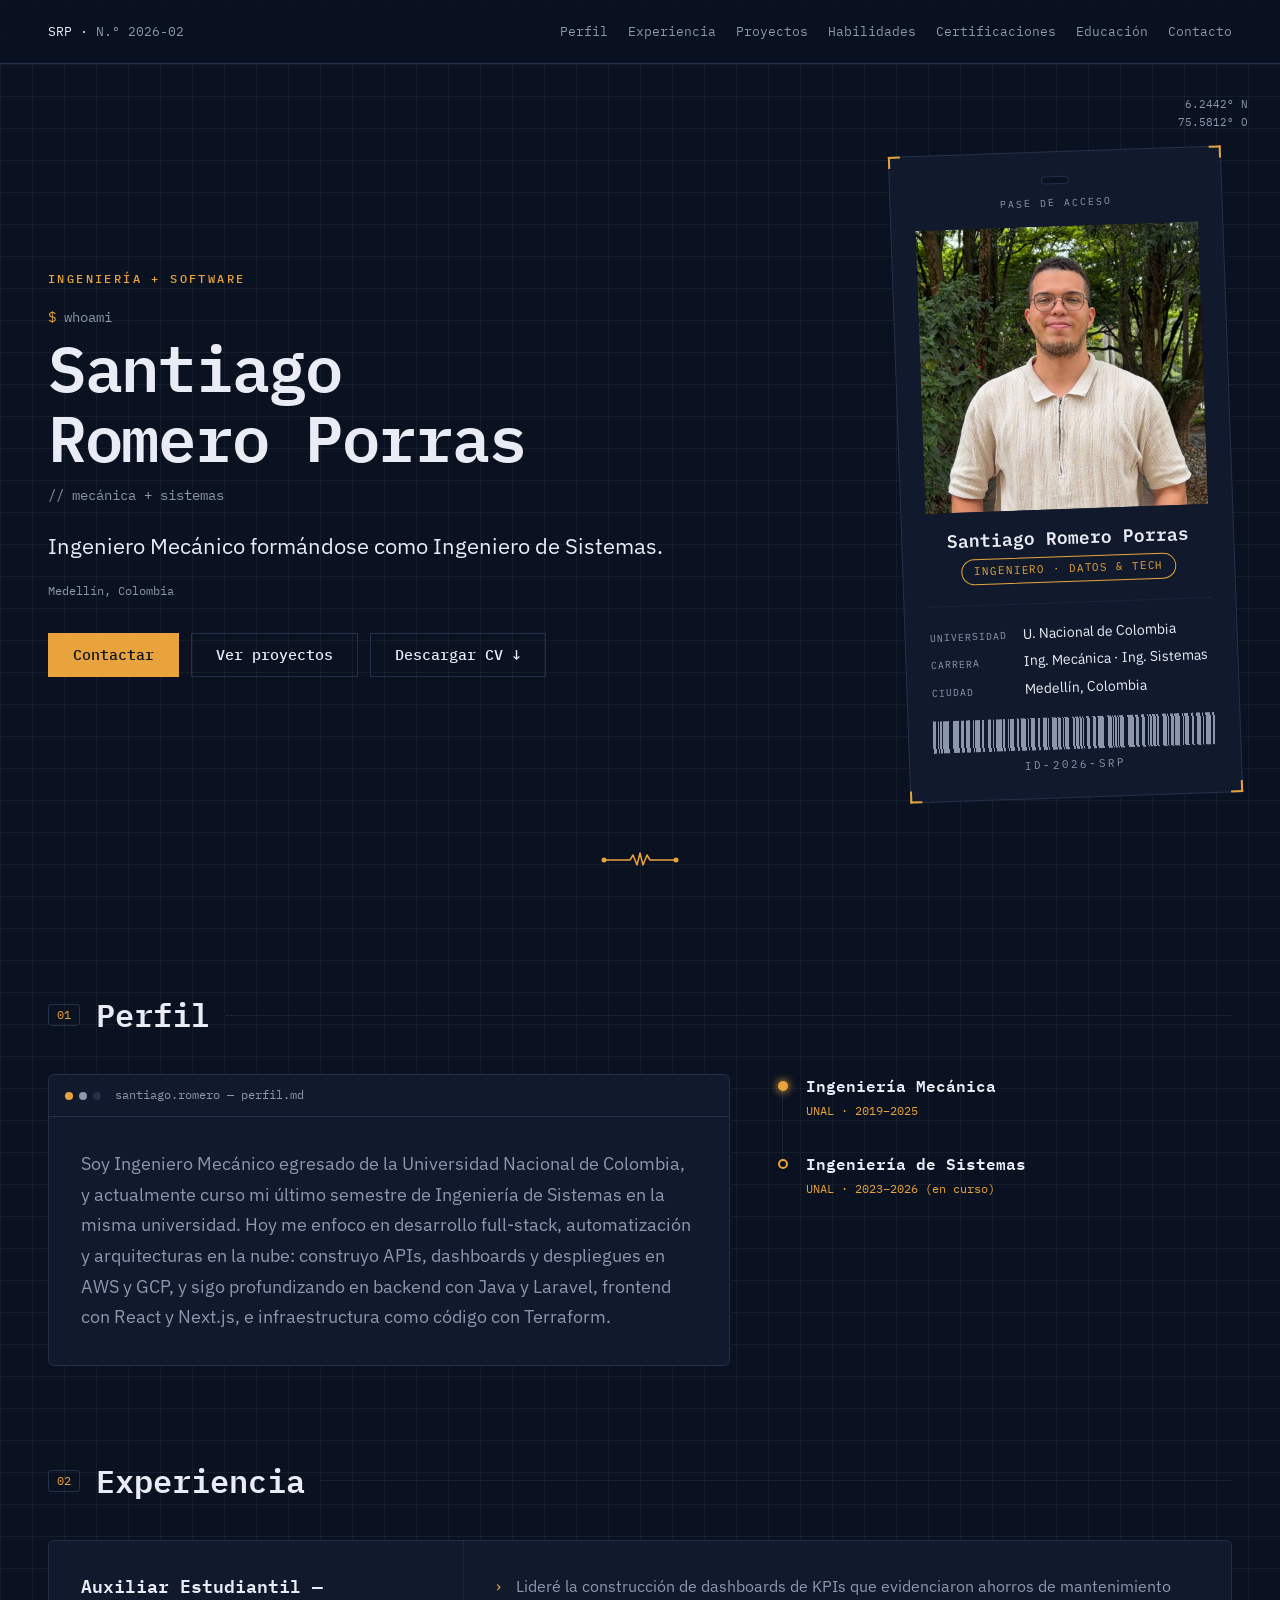
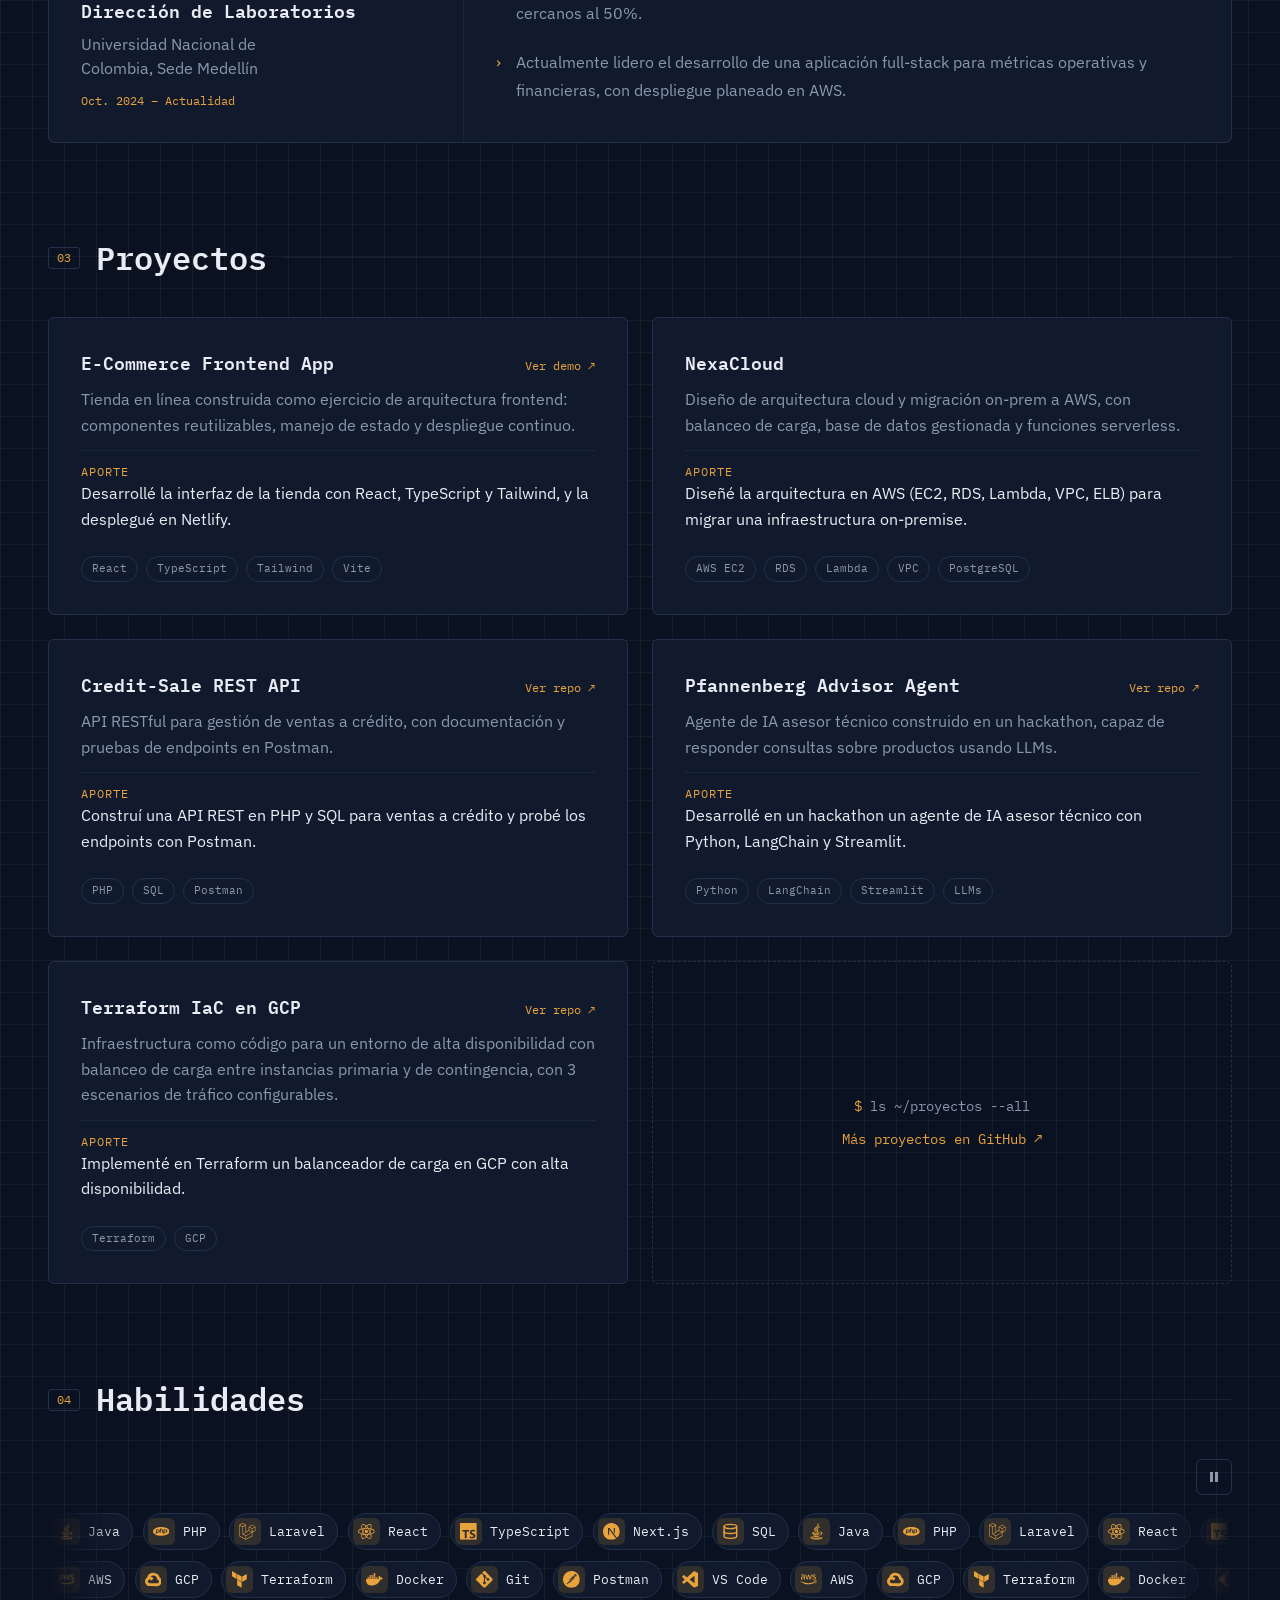
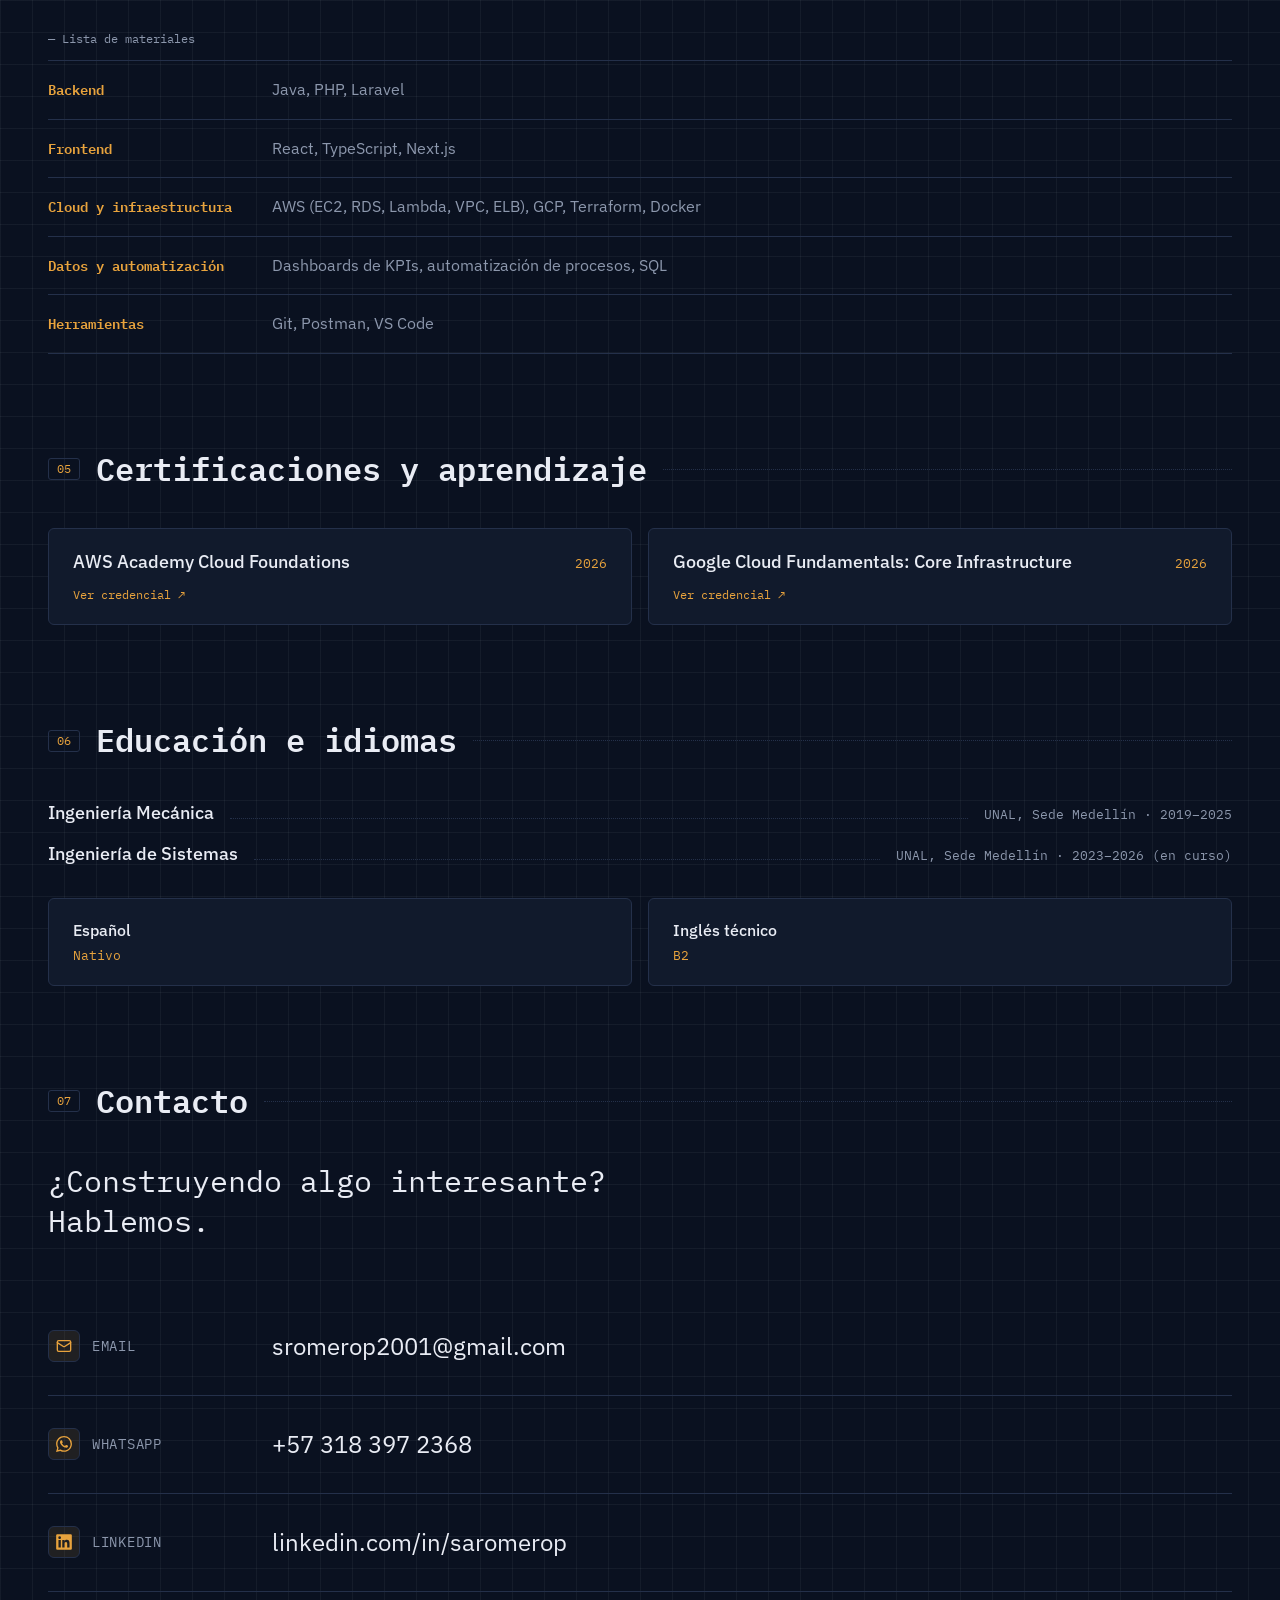
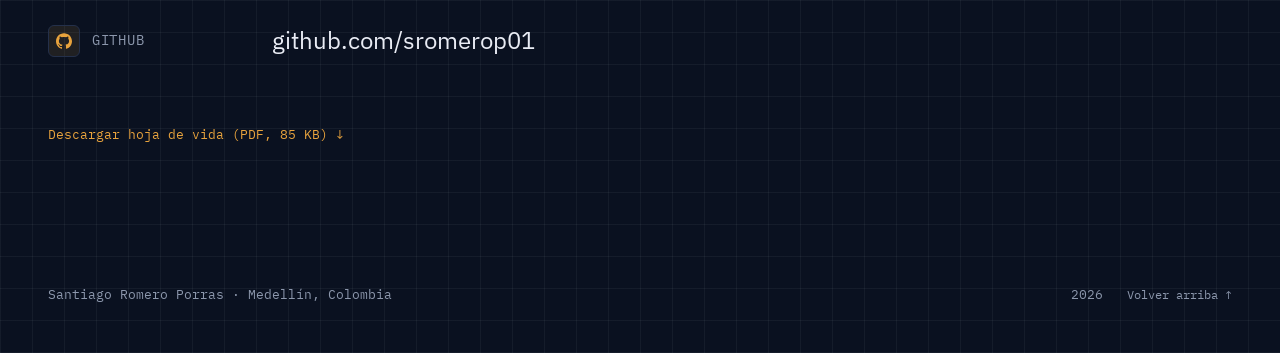
==== index.html @ d48f8871 "feat(proyect): add new features to the project" ====
<!DOCTYPE html>
<html lang="es">

<head>
  <meta charset="UTF-8">
  <meta name="viewport" content="width=device-width, initial-scale=1.0">
  <title>Santiago Romero Porras · Ingeniería + Software</title>
  <meta name="description"
    content="Ingeniero Mecánico formándose como Ingeniero de Sistemas. Desarrollo full-stack, automatización y cloud (AWS y GCP) desde Medellín, Colombia.">
  <link rel="canonical" href="https://sromerop.sales-control.com/">
  <meta name="theme-color" content="#0A1120">
  <meta property="og:type" content="website">
  <meta property="og:url" content="https://sromerop.sales-control.com/">
  <meta property="og:site_name" content="Santiago Romero Porras">
  <meta property="og:locale" content="es_CO">
  <meta property="og:title" content="Santiago Romero Porras · Ingeniería + Software">
  <meta property="og:description"
    content="Ingeniero Mecánico formándose como Ingeniero de Sistemas. Desarrollo full-stack, automatización y cloud (AWS y GCP) desde Medellín, Colombia.">
  <meta property="og:image" content="https://sromerop.sales-control.com/assets/img/og-image.png">
  <meta property="og:image:width" content="1200">
  <meta property="og:image:height" content="630">
  <meta property="og:image:alt"
    content="Santiago Romero Porras — Ingeniero Mecánico formándose como Ingeniero de Sistemas">
  <meta name="twitter:card" content="summary_large_image">
  <link rel="icon" href="assets/sromerop-icons/favicon/favicon.ico" sizes="32x32">
  <link rel="icon" href="assets/sromerop-icons/favicon/icon.svg" type="image/svg+xml">
  <link rel="apple-touch-icon" href="assets/sromerop-icons/favicon/apple-touch-icon.png">
  <link rel="manifest" href="assets/sromerop-icons/favicon/site.webmanifest">
  <link rel="preconnect" href="https://fonts.googleapis.com">
  <link rel="preconnect" href="https://fonts.gstatic.com" crossorigin>
  <link
    href="https://fonts.googleapis.com/css2?family=IBM+Plex+Mono:wght@400;500;600;700&family=IBM+Plex+Sans:wght@400;500&display=swap"
    rel="stylesheet">
  <!-- Flechas pedidas aparte (solo esos caracteres): ↗ no está en los subconjuntos anteriores; ↑ y ↓ sí (latino),
       pero también van aquí para que toda flecha del sitio quede cubierta -->
  <link
    href="https://fonts.googleapis.com/css2?family=IBM+Plex+Mono:wght@400&text=%E2%86%97%E2%86%91%E2%86%93&display=swap"
    rel="stylesheet">
  <!-- Marca que hay JS: el CSS oculta el texto del scramble hasta que script.js lo arma, así nunca se ve el texto final antes -->
  <script>document.documentElement.classList.add('js');</script>
  <!-- ?v=: el CDN del hosting guarda styles.css y script.js en caché (index.html no). Al desplegar cambios en
       alguno de los dos, cambiar la versión para que se descargue el archivo nuevo y no la copia vieja -->
  <link rel="stylesheet" href="styles.css?v=20261007">
  <script src="script.js?v=20261007" defer></script>
</head>

<body>
  <a class="skip-link" href="#contenido">Saltar al contenido</a>

  <!-- Íconos de Habilidades y Contacto, copiados de assets/sromerop-icons/skills/skills-sprite.svg. Van incrustados porque un
       <use> que apunta a un .svg externo no carga al abrir la página como archivo (file://) -->
  <svg class="icon-sprite" width="0" height="0" aria-hidden="true">
    <symbol id="i-java" viewBox="-2.25 -2.25 132.5 132.5">
      <g fill="currentColor" stroke="currentColor" stroke-width="3.5" stroke-linejoin="round">
        <path
          d="M47.617 98.12c-19.192 5.362 11.677 16.439 36.115 5.969-4.003-1.556-6.874-3.351-6.874-3.351-10.897 2.06-15.952 2.222-25.844 1.092-8.164-.935-3.397-3.71-3.397-3.71zm33.189-10.46c-14.444 2.779-22.787 2.69-33.354 1.6-8.171-.845-2.822-4.805-2.822-4.805-21.137 7.016 11.767 14.977 41.309 6.336-3.14-1.106-5.133-3.131-5.133-3.131zm11.319-60.575c.001 0-42.731 10.669-22.323 34.187 6.024 6.935-1.58 13.17-1.58 13.17s15.289-7.891 8.269-17.777c-6.559-9.215-11.587-13.793 15.634-29.58zm9.998 81.144s3.529 2.91-3.888 5.159c-14.102 4.272-58.706 5.56-71.095.171-4.45-1.938 3.899-4.625 6.526-5.192 2.739-.593 4.303-.485 4.303-.485-4.952-3.487-32.013 6.85-13.742 9.815 49.821 8.076 90.817-3.637 77.896-9.468zM85 77.896c2.395-1.634 5.703-3.053 5.703-3.053s-9.424 1.685-18.813 2.474c-11.494.964-23.823 1.154-30.012.326-14.652-1.959 8.033-7.348 8.033-7.348s-8.812-.596-19.644 4.644C17.455 81.134 61.958 83.958 85 77.896zm5.609 15.145c-.108.29-.468.616-.468.616 31.273-8.221 19.775-28.979 4.822-23.725-1.312.464-2 1.543-2 1.543s.829-.334 2.678-.72c7.559-1.575 18.389 10.119-5.032 22.286zM64.181 70.069c-4.614-10.429-20.26-19.553.007-35.559C89.459 14.563 76.492 1.587 76.492 1.587c5.23 20.608-18.451 26.833-26.999 39.667-5.821 8.745 2.857 18.142 14.688 28.815zm27.274 51.748c-19.187 3.612-42.854 3.191-56.887.874 0 0 2.874 2.38 17.646 3.331 22.476 1.437 57-.8 57.816-11.436.001 0-1.57 4.032-18.575 7.231z" />
      </g>
    </symbol>
    <symbol id="i-php" viewBox="0 0 24 24">
      <g fill="currentColor">
        <path
          d="M7.01 10.207h-.944l-.515 2.648h.838c.556 0 .97-.105 1.242-.314.272-.21.455-.559.55-1.049.092-.47.05-.802-.124-.995-.175-.193-.523-.29-1.047-.29zM12 5.688C5.373 5.688 0 8.514 0 12s5.373 6.313 12 6.313S24 15.486 24 12c0-3.486-5.373-6.312-12-6.312zm-3.26 7.451c-.261.25-.575.438-.917.551-.336.108-.765.164-1.285.164H5.357l-.327 1.681H3.652l1.23-6.326h2.65c.797 0 1.378.209 1.744.628.366.418.476 1.002.33 1.752a2.836 2.836 0 0 1-.305.847c-.143.255-.33.49-.561.703zm4.024.715l.543-2.799c.063-.318.039-.536-.068-.651-.107-.116-.336-.174-.687-.174H11.46l-.704 3.625H9.388l1.23-6.327h1.367l-.327 1.682h1.218c.767 0 1.295.134 1.586.401s.378.7.263 1.299l-.572 2.944h-1.389zm7.597-2.265a2.782 2.782 0 0 1-.305.847c-.143.255-.33.49-.561.703a2.44 2.44 0 0 1-.917.551c-.336.108-.765.164-1.286.164h-1.18l-.327 1.682h-1.378l1.23-6.326h2.649c.797 0 1.378.209 1.744.628.366.417.477 1.001.331 1.751zM17.766 10.207h-.943l-.516 2.648h.838c.557 0 .971-.105 1.242-.314.272-.21.455-.559.551-1.049.092-.47.049-.802-.125-.995s-.524-.29-1.047-.29z" />
      </g>
    </symbol>
    <symbol id="i-laravel" viewBox="0 0 24 24">
      <g fill="currentColor">
        <path
          d="M23.642 5.43a.364.364 0 01.014.1v5.149c0 .135-.073.26-.189.326l-4.323 2.49v4.934a.378.378 0 01-.188.326L9.93 23.949a.316.316 0 01-.066.027c-.008.002-.016.008-.024.01a.348.348 0 01-.192 0c-.011-.002-.02-.008-.03-.012-.02-.008-.042-.014-.062-.025L.533 18.755a.376.376 0 01-.189-.326V2.974c0-.033.005-.066.014-.098.003-.012.01-.02.014-.032a.369.369 0 01.023-.058c.004-.013.015-.022.023-.033l.033-.045c.012-.01.025-.018.037-.027.014-.012.027-.024.041-.034H.53L5.043.05a.375.375 0 01.375 0L9.93 2.647h.002c.015.01.027.021.04.033l.038.027c.013.014.02.03.033.045.008.011.02.021.025.033.01.02.017.038.024.058.003.011.01.021.013.032.01.031.014.064.014.098v9.652l3.76-2.164V5.527c0-.033.004-.066.013-.098.003-.01.01-.02.013-.032a.487.487 0 01.024-.059c.007-.012.018-.02.025-.033.012-.015.021-.03.033-.043.012-.012.025-.02.037-.028.014-.01.026-.023.041-.032h.001l4.513-2.598a.375.375 0 01.375 0l4.513 2.598c.016.01.027.021.042.031.012.01.025.018.036.028.013.014.022.03.034.044.008.012.019.021.024.033.011.02.018.04.024.06.006.01.012.021.015.032zm-.74 5.032V6.179l-1.578.908-2.182 1.256v4.283zm-4.51 7.75v-4.287l-2.147 1.225-6.126 3.498v4.325zM1.093 3.624v14.588l8.273 4.761v-4.325l-4.322-2.445-.002-.003H5.04c-.014-.01-.025-.021-.04-.031-.011-.01-.024-.018-.035-.027l-.001-.002c-.013-.012-.021-.025-.031-.04-.01-.011-.021-.022-.028-.036h-.002c-.008-.014-.013-.031-.02-.047-.006-.016-.014-.027-.018-.043a.49.49 0 01-.008-.057c-.002-.014-.006-.027-.006-.041V5.789l-2.18-1.257zM5.23.81L1.47 2.974l3.76 2.164 3.758-2.164zm1.956 13.505l2.182-1.256V3.624l-1.58.91-2.182 1.255v9.435zm11.581-10.95l-3.76 2.163 3.76 2.163 3.759-2.164zm-.376 4.978L16.21 7.087 14.63 6.18v4.283l2.182 1.256 1.58.908zm-8.65 9.654l5.514-3.148 2.756-1.572-3.757-2.163-4.323 2.489-3.941 2.27z" />
      </g>
    </symbol>
    <symbol id="i-react" viewBox="0 0 24 24">
      <g fill="currentColor">
        <path
          d="M14.23 12.004a2.236 2.236 0 0 1-2.235 2.236 2.236 2.236 0 0 1-2.236-2.236 2.236 2.236 0 0 1 2.235-2.236 2.236 2.236 0 0 1 2.236 2.236zm2.648-10.69c-1.346 0-3.107.96-4.888 2.622-1.78-1.653-3.542-2.602-4.887-2.602-.41 0-.783.093-1.106.278-1.375.793-1.683 3.264-.973 6.365C1.98 8.917 0 10.42 0 12.004c0 1.59 1.99 3.097 5.043 4.03-.704 3.113-.39 5.588.988 6.38.32.187.69.275 1.102.275 1.345 0 3.107-.96 4.888-2.624 1.78 1.654 3.542 2.603 4.887 2.603.41 0 .783-.09 1.106-.275 1.374-.792 1.683-3.263.973-6.365C22.02 15.096 24 13.59 24 12.004c0-1.59-1.99-3.097-5.043-4.032.704-3.11.39-5.587-.988-6.38-.318-.184-.688-.277-1.092-.278zm-.005 1.09v.006c.225 0 .406.044.558.127.666.382.955 1.835.73 3.704-.054.46-.142.945-.25 1.44-.96-.236-2.006-.417-3.107-.534-.66-.905-1.345-1.727-2.035-2.447 1.592-1.48 3.087-2.292 4.105-2.295zm-9.77.02c1.012 0 2.514.808 4.11 2.28-.686.72-1.37 1.537-2.02 2.442-1.107.117-2.154.298-3.113.538-.112-.49-.195-.964-.254-1.42-.23-1.868.054-3.32.714-3.707.19-.09.4-.127.563-.132zm4.882 3.05c.455.468.91.992 1.36 1.564-.44-.02-.89-.034-1.345-.034-.46 0-.915.01-1.36.034.44-.572.895-1.096 1.345-1.565zM12 8.1c.74 0 1.477.034 2.202.093.406.582.802 1.203 1.183 1.86.372.64.71 1.29 1.018 1.946-.308.655-.646 1.31-1.013 1.95-.38.66-.773 1.288-1.18 1.87-.728.063-1.466.098-2.21.098-.74 0-1.477-.035-2.202-.093-.406-.582-.802-1.204-1.183-1.86-.372-.64-.71-1.29-1.018-1.946.303-.657.646-1.313 1.013-1.954.38-.66.773-1.286 1.18-1.868.728-.064 1.466-.098 2.21-.098zm-3.635.254c-.24.377-.48.763-.704 1.16-.225.39-.435.782-.635 1.174-.265-.656-.49-1.31-.676-1.947.64-.15 1.315-.283 2.015-.386zm7.26 0c.695.103 1.365.23 2.006.387-.18.632-.405 1.282-.66 1.933-.2-.39-.41-.783-.64-1.174-.225-.392-.465-.774-.705-1.146zm3.063.675c.484.15.944.317 1.375.498 1.732.74 2.852 1.708 2.852 2.476-.005.768-1.125 1.74-2.857 2.475-.42.18-.88.342-1.355.493-.28-.958-.646-1.956-1.1-2.98.45-1.017.81-2.01 1.085-2.964zm-13.395.004c.278.96.645 1.957 1.1 2.98-.45 1.017-.812 2.01-1.086 2.964-.484-.15-.944-.318-1.37-.5-1.732-.737-2.852-1.706-2.852-2.474 0-.768 1.12-1.742 2.852-2.476.42-.18.88-.342 1.356-.494zm11.678 4.28c.265.657.49 1.312.676 1.948-.64.157-1.316.29-2.016.39.24-.375.48-.762.705-1.158.225-.39.435-.788.636-1.18zm-9.945.02c.2.392.41.783.64 1.175.23.39.465.772.705 1.143-.695-.102-1.365-.23-2.006-.386.18-.63.406-1.282.66-1.933zM17.92 16.32c.112.493.2.968.254 1.423.23 1.868-.054 3.32-.714 3.708-.147.09-.338.128-.563.128-1.012 0-2.514-.807-4.11-2.28.686-.72 1.37-1.536 2.02-2.44 1.107-.118 2.154-.3 3.113-.54zm-11.83.01c.96.234 2.006.415 3.107.532.66.905 1.345 1.727 2.035 2.446-1.595 1.483-3.092 2.295-4.11 2.295-.22-.005-.406-.05-.553-.132-.666-.38-.955-1.834-.73-3.703.054-.46.142-.944.25-1.438zm4.56.64c.44.02.89.034 1.345.034.46 0 .915-.01 1.36-.034-.44.572-.895 1.095-1.345 1.565-.455-.47-.91-.993-1.36-1.565z" />
      </g>
    </symbol>
    <symbol id="i-typescript" viewBox="0 0 24 24">
      <g fill="currentColor">
        <path
          d="M1.125 0C.502 0 0 .502 0 1.125v21.75C0 23.498.502 24 1.125 24h21.75c.623 0 1.125-.502 1.125-1.125V1.125C24 .502 23.498 0 22.875 0zm17.363 9.75c.612 0 1.154.037 1.627.111a6.38 6.38 0 0 1 1.306.34v2.458a3.95 3.95 0 0 0-.643-.361 5.093 5.093 0 0 0-.717-.26 5.453 5.453 0 0 0-1.426-.2c-.3 0-.573.028-.819.086a2.1 2.1 0 0 0-.623.242c-.17.104-.3.229-.393.374a.888.888 0 0 0-.14.49c0 .196.053.373.156.529.104.156.252.304.443.444s.423.276.696.41c.273.135.582.274.926.416.47.197.892.407 1.266.628.374.222.695.473.963.753.268.279.472.598.614.957.142.359.214.776.214 1.253 0 .657-.125 1.21-.373 1.656a3.033 3.033 0 0 1-1.012 1.085 4.38 4.38 0 0 1-1.487.596c-.566.12-1.163.18-1.79.18a9.916 9.916 0 0 1-1.84-.164 5.544 5.544 0 0 1-1.512-.493v-2.63a5.033 5.033 0 0 0 3.237 1.2c.333 0 .624-.03.872-.09.249-.06.456-.144.623-.25.166-.108.29-.234.373-.38a1.023 1.023 0 0 0-.074-1.089 2.12 2.12 0 0 0-.537-.5 5.597 5.597 0 0 0-.807-.444 27.72 27.72 0 0 0-1.007-.436c-.918-.383-1.602-.852-2.053-1.405-.45-.553-.676-1.222-.676-2.005 0-.614.123-1.141.369-1.582.246-.441.58-.804 1.004-1.089a4.494 4.494 0 0 1 1.47-.629 7.536 7.536 0 0 1 1.77-.201zm-15.113.188h9.563v2.166H9.506v9.646H6.789v-9.646H3.375z" />
      </g>
    </symbol>
    <symbol id="i-nextjs" viewBox="0 0 24 24">
      <g fill="currentColor">
        <path
          d="M18.665 21.978C16.758 23.255 14.465 24 12 24 5.377 24 0 18.623 0 12S5.377 0 12 0s12 5.377 12 12c0 3.583-1.574 6.801-4.067 9.001L9.219 7.2H7.2v9.596h1.615V9.251l9.85 12.727Zm-3.332-8.533 1.6 2.061V7.2h-1.6v6.245Z" />
      </g>
    </symbol>
    <symbol id="i-sql" viewBox="0 0 24 24">
      <g fill="none" stroke="currentColor" stroke-width="2" stroke-linecap="round" stroke-linejoin="round">
        <ellipse cx="12" cy="5" rx="9" ry="3" />
        <path d="M3 5V19A9 3 0 0 0 21 19V5" />
        <path d="M3 12A9 3 0 0 0 21 12" />
      </g>
    </symbol>
    <symbol id="i-aws" viewBox="-0.77 -0.77 129.54 129.54">
      <g fill="currentColor">
        <path
          d="M108.59 26.148c-1.852 0-3.622.211-5.305.715-1.684.504-3.117 1.223-4.379 2.188a10.829 10.829 0 0 0-3.031 3.453c-.757 1.348-1.137 2.906-1.137 4.676 0 2.187.716 4.25 2.106 6.105 1.386 1.895 3.66 3.324 6.734 4.293l6.106 1.895c2.062.675 3.496 1.391 4.254 2.191.757.801 1.136 1.765 1.136 2.945 0 1.726-.758 3.074-2.191 4-1.43.925-3.492 1.391-6.145 1.391-1.687 0-3.328-.168-5.011-.504a23.102 23.102 0 0 1-4.633-1.476c-.421-.168-.801-.336-1.051-.418a2.357 2.357 0 0 0-.758-.13c-.634 0-.969.423-.969 1.305v2.149a2.919 2.919 0 0 0 .254 1.18c.168.38.629.8 1.305 1.18 1.094.628 2.734 1.179 4.84 1.683 2.105.504 4.297.758 6.484.758 2.15 0 4.129-.297 6.024-.883 1.808-.551 3.367-1.309 4.672-2.36 1.304-1.01 2.316-2.273 3.074-3.707.714-1.429 1.094-3.07 1.094-4.882 0-2.188-.633-4.168-1.938-5.895-1.304-1.727-3.491-3.074-6.523-4.043l-5.98-1.895c-2.23-.713-3.79-1.516-4.634-2.316-.84-.797-1.261-1.808-1.261-2.988 0-1.726.671-2.95 1.98-3.746 1.305-.801 3.199-1.18 5.598-1.18 2.988 0 5.683.547 8.086 1.64.714.337 1.261.508 1.597.508.633 0 .969-.463.969-1.347v-1.98c0-.59-.125-1.051-.379-1.391-.25-.378-.672-.715-1.262-1.051-.422-.254-1.011-.504-1.77-.758a32.528 32.528 0 0 0-2.398-.676c-.886-.168-1.769-.336-2.738-.46a21.347 21.347 0 0 0-2.82-.169zm-86.822.082c-2.316 0-4.508.254-6.57.801-2.063.505-3.831 1.137-5.303 1.895-.59.297-.97.59-1.18.883-.211.296-.293.8-.293 1.476v2.063c0 .882.293 1.304.883 1.304.168 0 .378-.043.674-.125.293-.086.796-.254 1.472-.547a33.416 33.416 0 0 1 4.547-1.433A19.176 19.176 0 0 1 20.547 32c3.242 0 5.513.633 6.863 1.938 1.304 1.303 1.98 3.534 1.98 6.734v3.074c-1.683-.379-3.283-.715-4.843-.926-1.558-.21-3.031-.336-4.461-.336-4.34 0-7.75 1.094-10.316 3.286-2.571 2.187-3.832 5.093-3.832 8.671 0 3.368 1.05 6.063 3.113 8.086 2.066 2.02 4.887 3.032 8.422 3.032 4.97 0 9.097-1.938 12.379-5.813a34.153 34.153 0 0 0 1.304 2.484 13.28 13.28 0 0 0 1.516 1.98c.422.38.844.59 1.266.59.334 0 .714-.128 1.093-.378l2.653-1.77c.546-.42.8-.843.8-1.261a1.86 1.86 0 0 0-.293-.97 22.469 22.469 0 0 1-1.347-3.03c-.297-.925-.465-2.19-.465-3.75h-.086V40c0-4.633-1.176-8.086-3.492-10.36-2.36-2.273-6.025-3.41-11.033-3.41zm19.58 1.012c-.676 0-1.012.379-1.012 1.051 0 .297.129.844.379 1.687l9.894 32.547c.254.8.547 1.387.887 1.641.336.297.84.422 1.598.422h3.62c.759 0 1.347-.125 1.684-.422.34-.293.591-.84.801-1.684l6.485-27.117 6.527 27.16c.168.84.46 1.387.8 1.684.337.292.883.422 1.684.422h3.621c.715 0 1.262-.167 1.598-.422.34-.253.633-.8.887-1.64L90.949 30.02c.168-.46.25-.797.293-1.051.043-.254.086-.466.086-.676 0-.715-.379-1.05-1.055-1.05H86.36c-.757 0-1.308.166-1.644.421-.293.25-.59.8-.84 1.64L76.59 57.517l-6.653-28.211c-.166-.8-.464-1.39-.8-1.64-.336-.298-.884-.423-1.684-.423h-3.367c-.758 0-1.348.167-1.688.422-.335.25-.588.8-.796 1.64l-6.57 27.876-7.075-27.875c-.25-.8-.504-1.39-.84-1.64-.297-.298-.844-.423-1.644-.423h-4.125zM21.64 47.496a31.816 31.816 0 0 1 3.96.25 34.401 34.401 0 0 1 3.872.719v1.765c0 1.435-.168 2.653-.422 3.665-.25 1.01-.758 1.895-1.43 2.695-1.137 1.262-2.484 2.187-4 2.695-1.516.504-2.949.758-4.336.758-1.937 0-3.41-.508-4.422-1.559-1.054-1.01-1.558-2.484-1.558-4.464 0-2.106.675-3.704 2.062-4.84 1.391-1.137 3.454-1.684 6.274-1.684zM118 73.348c-4.432.063-9.664 1.052-13.621 3.832-1.223.883-1.012 2.062.336 1.894 4.508-.547 14.44-1.726 16.21.547 1.77 2.23-1.976 11.62-3.663 15.79-.504 1.26.59 1.769 1.726.8 7.41-6.231 9.348-19.242 7.832-21.137-.757-.925-4.388-1.79-8.82-1.726zM1.63 75.859c-.926.116-1.347 1.236-.368 2.121 16.508 14.902 38.359 23.872 62.613 23.872 17.305 0 37.43-5.43 51.281-15.66 2.273-1.689.298-4.254-2.02-3.204-15.533 6.57-32.421 9.77-47.788 9.77-22.778 0-44.8-6.273-62.653-16.633-.39-.231-.755-.304-1.064-.266z" />
      </g>
    </symbol>
    <symbol id="i-gcp" viewBox="0 0 24 24">
      <g fill="currentColor">
        <path
          d="M12.19 2.38a9.344 9.344 0 0 0-9.234 6.893c.053-.02-.055.013 0 0-3.875 2.551-3.922 8.11-.247 10.941l.006-.007-.007.03a6.717 6.717 0 0 0 4.077 1.356h5.173l.03.03h5.192c6.687.053 9.376-8.605 3.835-12.35a9.365 9.365 0 0 0-2.821-4.552l-.043.043.006-.05A9.344 9.344 0 0 0 12.19 2.38zm-.358 4.146c1.244-.04 2.518.368 3.486 1.15a5.186 5.186 0 0 1 1.862 4.078v.518c3.53-.07 3.53 5.262 0 5.193h-5.193l-.008.009v-.04H6.785a2.59 2.59 0 0 1-1.067-.23h.001a2.597 2.597 0 1 1 3.437-3.437l3.013-3.012A6.747 6.747 0 0 0 8.11 8.24c.018-.01.04-.026.054-.023a5.186 5.186 0 0 1 3.67-1.69z" />
      </g>
    </symbol>
    <symbol id="i-terraform" viewBox="0 0 24 24">
      <g fill="currentColor">
        <path
          d="M1.44 0v7.575l6.561 3.79V3.787zm21.12 4.227l-6.561 3.791v7.574l6.56-3.787zM8.72 4.23v7.575l6.561 3.787V8.018zm0 8.405v7.575L15.28 24v-7.578z" />
      </g>
    </symbol>
    <symbol id="i-docker" viewBox="0 0 24 24">
      <g fill="currentColor">
        <path
          d="M13.983 11.078h2.119a.186.186 0 00.186-.185V9.006a.186.186 0 00-.186-.186h-2.119a.185.185 0 00-.185.185v1.888c0 .102.083.185.185.185m-2.954-5.43h2.118a.186.186 0 00.186-.186V3.574a.186.186 0 00-.186-.185h-2.118a.185.185 0 00-.185.185v1.888c0 .102.082.185.185.185m0 2.716h2.118a.187.187 0 00.186-.186V6.29a.186.186 0 00-.186-.185h-2.118a.185.185 0 00-.185.185v1.887c0 .102.082.185.185.186m-2.93 0h2.12a.186.186 0 00.184-.186V6.29a.185.185 0 00-.185-.185H8.1a.185.185 0 00-.185.185v1.887c0 .102.083.185.185.186m-2.964 0h2.119a.186.186 0 00.185-.186V6.29a.185.185 0 00-.185-.185H5.136a.186.186 0 00-.186.185v1.887c0 .102.084.185.186.186m5.893 2.715h2.118a.186.186 0 00.186-.185V9.006a.186.186 0 00-.186-.186h-2.118a.185.185 0 00-.185.185v1.888c0 .102.082.185.185.185m-2.93 0h2.12a.185.185 0 00.184-.185V9.006a.185.185 0 00-.184-.186h-2.12a.185.185 0 00-.184.185v1.888c0 .102.083.185.185.185m-2.964 0h2.119a.185.185 0 00.185-.185V9.006a.185.185 0 00-.184-.186h-2.12a.186.186 0 00-.186.186v1.887c0 .102.084.185.186.185m-2.92 0h2.12a.185.185 0 00.184-.185V9.006a.185.185 0 00-.184-.186h-2.12a.185.185 0 00-.184.185v1.888c0 .102.082.185.185.185M23.763 9.89c-.065-.051-.672-.51-1.954-.51-.338.001-.676.03-1.01.087-.248-1.7-1.653-2.53-1.716-2.566l-.344-.199-.226.327c-.284.438-.49.922-.612 1.43-.23.97-.09 1.882.403 2.661-.595.332-1.55.413-1.744.42H.751a.751.751 0 00-.75.748 11.376 11.376 0 00.692 4.062c.545 1.428 1.355 2.48 2.41 3.124 1.18.723 3.1 1.137 5.275 1.137.983.003 1.963-.086 2.93-.266a12.248 12.248 0 003.823-1.389c.98-.567 1.86-1.288 2.61-2.136 1.252-1.418 1.998-2.997 2.553-4.4h.221c1.372 0 2.215-.549 2.68-1.009.309-.293.55-.65.707-1.046l.098-.288Z" />
      </g>
    </symbol>
    <symbol id="i-git" viewBox="0 0 24 24">
      <g fill="currentColor">
        <path
          d="M13.09 23.549a1.54 1.54 0 0 1-2.18 0L.451 13.089a1.54 1.54 0 0 1 0-2.179l7.191-7.19 2.733 2.733a1.85 1.85 0 0 0 .964 2.326v6.66a1.849 1.849 0 1 0 1.54 0V8.957l2.508 2.508a1.85 1.85 0 1 0 1.09-1.09l-2.634-2.634a1.85 1.85 0 0 0-2.378-2.377L8.73 2.63 10.91.451a1.54 1.54 0 0 1 2.179 0l10.459 10.46a1.54 1.54 0 0 1 0 2.179z" />
      </g>
    </symbol>
    <symbol id="i-postman" viewBox="0 0 24 24">
      <g fill="currentColor">
        <path
          d="M13.527.099C6.955-.744.942 3.9.099 10.473c-.843 6.572 3.8 12.584 10.373 13.428 6.573.843 12.587-3.801 13.428-10.374C24.744 6.955 20.101.943 13.527.099zm2.471 7.485a.855.855 0 0 0-.593.25l-4.453 4.453-.307-.307-.643-.643c4.389-4.376 5.18-4.418 5.996-3.753zm-4.863 4.861l4.44-4.44a.62.62 0 1 1 .847.903l-4.699 4.125-.588-.588zm.33.694l-1.1.238a.06.06 0 0 1-.067-.032.06.06 0 0 1 .01-.073l.645-.645.512.512zm-2.803-.459l1.172-1.172.879.878-1.979.426a.074.074 0 0 1-.085-.039.072.072 0 0 1 .013-.093zm-3.646 6.058a.076.076 0 0 1-.069-.083.077.077 0 0 1 .022-.046h.002l.946-.946 1.222 1.222-2.123-.147zm2.425-1.256a.228.228 0 0 0-.117.256l.203.865a.125.125 0 0 1-.211.117h-.003l-.934-.934-.294-.295 3.762-3.758 1.82-.393.874.874c-1.255 1.102-2.971 2.201-5.1 3.268zm5.279-3.428h-.002l-.839-.839 4.699-4.125a.952.952 0 0 0 .119-.127c-.148 1.345-2.029 3.245-3.977 5.091zm3.657-6.46l-.003-.002a1.822 1.822 0 0 1 2.459-2.684l-1.61 1.613a.119.119 0 0 0 0 .169l1.247 1.247a1.817 1.817 0 0 1-2.093-.343zm2.578 0a1.714 1.714 0 0 1-.271.218h-.001l-1.207-1.207 1.533-1.533c.661.72.637 1.832-.054 2.522zM18.855 6.05a.143.143 0 0 0-.053.157.416.416 0 0 1-.053.45.14.14 0 0 0 .023.197.141.141 0 0 0 .084.03.14.14 0 0 0 .106-.05.691.691 0 0 0 .087-.751.138.138 0 0 0-.194-.033z" />
      </g>
    </symbol>
    <symbol id="i-vscode" viewBox="-1.28 -1.28 130.56 130.56">
      <g fill="currentColor">
        <path fill-rule="evenodd"
          d="M90.767 127.126a7.968 7.968 0 0 0 6.35-.244l26.353-12.681a8 8 0 0 0 4.53-7.209V21.009a8 8 0 0 0-4.53-7.21L97.117 1.12a7.97 7.97 0 0 0-9.093 1.548l-50.45 46.026L15.6 32.013a5.328 5.328 0 0 0-6.807.302l-7.048 6.411a5.335 5.335 0 0 0-.006 7.888L20.796 64 1.74 81.387a5.336 5.336 0 0 0 .006 7.887l7.048 6.411a5.327 5.327 0 0 0 6.807.303l21.974-16.68 50.45 46.025a7.96 7.96 0 0 0 2.743 1.793Zm5.252-92.183L57.74 64l38.28 29.058V34.943Z"
          clip-rule="evenodd" />
      </g>
    </symbol>
    <symbol id="i-mail" viewBox="0 0 24 24">
      <g fill="none" stroke="currentColor" stroke-width="2" stroke-linecap="round" stroke-linejoin="round">
        <path d="m22 7-8.991 5.727a2 2 0 0 1-2.009 0L2 7" />
        <rect x="2" y="4" width="20" height="16" rx="2" />
      </g>
    </symbol>
    <symbol id="i-whatsapp" viewBox="0 0 24 24">
      <g fill="currentColor">
        <path
          d="M17.472 14.382c-.297-.149-1.758-.867-2.03-.967-.273-.099-.471-.148-.67.15-.197.297-.767.966-.94 1.164-.173.199-.347.223-.644.075-.297-.15-1.255-.463-2.39-1.475-.883-.788-1.48-1.761-1.653-2.059-.173-.297-.018-.458.13-.606.134-.133.298-.347.446-.52.149-.174.198-.298.298-.497.099-.198.05-.371-.025-.52-.075-.149-.669-1.612-.916-2.207-.242-.579-.487-.5-.669-.51-.173-.008-.371-.01-.57-.01-.198 0-.52.074-.792.372-.272.297-1.04 1.016-1.04 2.479 0 1.462 1.065 2.875 1.213 3.074.149.198 2.096 3.2 5.077 4.487.709.306 1.262.489 1.694.625.712.227 1.36.195 1.871.118.571-.085 1.758-.719 2.006-1.413.248-.694.248-1.289.173-1.413-.074-.124-.272-.198-.57-.347m-5.421 7.403h-.004a9.87 9.87 0 01-5.031-1.378l-.361-.214-3.741.982.998-3.648-.235-.374a9.86 9.86 0 01-1.51-5.26c.001-5.45 4.436-9.884 9.888-9.884 2.64 0 5.122 1.03 6.988 2.898a9.825 9.825 0 012.893 6.994c-.003 5.45-4.437 9.884-9.885 9.884m8.413-18.297A11.815 11.815 0 0012.05 0C5.495 0 .16 5.335.157 11.892c0 2.096.547 4.142 1.588 5.945L.057 24l6.305-1.654a11.882 11.882 0 005.683 1.448h.005c6.554 0 11.89-5.335 11.893-11.893a11.821 11.821 0 00-3.48-8.413Z" />
      </g>
    </symbol>
    <symbol id="i-linkedin" viewBox="1.78 1.78 124.44 124.44">
      <g fill="currentColor">
        <path
          d="M116 3H12a8.91 8.91 0 00-9 8.8v104.42a8.91 8.91 0 009 8.78h104a8.93 8.93 0 009-8.81V11.77A8.93 8.93 0 00116 3zM39.17 107H21.06V48.73h18.11zm-9-66.21a10.5 10.5 0 1110.49-10.5 10.5 10.5 0 01-10.54 10.48zM107 107H88.89V78.65c0-6.75-.12-15.44-9.41-15.44s-10.87 7.36-10.87 15V107H50.53V48.73h17.36v8h.24c2.42-4.58 8.32-9.41 17.13-9.41C103.6 47.28 107 59.35 107 75z" />
      </g>
    </symbol>
    <symbol id="i-github" viewBox="0 0 24 24">
      <g fill="currentColor">
        <path
          d="M12 .297c-6.63 0-12 5.373-12 12 0 5.303 3.438 9.8 8.205 11.385.6.113.82-.258.82-.577 0-.285-.01-1.04-.015-2.04-3.338.724-4.042-1.61-4.042-1.61C4.422 18.07 3.633 17.7 3.633 17.7c-1.087-.744.084-.729.084-.729 1.205.084 1.838 1.236 1.838 1.236 1.07 1.835 2.809 1.305 3.495.998.108-.776.417-1.305.76-1.605-2.665-.3-5.466-1.332-5.466-5.93 0-1.31.465-2.38 1.235-3.22-.135-.303-.54-1.523.105-3.176 0 0 1.005-.322 3.3 1.23.96-.267 1.98-.399 3-.405 1.02.006 2.04.138 3 .405 2.28-1.552 3.285-1.23 3.285-1.23.645 1.653.24 2.873.12 3.176.765.84 1.23 1.91 1.23 3.22 0 4.61-2.805 5.625-5.475 5.92.42.36.81 1.096.81 2.22 0 1.606-.015 2.896-.015 3.286 0 .315.21.69.825.57C20.565 22.092 24 17.592 24 12.297c0-6.627-5.373-12-12-12" />
      </g>
    </symbol>
    <symbol id="i-arrow-up-right" viewBox="0 0 24 24">
      <g fill="none" stroke="currentColor" stroke-width="2" stroke-linecap="round" stroke-linejoin="round">
        <path d="M7 7h10v10" />
        <path d="M7 17 17 7" />
      </g>
    </symbol>
  </svg>

  <header class="site-header">
    <div class="container site-header__inner">
      <a class="site-header__brand" href="#hero">SRP · <span class="site-header__id">N.º 2026-02</span></a>

      <!-- Solo por debajo de 960px y con JS (ver styles.css); script.js lo abre y cierra.
           Solo ícono (tres líneas / X): el nombre es el aria-label y el estado lo anuncia aria-expanded -->
      <button class="site-nav__toggle" type="button" aria-label="Menú" aria-expanded="false" aria-controls="site-nav">
        <span class="site-nav__toggle-icon" aria-hidden="true"></span>
      </button>

      <nav id="site-nav" class="site-nav" aria-label="Navegación principal">
        <ul class="site-nav__list" role="list">
          <li class="site-nav__item"><a class="site-nav__link" href="#profile">Perfil</a></li>
          <li class="site-nav__item"><a class="site-nav__link" href="#experience">Experiencia</a></li>
          <li class="site-nav__item"><a class="site-nav__link" href="#projects">Proyectos</a></li>
          <li class="site-nav__item"><a class="site-nav__link" href="#skills">Habilidades</a></li>
          <li class="site-nav__item"><a class="site-nav__link" href="#certs">Certificaciones</a></li>
          <li class="site-nav__item"><a class="site-nav__link" href="#education">Educación</a></li>
          <li class="site-nav__item"><a class="site-nav__link" href="#contact">Contacto</a></li>
        </ul>
      </nav>
    </div>
  </header>

  <main id="contenido">
    <section id="hero" class="hero" aria-labelledby="hero-title">
      <p class="hero__coords" aria-hidden="true">
        <span>6.2442° N</span>
        <span>75.5812° O</span>
      </p>

      <div class="hero__inner">
        <div class="hero__content">
          <p class="hero__eyebrow" data-scramble>INGENIERÍA + SOFTWARE</p>
          <p class="hero__prompt" aria-hidden="true"><span class="accent">$</span> whoami</p>
          <h1 id="hero-title" class="hero__title">Santiago Romero Porras</h1>
          <p class="hero__comment">// mecánica + sistemas</p>
          <p class="hero__role" data-scramble>Ingeniero Mecánico formándose como Ingeniero de Sistemas.</p>
          <p class="hero__meta">Medellín, Colombia</p>

          <div class="hero__actions">
            <a class="btn btn--solid" href="#contact">Contactar</a>
            <a class="btn btn--outline" href="#projects">Ver proyectos</a>
            <a class="btn btn--outline" href="assets/docs/CV-Santiago-Romero-Porras.pdf"
              download="CV-Santiago-Romero-Porras.pdf" type="application/pdf">Descargar CV <span
                aria-hidden="true">↓</span></a>
          </div>
        </div>

        <div class="credential">
          <span class="credential__corners" aria-hidden="true"></span>
          <span class="credential__slot" aria-hidden="true"></span>
          <p class="credential__label">PASE DE ACCESO</p>

          <div class="credential__photo">
            <span class="credential__initials" aria-hidden="true">SRP</span>
            <img class="credential__img" src="assets/img/perfil.jpeg" alt="Foto de perfil de Santiago Romero Porras"
              width="800" height="800">
          </div>

          <p class="credential__name">Santiago Romero Porras</p>
          <p class="credential__pill">INGENIERO · DATOS &amp; TECH</p>

          <dl class="credential__fields">
            <div class="credential__field">
              <dt>UNIVERSIDAD</dt>
              <dd>U. Nacional de Colombia</dd>
            </div>
            <div class="credential__field">
              <dt>CARRERA</dt>
              <dd>Ing. Mecánica · Ing. Sistemas</dd>
            </div>
            <div class="credential__field">
              <dt>CIUDAD</dt>
              <dd>Medellín, Colombia</dd>
            </div>
          </dl>

          <div class="credential__footer">
            <div class="credential__barcode" aria-hidden="true"></div>
            <p class="credential__id">ID-2026-SRP</p>
          </div>
        </div>
      </div>

      <svg class="hero__divider" aria-hidden="true" focusable="false" width="80" height="16" viewBox="0 0 80 16"
        fill="none">
        <path d="M4 8H30l3-5 4 10 3-12 3 12 4-10 3 5H76" stroke="currentColor" stroke-width="1.5" stroke-linecap="round"
          stroke-linejoin="round" />
        <circle cx="4" cy="8" r="2.5" fill="currentColor" />
        <circle cx="76" cy="8" r="2.5" fill="currentColor" />
      </svg>
    </section>

    <section id="profile" class="section" aria-labelledby="profile-title">
      <div class="container">
        <div class="sheet-header">
          <span class="sheet-header__number" aria-hidden="true">01</span>
          <h2 id="profile-title" class="sheet-header__title">Perfil</h2>
        </div>

        <div class="profile__grid">
          <div class="window card">
            <div class="window__bar" aria-hidden="true">
              <span class="window__dot window__dot--accent"></span>
              <span class="window__dot window__dot--muted"></span>
              <span class="window__dot window__dot--border"></span>
              <span class="window__title">santiago.romero — perfil.md</span>
            </div>
            <div class="window__body">
              <p class="profile__intro">Soy Ingeniero Mecánico egresado de la Universidad Nacional de Colombia, y
                actualmente curso mi último semestre de Ingeniería de Sistemas en la misma universidad. Hoy me enfoco en
                desarrollo full-stack, automatización y arquitecturas en la nube: construyo APIs, dashboards y
                despliegues en AWS y GCP, y sigo profundizando en backend con Java y Laravel, frontend con React y
                Next.js, e infraestructura como código con Terraform.</p>
            </div>
          </div>

          <ol class="timeline" role="list">
            <li class="timeline__item">
              <span class="timeline__line" aria-hidden="true"></span>
              <span class="timeline__pulse" aria-hidden="true"></span>
              <p class="timeline__name">Ingeniería Mecánica</p>
              <p class="timeline__date">UNAL · 2019–2025</p>
            </li>
            <li class="timeline__item">
              <p class="timeline__name">Ingeniería de Sistemas</p>
              <p class="timeline__date">UNAL · 2023–2026 (en curso)</p>
            </li>
          </ol>
        </div>
      </div>
    </section>

    <section id="experience" class="section" aria-labelledby="experience-title">
      <div class="container">
        <div class="sheet-header">
          <span class="sheet-header__number" aria-hidden="true">02</span>
          <h2 id="experience-title" class="sheet-header__title">Experiencia</h2>
        </div>

        <article class="card job">
          <header class="job__header">
            <h3 class="job__title">Auxiliar Estudiantil — Dirección de Laboratorios</h3>
            <p class="job__org">Universidad Nacional de Colombia, Sede Medellín</p>
            <p class="job__dates"><time datetime="2024-10">Oct. 2024</time> – Actualidad</p>
          </header>
          <ul class="job__tasks" role="list">
            <li class="job__task">Lideré la construcción de dashboards de KPIs que evidenciaron ahorros de mantenimiento
              cercanos al 50%.</li>
            <li class="job__task">Actualmente lidero el desarrollo de una aplicación full-stack para métricas operativas
              y financieras, con despliegue planeado en AWS.</li>
          </ul>
        </article>
      </div>
    </section>

    <section id="projects" class="section" aria-labelledby="projects-title">
      <div class="container">
        <div class="sheet-header">
          <span class="sheet-header__number" aria-hidden="true">03</span>
          <h2 id="projects-title" class="sheet-header__title">Proyectos</h2>
        </div>

        <div class="projects__grid">
          <div class="projects__cell">
            <article class="card project">
              <div class="project__head">
                <h3 class="project__name">E-Commerce Frontend App</h3>
                <a class="project__link" href="https://shop-reactts.netlify.app" target="_blank"
                  rel="noopener noreferrer"
                  aria-label="Ver demo de E-Commerce Frontend App (abre en una pestaña nueva)">Ver demo <span
                    aria-hidden="true">↗</span></a>
              </div>
              <p class="project__desc">Tienda en línea construida como ejercicio de arquitectura frontend: componentes
                reutilizables, manejo de estado y despliegue continuo.</p>
              <p class="project__contribution"><span class="project__contribution-label">Aporte</span> Desarrollé la
                interfaz de la tienda con React, TypeScript y Tailwind, y la desplegué en Netlify.</p>
              <ul class="project__tags" role="list">
                <li class="project__tag">React</li>
                <li class="project__tag">TypeScript</li>
                <li class="project__tag">Tailwind</li>
                <li class="project__tag">Vite</li>
              </ul>
            </article>
          </div>

          <div class="projects__cell">
            <article class="card project">
              <div class="project__head">
                <h3 class="project__name">NexaCloud</h3>
              </div>
              <p class="project__desc">Diseño de arquitectura cloud y migración on-prem a AWS, con balanceo de carga,
                base de datos gestionada y funciones serverless.</p>
              <p class="project__contribution"><span class="project__contribution-label">Aporte</span> Diseñé la
                arquitectura en AWS (EC2, RDS, Lambda, VPC, ELB) para migrar una infraestructura on-premise.</p>
              <ul class="project__tags" role="list">
                <li class="project__tag">AWS EC2</li>
                <li class="project__tag">RDS</li>
                <li class="project__tag">Lambda</li>
                <li class="project__tag">VPC</li>
                <li class="project__tag">PostgreSQL</li>
              </ul>
            </article>
          </div>

          <div class="projects__cell">
            <article class="card project">
              <div class="project__head">
                <h3 class="project__name">Credit-Sale REST API</h3>
                <a class="project__link" href="https://github.com/sromerop01/credit-sale-APIRestful" target="_blank"
                  rel="noopener noreferrer"
                  aria-label="Ver repo de Credit-Sale REST API (abre en una pestaña nueva)">Ver repo <span
                    aria-hidden="true">↗</span></a>
              </div>
              <p class="project__desc">API RESTful para gestión de ventas a crédito, con documentación y pruebas de
                endpoints en Postman.</p>
              <p class="project__contribution"><span class="project__contribution-label">Aporte</span> Construí una API
                REST en PHP y SQL para ventas a crédito y probé los endpoints con Postman.</p>
              <ul class="project__tags" role="list">
                <li class="project__tag">PHP</li>
                <li class="project__tag">SQL</li>
                <li class="project__tag">Postman</li>
              </ul>
            </article>
          </div>

          <div class="projects__cell">
            <article class="card project">
              <div class="project__head">
                <h3 class="project__name">Pfannenberg Advisor Agent</h3>
                <a class="project__link" href="https://github.com/sromerop01/Agent-Sprint-Hackathon" target="_blank"
                  rel="noopener noreferrer"
                  aria-label="Ver repo de Pfannenberg Advisor Agent (abre en una pestaña nueva)">Ver repo <span
                    aria-hidden="true">↗</span></a>
              </div>
              <p class="project__desc">Agente de IA asesor técnico construido en un hackathon, capaz de responder
                consultas sobre productos usando LLMs.</p>
              <p class="project__contribution"><span class="project__contribution-label">Aporte</span> Desarrollé en un
                hackathon un agente de IA asesor técnico con Python, LangChain y Streamlit.</p>
              <ul class="project__tags" role="list">
                <li class="project__tag">Python</li>
                <li class="project__tag">LangChain</li>
                <li class="project__tag">Streamlit</li>
                <li class="project__tag">LLMs</li>
              </ul>
            </article>
          </div>

          <div class="projects__cell">
            <article class="card project">
              <div class="project__head">
                <h3 class="project__name">Terraform IaC en GCP</h3>
                <a class="project__link" href="https://github.com/sromerop01/proyecto-terraform-grupo-12"
                  target="_blank" rel="noopener noreferrer"
                  aria-label="Ver repo de Terraform IaC en GCP (abre en una pestaña nueva)">Ver repo <span
                    aria-hidden="true">↗</span></a>
              </div>
              <p class="project__desc">Infraestructura como código para un entorno de alta disponibilidad con balanceo
                de carga entre instancias primaria y de contingencia, con 3 escenarios de tráfico configurables.</p>
              <p class="project__contribution"><span class="project__contribution-label">Aporte</span> Implementé en
                Terraform un balanceador de carga en GCP con alta disponibilidad.</p>
              <ul class="project__tags" role="list">
                <li class="project__tag">Terraform</li>
                <li class="project__tag">GCP</li>
              </ul>
            </article>
          </div>

          <div class="card projects__more">
            <p class="projects__cmd"><span class="accent" aria-hidden="true">$</span> ls ~/proyectos --all</p>
            <a class="projects__more-link" href="https://github.com/sromerop01" target="_blank"
              rel="noopener noreferrer" aria-label="Más proyectos en GitHub (abre en una pestaña nueva)">Más proyectos
              en GitHub <span aria-hidden="true">↗</span></a>
          </div>
        </div>
      </div>
    </section>

    <section id="skills" class="section" aria-labelledby="skills-title">
      <div class="container">
        <div class="sheet-header">
          <span class="sheet-header__number" aria-hidden="true">04</span>
          <h2 id="skills-title" class="sheet-header__title">Habilidades</h2>
        </div>

        <!-- Fuera del marquee (que tiene aria-hidden). Solo ícono: el nombre lo da el aria-label.
             script.js lo muestra solo si no está activo "reducir movimiento" -->
        <button type="button" class="marquee-toggle" aria-label="Pausar el movimiento de las habilidades" hidden>
          <span class="marquee-toggle__icon" aria-hidden="true"></span>
        </button>

        <div class="marquee" aria-hidden="true">
          <div class="marquee__row">
            <div class="marquee__track">
              <span class="chip" data-skill="java"><span class="chip__abbr"><svg class="skill-icon" width="17"
                    height="17" aria-hidden="true" focusable="false">
                    <use href="#i-java"></use>
                  </svg></span>Java</span>
              <span class="chip" data-skill="php"><span class="chip__abbr"><svg class="skill-icon" width="17"
                    height="17" aria-hidden="true" focusable="false">
                    <use href="#i-php"></use>
                  </svg></span>PHP</span>
              <span class="chip" data-skill="laravel"><span class="chip__abbr"><svg class="skill-icon" width="17"
                    height="17" aria-hidden="true" focusable="false">
                    <use href="#i-laravel"></use>
                  </svg></span>Laravel</span>
              <span class="chip" data-skill="react"><span class="chip__abbr"><svg class="skill-icon" width="17"
                    height="17" aria-hidden="true" focusable="false">
                    <use href="#i-react"></use>
                  </svg></span>React</span>
              <span class="chip" data-skill="typescript"><span class="chip__abbr"><svg class="skill-icon" width="17"
                    height="17" aria-hidden="true" focusable="false">
                    <use href="#i-typescript"></use>
                  </svg></span>TypeScript</span>
              <span class="chip" data-skill="nextjs"><span class="chip__abbr"><svg class="skill-icon" width="17"
                    height="17" aria-hidden="true" focusable="false">
                    <use href="#i-nextjs"></use>
                  </svg></span>Next.js</span>
              <span class="chip" data-skill="sql"><span class="chip__abbr"><svg class="skill-icon" width="17"
                    height="17" aria-hidden="true" focusable="false">
                    <use href="#i-sql"></use>
                  </svg></span>SQL</span>
              <!-- Copias para el loop sin saltos (ocultas con reduced motion) -->
              <span class="chip is-clone" data-skill="java"><span class="chip__abbr"><svg class="skill-icon" width="17"
                    height="17" aria-hidden="true" focusable="false">
                    <use href="#i-java"></use>
                  </svg></span>Java</span>
              <span class="chip is-clone" data-skill="php"><span class="chip__abbr"><svg class="skill-icon" width="17"
                    height="17" aria-hidden="true" focusable="false">
                    <use href="#i-php"></use>
                  </svg></span>PHP</span>
              <span class="chip is-clone" data-skill="laravel"><span class="chip__abbr"><svg class="skill-icon"
                    width="17" height="17" aria-hidden="true" focusable="false">
                    <use href="#i-laravel"></use>
                  </svg></span>Laravel</span>
              <span class="chip is-clone" data-skill="react"><span class="chip__abbr"><svg class="skill-icon" width="17"
                    height="17" aria-hidden="true" focusable="false">
                    <use href="#i-react"></use>
                  </svg></span>React</span>
              <span class="chip is-clone" data-skill="typescript"><span class="chip__abbr"><svg class="skill-icon"
                    width="17" height="17" aria-hidden="true" focusable="false">
                    <use href="#i-typescript"></use>
                  </svg></span>TypeScript</span>
              <span class="chip is-clone" data-skill="nextjs"><span class="chip__abbr"><svg class="skill-icon"
                    width="17" height="17" aria-hidden="true" focusable="false">
                    <use href="#i-nextjs"></use>
                  </svg></span>Next.js</span>
              <span class="chip is-clone" data-skill="sql"><span class="chip__abbr"><svg class="skill-icon" width="17"
                    height="17" aria-hidden="true" focusable="false">
                    <use href="#i-sql"></use>
                  </svg></span>SQL</span>
              <span class="chip is-clone" data-skill="java"><span class="chip__abbr"><svg class="skill-icon" width="17"
                    height="17" aria-hidden="true" focusable="false">
                    <use href="#i-java"></use>
                  </svg></span>Java</span>
              <span class="chip is-clone" data-skill="php"><span class="chip__abbr"><svg class="skill-icon" width="17"
                    height="17" aria-hidden="true" focusable="false">
                    <use href="#i-php"></use>
                  </svg></span>PHP</span>
              <span class="chip is-clone" data-skill="laravel"><span class="chip__abbr"><svg class="skill-icon"
                    width="17" height="17" aria-hidden="true" focusable="false">
                    <use href="#i-laravel"></use>
                  </svg></span>Laravel</span>
              <span class="chip is-clone" data-skill="react"><span class="chip__abbr"><svg class="skill-icon" width="17"
                    height="17" aria-hidden="true" focusable="false">
                    <use href="#i-react"></use>
                  </svg></span>React</span>
              <span class="chip is-clone" data-skill="typescript"><span class="chip__abbr"><svg class="skill-icon"
                    width="17" height="17" aria-hidden="true" focusable="false">
                    <use href="#i-typescript"></use>
                  </svg></span>TypeScript</span>
              <span class="chip is-clone" data-skill="nextjs"><span class="chip__abbr"><svg class="skill-icon"
                    width="17" height="17" aria-hidden="true" focusable="false">
                    <use href="#i-nextjs"></use>
                  </svg></span>Next.js</span>
              <span class="chip is-clone" data-skill="sql"><span class="chip__abbr"><svg class="skill-icon" width="17"
                    height="17" aria-hidden="true" focusable="false">
                    <use href="#i-sql"></use>
                  </svg></span>SQL</span>
              <span class="chip is-clone" data-skill="java"><span class="chip__abbr"><svg class="skill-icon" width="17"
                    height="17" aria-hidden="true" focusable="false">
                    <use href="#i-java"></use>
                  </svg></span>Java</span>
              <span class="chip is-clone" data-skill="php"><span class="chip__abbr"><svg class="skill-icon" width="17"
                    height="17" aria-hidden="true" focusable="false">
                    <use href="#i-php"></use>
                  </svg></span>PHP</span>
              <span class="chip is-clone" data-skill="laravel"><span class="chip__abbr"><svg class="skill-icon"
                    width="17" height="17" aria-hidden="true" focusable="false">
                    <use href="#i-laravel"></use>
                  </svg></span>Laravel</span>
              <span class="chip is-clone" data-skill="react"><span class="chip__abbr"><svg class="skill-icon" width="17"
                    height="17" aria-hidden="true" focusable="false">
                    <use href="#i-react"></use>
                  </svg></span>React</span>
              <span class="chip is-clone" data-skill="typescript"><span class="chip__abbr"><svg class="skill-icon"
                    width="17" height="17" aria-hidden="true" focusable="false">
                    <use href="#i-typescript"></use>
                  </svg></span>TypeScript</span>
              <span class="chip is-clone" data-skill="nextjs"><span class="chip__abbr"><svg class="skill-icon"
                    width="17" height="17" aria-hidden="true" focusable="false">
                    <use href="#i-nextjs"></use>
                  </svg></span>Next.js</span>
              <span class="chip is-clone" data-skill="sql"><span class="chip__abbr"><svg class="skill-icon" width="17"
                    height="17" aria-hidden="true" focusable="false">
                    <use href="#i-sql"></use>
                  </svg></span>SQL</span>
              <span class="chip is-clone" data-skill="java"><span class="chip__abbr"><svg class="skill-icon" width="17"
                    height="17" aria-hidden="true" focusable="false">
                    <use href="#i-java"></use>
                  </svg></span>Java</span>
              <span class="chip is-clone" data-skill="php"><span class="chip__abbr"><svg class="skill-icon" width="17"
                    height="17" aria-hidden="true" focusable="false">
                    <use href="#i-php"></use>
                  </svg></span>PHP</span>
              <span class="chip is-clone" data-skill="laravel"><span class="chip__abbr"><svg class="skill-icon"
                    width="17" height="17" aria-hidden="true" focusable="false">
                    <use href="#i-laravel"></use>
                  </svg></span>Laravel</span>
              <span class="chip is-clone" data-skill="react"><span class="chip__abbr"><svg class="skill-icon" width="17"
                    height="17" aria-hidden="true" focusable="false">
                    <use href="#i-react"></use>
                  </svg></span>React</span>
              <span class="chip is-clone" data-skill="typescript"><span class="chip__abbr"><svg class="skill-icon"
                    width="17" height="17" aria-hidden="true" focusable="false">
                    <use href="#i-typescript"></use>
                  </svg></span>TypeScript</span>
              <span class="chip is-clone" data-skill="nextjs"><span class="chip__abbr"><svg class="skill-icon"
                    width="17" height="17" aria-hidden="true" focusable="false">
                    <use href="#i-nextjs"></use>
                  </svg></span>Next.js</span>
              <span class="chip is-clone" data-skill="sql"><span class="chip__abbr"><svg class="skill-icon" width="17"
                    height="17" aria-hidden="true" focusable="false">
                    <use href="#i-sql"></use>
                  </svg></span>SQL</span>
            </div>
          </div>
          <div class="marquee__row marquee__row--reverse">
            <div class="marquee__track">
              <span class="chip" data-skill="aws"><span class="chip__abbr"><svg class="skill-icon" width="17"
                    height="17" aria-hidden="true" focusable="false">
                    <use href="#i-aws"></use>
                  </svg></span>AWS</span>
              <span class="chip" data-skill="gcp"><span class="chip__abbr"><svg class="skill-icon" width="17"
                    height="17" aria-hidden="true" focusable="false">
                    <use href="#i-gcp"></use>
                  </svg></span>GCP</span>
              <span class="chip" data-skill="terraform"><span class="chip__abbr"><svg class="skill-icon" width="17"
                    height="17" aria-hidden="true" focusable="false">
                    <use href="#i-terraform"></use>
                  </svg></span>Terraform</span>
              <span class="chip" data-skill="docker"><span class="chip__abbr"><svg class="skill-icon" width="17"
                    height="17" aria-hidden="true" focusable="false">
                    <use href="#i-docker"></use>
                  </svg></span>Docker</span>
              <span class="chip" data-skill="git"><span class="chip__abbr"><svg class="skill-icon" width="17"
                    height="17" aria-hidden="true" focusable="false">
                    <use href="#i-git"></use>
                  </svg></span>Git</span>
              <span class="chip" data-skill="postman"><span class="chip__abbr"><svg class="skill-icon" width="17"
                    height="17" aria-hidden="true" focusable="false">
                    <use href="#i-postman"></use>
                  </svg></span>Postman</span>
              <span class="chip" data-skill="vscode"><span class="chip__abbr"><svg class="skill-icon" width="17"
                    height="17" aria-hidden="true" focusable="false">
                    <use href="#i-vscode"></use>
                  </svg></span>VS Code</span>
              <!-- Copias para el loop sin saltos (ocultas con reduced motion) -->
              <span class="chip is-clone" data-skill="aws"><span class="chip__abbr"><svg class="skill-icon" width="17"
                    height="17" aria-hidden="true" focusable="false">
                    <use href="#i-aws"></use>
                  </svg></span>AWS</span>
              <span class="chip is-clone" data-skill="gcp"><span class="chip__abbr"><svg class="skill-icon" width="17"
                    height="17" aria-hidden="true" focusable="false">
                    <use href="#i-gcp"></use>
                  </svg></span>GCP</span>
              <span class="chip is-clone" data-skill="terraform"><span class="chip__abbr"><svg class="skill-icon"
                    width="17" height="17" aria-hidden="true" focusable="false">
                    <use href="#i-terraform"></use>
                  </svg></span>Terraform</span>
              <span class="chip is-clone" data-skill="docker"><span class="chip__abbr"><svg class="skill-icon"
                    width="17" height="17" aria-hidden="true" focusable="false">
                    <use href="#i-docker"></use>
                  </svg></span>Docker</span>
              <span class="chip is-clone" data-skill="git"><span class="chip__abbr"><svg class="skill-icon" width="17"
                    height="17" aria-hidden="true" focusable="false">
                    <use href="#i-git"></use>
                  </svg></span>Git</span>
              <span class="chip is-clone" data-skill="postman"><span class="chip__abbr"><svg class="skill-icon"
                    width="17" height="17" aria-hidden="true" focusable="false">
                    <use href="#i-postman"></use>
                  </svg></span>Postman</span>
              <span class="chip is-clone" data-skill="vscode"><span class="chip__abbr"><svg class="skill-icon"
                    width="17" height="17" aria-hidden="true" focusable="false">
                    <use href="#i-vscode"></use>
                  </svg></span>VS Code</span>
              <span class="chip is-clone" data-skill="aws"><span class="chip__abbr"><svg class="skill-icon" width="17"
                    height="17" aria-hidden="true" focusable="false">
                    <use href="#i-aws"></use>
                  </svg></span>AWS</span>
              <span class="chip is-clone" data-skill="gcp"><span class="chip__abbr"><svg class="skill-icon" width="17"
                    height="17" aria-hidden="true" focusable="false">
                    <use href="#i-gcp"></use>
                  </svg></span>GCP</span>
              <span class="chip is-clone" data-skill="terraform"><span class="chip__abbr"><svg class="skill-icon"
                    width="17" height="17" aria-hidden="true" focusable="false">
                    <use href="#i-terraform"></use>
                  </svg></span>Terraform</span>
              <span class="chip is-clone" data-skill="docker"><span class="chip__abbr"><svg class="skill-icon"
                    width="17" height="17" aria-hidden="true" focusable="false">
                    <use href="#i-docker"></use>
                  </svg></span>Docker</span>
              <span class="chip is-clone" data-skill="git"><span class="chip__abbr"><svg class="skill-icon" width="17"
                    height="17" aria-hidden="true" focusable="false">
                    <use href="#i-git"></use>
                  </svg></span>Git</span>
              <span class="chip is-clone" data-skill="postman"><span class="chip__abbr"><svg class="skill-icon"
                    width="17" height="17" aria-hidden="true" focusable="false">
                    <use href="#i-postman"></use>
                  </svg></span>Postman</span>
              <span class="chip is-clone" data-skill="vscode"><span class="chip__abbr"><svg class="skill-icon"
                    width="17" height="17" aria-hidden="true" focusable="false">
                    <use href="#i-vscode"></use>
                  </svg></span>VS Code</span>
              <span class="chip is-clone" data-skill="aws"><span class="chip__abbr"><svg class="skill-icon" width="17"
                    height="17" aria-hidden="true" focusable="false">
                    <use href="#i-aws"></use>
                  </svg></span>AWS</span>
              <span class="chip is-clone" data-skill="gcp"><span class="chip__abbr"><svg class="skill-icon" width="17"
                    height="17" aria-hidden="true" focusable="false">
                    <use href="#i-gcp"></use>
                  </svg></span>GCP</span>
              <span class="chip is-clone" data-skill="terraform"><span class="chip__abbr"><svg class="skill-icon"
                    width="17" height="17" aria-hidden="true" focusable="false">
                    <use href="#i-terraform"></use>
                  </svg></span>Terraform</span>
              <span class="chip is-clone" data-skill="docker"><span class="chip__abbr"><svg class="skill-icon"
                    width="17" height="17" aria-hidden="true" focusable="false">
                    <use href="#i-docker"></use>
                  </svg></span>Docker</span>
              <span class="chip is-clone" data-skill="git"><span class="chip__abbr"><svg class="skill-icon" width="17"
                    height="17" aria-hidden="true" focusable="false">
                    <use href="#i-git"></use>
                  </svg></span>Git</span>
              <span class="chip is-clone" data-skill="postman"><span class="chip__abbr"><svg class="skill-icon"
                    width="17" height="17" aria-hidden="true" focusable="false">
                    <use href="#i-postman"></use>
                  </svg></span>Postman</span>
              <span class="chip is-clone" data-skill="vscode"><span class="chip__abbr"><svg class="skill-icon"
                    width="17" height="17" aria-hidden="true" focusable="false">
                    <use href="#i-vscode"></use>
                  </svg></span>VS Code</span>
              <span class="chip is-clone" data-skill="aws"><span class="chip__abbr"><svg class="skill-icon" width="17"
                    height="17" aria-hidden="true" focusable="false">
                    <use href="#i-aws"></use>
                  </svg></span>AWS</span>
              <span class="chip is-clone" data-skill="gcp"><span class="chip__abbr"><svg class="skill-icon" width="17"
                    height="17" aria-hidden="true" focusable="false">
                    <use href="#i-gcp"></use>
                  </svg></span>GCP</span>
              <span class="chip is-clone" data-skill="terraform"><span class="chip__abbr"><svg class="skill-icon"
                    width="17" height="17" aria-hidden="true" focusable="false">
                    <use href="#i-terraform"></use>
                  </svg></span>Terraform</span>
              <span class="chip is-clone" data-skill="docker"><span class="chip__abbr"><svg class="skill-icon"
                    width="17" height="17" aria-hidden="true" focusable="false">
                    <use href="#i-docker"></use>
                  </svg></span>Docker</span>
              <span class="chip is-clone" data-skill="git"><span class="chip__abbr"><svg class="skill-icon" width="17"
                    height="17" aria-hidden="true" focusable="false">
                    <use href="#i-git"></use>
                  </svg></span>Git</span>
              <span class="chip is-clone" data-skill="postman"><span class="chip__abbr"><svg class="skill-icon"
                    width="17" height="17" aria-hidden="true" focusable="false">
                    <use href="#i-postman"></use>
                  </svg></span>Postman</span>
              <span class="chip is-clone" data-skill="vscode"><span class="chip__abbr"><svg class="skill-icon"
                    width="17" height="17" aria-hidden="true" focusable="false">
                    <use href="#i-vscode"></use>
                  </svg></span>VS Code</span>
            </div>
          </div>
        </div>

        <table class="specs" role="table">
          <caption class="specs__label">— Lista de materiales</caption>
          <tbody>
            <tr role="row">
              <th scope="row" role="rowheader">Backend</th>
              <td role="cell">Java, PHP, Laravel</td>
            </tr>
            <tr role="row">
              <th scope="row" role="rowheader">Frontend</th>
              <td role="cell">React, TypeScript, Next.js</td>
            </tr>
            <tr role="row">
              <th scope="row" role="rowheader">Cloud y infraestructura</th>
              <td role="cell">AWS (EC2, RDS, Lambda, VPC, ELB), GCP, Terraform, Docker</td>
            </tr>
            <tr role="row">
              <th scope="row" role="rowheader">Datos y automatización</th>
              <td role="cell">Dashboards de KPIs, automatización de procesos, SQL</td>
            </tr>
            <tr role="row">
              <th scope="row" role="rowheader">Herramientas</th>
              <td role="cell">Git, Postman, VS Code</td>
            </tr>
          </tbody>
        </table>
      </div>
    </section>

    <section id="certs" class="section" aria-labelledby="certs-title">
      <div class="container">
        <div class="sheet-header">
          <span class="sheet-header__number" aria-hidden="true">05</span>
          <h2 id="certs-title" class="sheet-header__title">Certificaciones y aprendizaje</h2>
        </div>

        <!-- Tarjetas clicables completas: el ::after de .cert__link las cubre (enlace extendido, como en Proyectos) -->
        <ul class="certs" role="list">
          <li class="card cert">
            <h3 class="cert__name">AWS Academy Cloud Foundations</h3>
            <time class="cert__year" datetime="2026">2026</time>
            <a class="cert__link" href="https://www.credly.com/badges/e436c9dd-3e97-423e-b8c5-43e66747195c/public_url"
              target="_blank" rel="noopener noreferrer"
              aria-label="Ver credencial de AWS Academy Cloud Foundations (abre en una pestaña nueva)">Ver credencial
              <span aria-hidden="true">↗</span></a>
          </li>
          <li class="card cert">
            <h3 class="cert__name">Google Cloud Fundamentals: Core Infrastructure</h3>
            <time class="cert__year" datetime="2026">2026</time>
            <a class="cert__link" href="https://www.skills.google/public_profiles/7070f373-87da-44b9-8af2-63403c858087"
              target="_blank" rel="noopener noreferrer"
              aria-label="Ver credencial de Google Cloud Fundamentals: Core Infrastructure (abre en una pestaña nueva)">Ver
              credencial <span aria-hidden="true">↗</span></a>
          </li>
        </ul>
      </div>
    </section>

    <section id="education" class="section" aria-labelledby="education-title">
      <div class="container">
        <div class="sheet-header">
          <span class="sheet-header__number" aria-hidden="true">06</span>
          <h2 id="education-title" class="sheet-header__title">Educación e idiomas</h2>
        </div>

        <ul class="degrees" role="list">
          <li class="degree">
            <h3 class="degree__title">Ingeniería Mecánica</h3>
            <span class="degree__leader" aria-hidden="true"></span>
            <p class="degree__meta">UNAL, Sede Medellín · 2019–2025</p>
          </li>
          <li class="degree">
            <h3 class="degree__title">Ingeniería de Sistemas</h3>
            <span class="degree__leader" aria-hidden="true"></span>
            <p class="degree__meta">UNAL, Sede Medellín · 2023–2026 (en curso)</p>
          </li>
        </ul>

        <ul class="languages" role="list">
          <li class="card language">
            <p class="language__name">Español</p>
            <p class="language__level">Nativo</p>
          </li>
          <li class="card language">
            <p class="language__name">Inglés técnico</p>
            <p class="language__level">B2</p>
          </li>
        </ul>
      </div>
    </section>

    <section id="contact" class="section" aria-labelledby="contact-title">
      <div class="container">
        <div class="sheet-header">
          <span class="sheet-header__number" aria-hidden="true">07</span>
          <h2 id="contact-title" class="sheet-header__title">Contacto</h2>
        </div>

        <p class="contact__lead">¿Construyendo algo interesante? Hablemos.</p>

        <!-- Cada fila es un solo enlace: su nombre accesible es "etiqueta + valor" (el texto visible) -->
        <ul class="contact__list" role="list">
          <li class="contact__item">
            <a class="contact__link" href="mailto:sromerop2001@gmail.com?subject=Contacto%20desde%20el%20portafolio">
              <span class="contact__label">
                <span class="contact__icon"><svg class="icon" width="16" height="16" aria-hidden="true"
                    focusable="false">
                    <use href="#i-mail"></use>
                  </svg></span>
                Email
              </span>
              <span class="contact__value">sromerop2001@gmail.com</span>
              <svg class="icon contact__arrow" width="20" height="20" aria-hidden="true" focusable="false">
                <use href="#i-arrow-up-right"></use>
              </svg>
            </a>
          </li>
          <li class="contact__item">
            <a class="contact__link" data-skill="whatsapp" href="https://wa.me/573183972368" target="_blank"
              rel="noopener noreferrer">
              <span class="contact__label">
                <span class="contact__icon"><svg class="icon" width="16" height="16" aria-hidden="true"
                    focusable="false">
                    <use href="#i-whatsapp"></use>
                  </svg></span>
                WhatsApp
              </span>
              <span class="contact__value">+57 318 397 2368<span class="visually-hidden"> (se abre en una pestaña
                  nueva)</span></span>
              <svg class="icon contact__arrow" width="20" height="20" aria-hidden="true" focusable="false">
                <use href="#i-arrow-up-right"></use>
              </svg>
            </a>
          </li>
          <li class="contact__item">
            <a class="contact__link" data-skill="linkedin" href="https://linkedin.com/in/saromerop" target="_blank"
              rel="noopener noreferrer">
              <span class="contact__label">
                <span class="contact__icon"><svg class="icon" width="16" height="16" aria-hidden="true"
                    focusable="false">
                    <use href="#i-linkedin"></use>
                  </svg></span>
                LinkedIn
              </span>
              <span class="contact__value">linkedin.com/in/saromerop<span class="visually-hidden"> (se abre en una
                  pestaña nueva)</span></span>
              <svg class="icon contact__arrow" width="20" height="20" aria-hidden="true" focusable="false">
                <use href="#i-arrow-up-right"></use>
              </svg>
            </a>
          </li>
          <li class="contact__item">
            <a class="contact__link" data-skill="github" href="https://github.com/sromerop01" target="_blank"
              rel="noopener noreferrer">
              <span class="contact__label">
                <span class="contact__icon"><svg class="icon" width="16" height="16" aria-hidden="true"
                    focusable="false">
                    <use href="#i-github"></use>
                  </svg></span>
                GitHub
              </span>
              <span class="contact__value">github.com/sromerop01<span class="visually-hidden"> (se abre en una pestaña
                  nueva)</span></span>
              <svg class="icon contact__arrow" width="20" height="20" aria-hidden="true" focusable="false">
                <use href="#i-arrow-up-right"></use>
              </svg>
            </a>
          </li>
        </ul>

        <!-- download: el PDF se descarga en vez de abrirse. El tamaño del texto es el del archivo: actualizarlo si cambia el PDF.
             &nbsp;: en pantallas angostas la cifra no se separa de "KB" ni la flecha queda sola en otra línea -->
        <a class="contact__download" href="assets/docs/CV-Santiago-Romero-Porras.pdf"
          download="CV-Santiago-Romero-Porras.pdf" type="application/pdf">Descargar hoja de vida (PDF, 85&nbsp;KB)&nbsp;<span
            aria-hidden="true">↓</span></a>
      </div>
    </section>
  </main>

  <footer class="site-footer">
    <div class="container site-footer__inner">
      <p>Santiago Romero Porras · Medellín, Colombia</p>
      <p>2026</p>
      <a class="site-footer__top" href="#hero">Volver arriba <span aria-hidden="true">↑</span></a>
    </div>
  </footer>
</body>

</html>
---- styles.css ----
/* ==========================================================================
   Variables globales: paleta y tipografía (las reutilizan todas las secciones)
   ========================================================================== */

:root {
  --bg: #0A1120;
  --surface: #111A2C;
  --text: #E9ECF4;
  --text-muted: #8C97AC;
  --accent: #E8A33D;
  --border: #24304A;
  --grid-line: rgba(232, 236, 244, 0.05);

  --font-mono: "IBM Plex Mono", ui-monospace, SFMono-Regular, Menlo, Consolas, monospace;
  --font-sans: "IBM Plex Sans", system-ui, -apple-system, "Segoe UI", Roboto, sans-serif;

  /* Brillo e inclinación de las tarjetas de proyecto: valores iniciales (script.js los actualiza en cada tarjeta) */
  --mx: 50%;
  --my: 50%;
  --rx: 0deg;
  --ry: 0deg;

  /* Alto del header fijo (56px en móvil, 64px en escritorio): lo usan el header, el Inicio y los scroll-margin */
  --header-h: 56px;

  color-scheme: dark;
}

@media (width >=960px) {
  :root {
    --header-h: 64px;
  }
}

/* ==========================================================================
   Base
   ========================================================================== */

*,
*::before,
*::after {
  box-sizing: border-box;
}

/* Fondo de la página: cuadrícula de líneas de 1 px cada 32 px sobre --bg */
body {
  margin: 0;
  background-color: var(--bg);
  background-image:
    linear-gradient(var(--grid-line) 1px, transparent 1px),
    linear-gradient(90deg, var(--grid-line) 1px, transparent 1px);
  background-size: 32px 32px;
  color: var(--text);
  font-family: var(--font-sans);
  line-height: 1.5;
}

img {
  display: block;
  max-width: 100%;
}

/* Símbolos de íconos incrustados al inicio del <body>: fuera del flujo para que no ocupen una línea.
   (El atributo hidden no sirve: solo oculta elementos HTML, no SVG) */
.icon-sprite {
  position: absolute;
}

/* Texto solo para lectores de pantalla (p. ej. "se abre en una pestaña nueva") */
.visually-hidden {
  position: absolute;
  width: 1px;
  height: 1px;
  overflow: hidden;
  clip-path: inset(50%);
  white-space: nowrap;
}

.accent {
  color: var(--accent);
}

/* Desplazamiento suave al seguir un enlace interno; con "reducir movimiento" el salto es inmediato */
@media (prefers-reduced-motion: no-preference) {
  html {
    scroll-behavior: smooth;
  }
}

/* Al llegar desde un enlace, cada sección (y <main>, destino de "Saltar al contenido") queda 16px debajo del header */
section[id],
#contenido {
  scroll-margin-top: calc(var(--header-h) + 16px);
}

/* ==========================================================================
   Header fijo y navegación
   ========================================================================== */

/* "Saltar al contenido": fuera de la pantalla hasta recibir foco con el teclado */
.skip-link {
  position: fixed;
  top: 0.75rem;
  left: 1rem;
  z-index: 20;
  padding: 0.75rem 1rem;
  background-color: var(--accent);
  color: var(--bg);
  font-family: var(--font-mono);
  font-size: 0.875rem;
  font-weight: 500;
  line-height: 1.2;
  text-decoration: none;
  transform: translateY(calc(-100% - 1rem));
}

.skip-link:focus {
  transform: none;
}

.skip-link:focus-visible {
  outline: 2px solid var(--text);
  outline-offset: 3px;
}

/* Queda arriba al hacer scroll: --bg al 85 % y desenfoque de lo que pasa por debajo */
.site-header {
  position: sticky;
  top: 0;
  z-index: 10;
  height: var(--header-h);
  border-bottom: 1px solid var(--border);
  background-color: rgba(10, 17, 32, 0.85);
  -webkit-backdrop-filter: blur(8px);
  backdrop-filter: blur(8px);
}

/* Mismo ancho que las secciones (.container): marca a la izquierda; enlaces o botón "Menú" a la derecha */
.site-header__inner {
  display: flex;
  align-items: center;
  justify-content: space-between;
  gap: 1.5rem;
  height: 100%;
}

/* line-height de 44px: área táctil cómoda (con flex se perdería el espacio entre "SRP ·" y el <span>) */
.site-header__brand {
  display: inline-block;
  flex: none;
  font-family: var(--font-mono);
  font-size: 0.8125rem;
  line-height: 44px;
  color: var(--text);
  text-decoration: none;
  white-space: nowrap;
}

.site-header__id {
  color: var(--text-muted);
}

.site-nav__list {
  display: flex;
  gap: 1.25rem;
  margin: 0;
  padding: 0;
  list-style: none;
}

/* Al menos 44px de alto: área táctil cómoda */
.site-nav__link {
  display: flex;
  align-items: center;
  min-height: 44px;
  font-family: var(--font-mono);
  font-size: 0.8125rem;
  line-height: 1.5;
  color: var(--text-muted);
  text-decoration: none;
  white-space: nowrap;
  transition: color 0.2s;
}

.site-nav__link:hover,
.site-nav__link:focus-visible {
  color: var(--text);
}

/* Sección visible (script.js le pone aria-current="true"): --accent con una línea de 2px debajo */
.site-nav__link[aria-current="true"] {
  color: var(--accent);
  text-decoration-line: underline;
  text-decoration-thickness: 2px;
  text-underline-offset: 6px;
}

/* Botón del menú: solo por debajo de 960px y con JS (ver media query). Solo ícono, en un cuadrado de 44px */
.site-nav__toggle {
  display: none;
  align-items: center;
  justify-content: center;
  width: 44px;
  height: 44px;
  padding: 0;
  border: 1px solid var(--border);
  background-color: transparent;
  color: var(--text);
  cursor: pointer;
}

/* Ícono dibujado con CSS: tres líneas de 2px (el span y sus ::before/::after); abierto, una X */
.site-nav__toggle-icon,
.site-nav__toggle-icon::before,
.site-nav__toggle-icon::after {
  display: block;
  width: 18px;
  height: 2px;
  background-color: currentColor;
}

.site-nav__toggle-icon {
  position: relative;
}

.site-nav__toggle-icon::before,
.site-nav__toggle-icon::after {
  content: "";
  position: absolute;
  left: 0;
}

.site-nav__toggle-icon::before {
  top: -6px;
}

.site-nav__toggle-icon::after {
  top: 6px;
}

.site-nav__toggle[aria-expanded="true"] .site-nav__toggle-icon {
  background-color: transparent;
}

.site-nav__toggle[aria-expanded="true"] .site-nav__toggle-icon::before {
  top: 0;
  transform: rotate(45deg);
}

.site-nav__toggle[aria-expanded="true"] .site-nav__toggle-icon::after {
  top: 0;
  transform: rotate(-45deg);
}

.site-nav__toggle:hover {
  border-color: var(--accent);
  color: var(--accent);
}

.site-header__brand:focus-visible,
.site-nav__link:focus-visible,
.site-nav__toggle:focus-visible {
  outline: 2px solid var(--accent);
  outline-offset: 3px;
}

@media (prefers-reduced-motion: reduce) {
  .site-nav__link {
    transition: none;
  }
}

/* --- Por debajo de 960px sin JS: los enlaces en una fila con scroll horizontal dentro del header --- */

@media (width < 960px) {
  .site-nav {
    flex: 1;
    min-width: 0;
    overflow-x: auto;
    scrollbar-width: none;
  }

  .site-nav::-webkit-scrollbar {
    display: none;
  }

  /* --- Con JS: los enlaces pasan a un panel de todo el ancho bajo el header, que abre el botón "Menú" --- */

  .js .site-nav__toggle {
    display: inline-flex;
  }

  .js .site-nav {
    display: none;
    position: absolute;
    top: calc(100% + 1px);
    right: 0;
    left: 0;
    max-height: calc(100vh - var(--header-h));
    max-height: calc(100svh - var(--header-h));
    overflow-x: hidden;
    overflow-y: auto;
    border-bottom: 1px solid var(--border);
    background-color: var(--bg);
  }

  .js .site-header.is-open .site-nav {
    display: block;
  }

  .js .site-nav__list {
    flex-direction: column;
    gap: 0;
    width: min(100% - 2rem, 75rem);
    margin-inline: auto;
  }

  .js .site-nav__item+.site-nav__item {
    border-top: 1px solid var(--border);
  }

  .js .site-nav__link {
    min-height: 48px;
  }
}

/* ==========================================================================
   Sección Inicio (#hero)
   ========================================================================== */

:where(.hero) :where(h1, p, dl, dd) {
  margin: 0;
}

.hero {
  position: relative;
  display: grid;
  grid-template-rows: 1fr auto;
  /* contenido | divisor */
  /* Alto de la ventana menos el header fijo (con respaldo en vh para navegadores sin svh) */
  min-height: calc(100vh - var(--header-h));
  min-height: calc(100svh - var(--header-h));
  padding-block: 3rem 1.5rem;
}

/* Móvil: una columna (texto y botones arriba; credencial debajo) */
.hero__inner {
  display: grid;
  grid-template-columns: minmax(0, 1fr);
  gap: 3rem;
  align-self: center;
  width: min(100% - 2rem, 75rem);
  margin-inline: auto;
}

/* Coordenadas: solo en escritorio (ver media query al final) */
.hero__coords {
  display: none;
}

/* --- Columna de texto --- */

.hero__eyebrow {
  font-family: var(--font-mono);
  font-size: 0.75rem;
  font-weight: 500;
  line-height: 1.4;
  letter-spacing: 0.2em;
  color: var(--accent);
}

.hero__prompt {
  margin-top: 1.25rem;
  font-family: var(--font-mono);
  font-size: 0.875rem;
  line-height: 1.4;
  color: var(--text-muted);
}

.hero__title {
  margin-top: 0.25rem;
  font-family: var(--font-mono);
  font-size: clamp(2.25rem, 1.5rem + 3.5vw, 4rem);
  font-weight: 600;
  line-height: 1.1;
  letter-spacing: -0.02em;
  text-wrap: balance;
}

.hero__comment {
  margin-top: 0.75rem;
  font-family: var(--font-mono);
  font-size: 0.875rem;
  line-height: 1.5;
  color: var(--text-muted);
  text-wrap: balance;
}

.hero__role {
  margin-top: 1.5rem;
  font-size: clamp(1.125rem, 1rem + 0.5vw, 1.375rem);
  line-height: 1.45;
  text-wrap: balance;
}

.hero__meta {
  margin-top: 1.25rem;
  font-family: var(--font-mono);
  font-size: 0.75rem;
  line-height: 1.6;
  color: var(--text-muted);
}

.hero__actions {
  display: flex;
  flex-wrap: wrap;
  gap: 0.75rem;
  margin-top: 2rem;
}

/* --- Botones (son enlaces <a>) --- */

/* gap de 1ch (un carácter mono) entre el texto y la flecha de "Descargar CV": flex descarta el espacio del HTML */
.btn {
  display: inline-flex;
  align-items: center;
  justify-content: center;
  gap: 1ch;
  min-height: 2.75rem;
  padding: 0.75rem 1.5rem;
  font-family: var(--font-mono);
  font-size: 0.9375rem;
  font-weight: 500;
  line-height: 1.2;
  text-decoration: none;
}

.btn:focus-visible {
  outline: 2px solid var(--accent);
  outline-offset: 3px;
}

.btn--solid {
  border: 1px solid var(--accent);
  background-color: var(--accent);
  color: var(--bg);
}

.btn--solid:hover {
  border-color: var(--text);
  background-color: var(--text);
}

.btn--outline {
  border: 1px solid var(--border);
  color: var(--text);
}

.btn--outline:hover {
  border-color: var(--accent);
  color: var(--accent);
}

/* --- Credencial (pase de acceso) --- */

.credential {
  position: relative;
  display: flex;
  flex-direction: column;
  align-items: center;
  width: min(100%, 22rem);
  padding: 1.25rem;
  border: 1px solid var(--border);
  background-color: var(--surface);
}

/* 4 marcas de esquina en L (brazos de 12 × 2 px) montadas sobre el borde */
.credential__corners {
  --mark: linear-gradient(var(--accent), var(--accent));

  position: absolute;
  inset: -1px;
  pointer-events: none;
  background-image:
    var(--mark), var(--mark),
    var(--mark), var(--mark),
    var(--mark), var(--mark),
    var(--mark), var(--mark);
  background-position:
    top left, top left,
    top right, top right,
    bottom left, bottom left,
    bottom right, bottom right;
  background-size:
    12px 2px, 2px 12px,
    12px 2px, 2px 12px,
    12px 2px, 2px 12px,
    12px 2px, 2px 12px;
  background-repeat: no-repeat;
}

/* Ranura del cordón */
.credential__slot {
  width: 28px;
  height: 8px;
  border: 1px solid var(--border);
  border-radius: 999px;
  background-color: var(--bg);
}

.credential__label {
  margin-top: 0.75rem;
  font-family: var(--font-mono);
  font-size: 0.625rem;
  line-height: 1.4;
  letter-spacing: 0.2em;
  color: var(--text-muted);
}

.credential__photo {
  position: relative;
  display: grid;
  place-items: center;
  width: 100%;
  aspect-ratio: 1 / 1;
  margin-top: 1rem;
  overflow: hidden;
  background-color: var(--bg);
}

/* Iniciales de respaldo: quedan detrás de la foto y se ven si esta no carga */
.credential__initials {
  font-family: var(--font-mono);
  font-size: 3rem;
  font-weight: 600;
  line-height: 1;
  color: var(--text-muted);
}

.credential__img {
  position: absolute;
  inset: 0;
  width: 100%;
  height: 100%;
  object-fit: cover;
}

/* opacity (y no display: none) para que el alt siga disponible para lectores de pantalla */
.credential__img.is-broken {
  opacity: 0;
}

.credential__name {
  margin-top: 1rem;
  font-family: var(--font-mono);
  font-size: 1.125rem;
  font-weight: 600;
  line-height: 1.3;
  text-align: center;
  text-wrap: balance;
}

.credential__pill {
  margin-top: 0.5rem;
  padding: 0.25rem 0.75rem;
  border: 1px solid var(--accent);
  border-radius: 999px;
  font-family: var(--font-mono);
  font-size: 0.6875rem;
  line-height: 1.4;
  letter-spacing: 0.08em;
  color: var(--accent);
}

/* Separador punteado y campos etiqueta | valor (subgrid alinea las columnas entre filas) */
.credential__fields {
  display: grid;
  grid-template-columns: max-content minmax(0, 1fr);
  gap: 0.5rem 1rem;
  align-self: stretch;
  margin-top: 1.25rem;
  padding-top: 1.25rem;
  border-top: 1px dotted var(--border);
}

.credential__field {
  display: grid;
  grid-column: 1 / -1;
  grid-template-columns: subgrid;
  align-items: baseline;
}

.credential__field dt {
  font-family: var(--font-mono);
  font-size: 0.625rem;
  letter-spacing: 0.1em;
  color: var(--text-muted);
}

.credential__field dd {
  font-size: 0.875rem;
  line-height: 1.4;
}

/* Pie: código de barras solo con CSS (tres patrones de rayas superpuestos) y el ID */
.credential__footer {
  align-self: stretch;
  margin-top: 1.25rem;
}

.credential__barcode {
  height: 2rem;
  background-image:
    repeating-linear-gradient(90deg, var(--text-muted) 0 1px, transparent 1px 5px),
    repeating-linear-gradient(90deg, var(--text-muted) 0 2px, transparent 2px 7px),
    repeating-linear-gradient(90deg, var(--text-muted) 0 3px, transparent 3px 11px);
}

.credential__id {
  margin-top: 0.5rem;
  font-family: var(--font-mono);
  font-size: 0.6875rem;
  line-height: 1.4;
  letter-spacing: 0.2em;
  color: var(--text-muted);
  text-align: center;
}

/* --- Divisor tipo señal (última fila de la sección) --- */

.hero__divider {
  justify-self: center;
  margin-top: 3rem;
  color: var(--accent);
}

/* --- Efecto scramble (lo arma script.js) ---
   El texto real queda invisible en su sitio y reserva el espacio exacto;
   la capa con caracteres aleatorios se pinta encima, recortada a ese espacio,
   así que el resto del contenido nunca se desplaza. */

[data-scramble] {
  position: relative;
}

/* Con JS (clase .js desde el <head>), el texto se oculta hasta que script.js arma la capa de
   caracteres aleatorios: así nunca se ve el texto final antes del scramble.
   Si script.js no llega a cargar, esta animación lo muestra a los 2 s. */
.js [data-scramble]:not([data-scramble-ready]) {
  visibility: hidden;
  animation: scramble-fallback 0s 2s forwards;
}

@keyframes scramble-fallback {
  to {
    visibility: visible;
  }
}

.scramble__ghost {
  opacity: 0;
}

.scramble__noise {
  position: absolute;
  inset: 0;
  overflow: hidden;
}

/* --- Por debajo del escritorio: credencial centrada en su columna --- */

@media (width < 960px) {
  .credential {
    justify-self: center;
  }
}

/* --- Escritorio: dos columnas (texto a la izquierda, credencial a la derecha) --- */

@media (width >=960px) {
  .hero {
    padding-block: 5rem 2rem;
  }

  .hero__inner {
    grid-template-columns: minmax(0, 1fr) clamp(18rem, 26vw, 22rem);
    align-items: center;
    column-gap: 5rem;
    width: min(100% - 6rem, 75rem);
  }

  .hero__coords {
    position: absolute;
    top: 2rem;
    right: 2rem;
    display: grid;
    font-family: var(--font-mono);
    font-size: 0.6875rem;
    line-height: 1.6;
    color: var(--text-muted);
    text-align: right;
  }

  .credential {
    width: auto;
    padding: 1.5rem;
    transform: rotate(-2deg);
  }
}

/* ==========================================================================
   Secciones numeradas (01–07): contenedor, espaciado y encabezado de hoja
   ========================================================================== */

/* Mismo ancho máximo y márgenes laterales que el contenedor del hero */
.container {
  width: min(100% - 2rem, 75rem);
  margin-inline: auto;
}

.section {
  padding-block: 4rem;
}

/* Entre dos secciones seguidas no se suman los paddings: queda solo el inferior de la primera */
.section+.section {
  padding-top: 0;
}

/* Encabezado de hoja: número + título + línea punteada que ocupa el resto del ancho */
.sheet-header {
  display: flex;
  align-items: center;
  gap: 1rem;
}

.sheet-header::after {
  content: "";
  flex: 1;
  border-top: 1px dotted var(--border);
}

.sheet-header__number {
  padding: 0.25rem 0.5rem;
  border: 1px solid var(--border);
  border-radius: 3px;
  font-family: var(--font-mono);
  font-size: 0.75rem;
  line-height: 1;
  color: var(--accent);
}

.sheet-header__title {
  margin: 0;
  font-family: var(--font-mono);
  font-size: clamp(1.5rem, 1.2rem + 1.2vw, 2rem);
  font-weight: 600;
  line-height: 1.2;
}

/* Tarjeta: fondo, borde y radio comunes (ventana "perfil.md" y tarjeta de experiencia) */
.card {
  border: 1px solid var(--border);
  border-radius: 6px;
  background-color: var(--surface);
}

@media (width >=960px) {
  .container {
    width: min(100% - 6rem, 75rem);
  }

  .section {
    padding-block: 6rem;
  }
}

/* ==========================================================================
   Sección Sobre mí (#profile)
   ========================================================================== */

/* Móvil: una columna (ventana arriba, línea de tiempo debajo) */
.profile__grid {
  display: grid;
  grid-template-columns: minmax(0, 1fr);
  gap: 3rem;
  margin-top: 2.5rem;
}

/* --- Ventana "perfil.md" (fondo, borde y radio vienen de .card) --- */

.window__bar {
  display: flex;
  align-items: center;
  gap: 0.375rem;
  padding: 0.75rem 1rem;
  border-bottom: 1px solid var(--border);
}

.window__dot {
  flex: none;
  width: 8px;
  height: 8px;
  border-radius: 50%;
}

.window__dot--accent {
  background-color: var(--accent);
}

.window__dot--muted {
  background-color: var(--text-muted);
}

.window__dot--border {
  background-color: var(--border);
}

.window__title {
  margin-left: 0.5rem;
  font-family: var(--font-mono);
  font-size: 0.75rem;
  line-height: 1.4;
  color: var(--text-muted);
}

.window__body {
  padding: 1.5rem;
}

.profile__intro {
  margin: 0;
  font-size: clamp(1rem, 0.95rem + 0.25vw, 1.125rem);
  line-height: 1.7;
  color: var(--text-muted);
}

/* --- Línea de tiempo vertical ---
   Los dos nodos son idénticos y no hay gap entre ellos: el espacio entre nodos es su padding-bottom,
   así el alto del primer nodo es exactamente la distancia entre los centros de los dos círculos. */

.timeline {
  margin: 0;
  padding: 0;
  list-style: none;
}

.timeline__item {
  position: relative;
  padding: 0 0 2rem 1.75rem;
}

/* Círculo del nodo, centrado con la primera línea del nombre (0.75rem = mitad de su line-height) */
.timeline__item::before {
  content: "";
  position: absolute;
  top: calc(0.75rem - 5px);
  left: 0;
  width: 10px;
  height: 10px;
  border: 2px solid var(--accent);
  border-radius: 50%;
  background-color: var(--bg);
}

/* Línea que une los círculos: del borde inferior del primero al borde superior del segundo */
.timeline__line {
  position: absolute;
  top: calc(0.75rem + 5px);
  bottom: calc(5px - 0.75rem);
  left: 4.5px;
  border-left: 1px dotted var(--border);
}

/* Pulso: pista invisible que arranca en el centro del primer círculo y mide lo mismo que el nodo
   (la distancia entre centros). El punto va en su borde superior y la animación desplaza la pista
   el 100 % de su propio alto, hasta el centro del segundo círculo. Se pinta encima de ambos círculos. */
.timeline__pulse {
  position: absolute;
  z-index: 1;
  top: 0.75rem;
  left: 5px;
  height: 100%;
  animation: timeline-pulse 2.6s ease-in-out infinite;
}

.timeline__pulse::before {
  content: "";
  position: absolute;
  top: 0;
  left: 0;
  width: 7px;
  height: 7px;
  border-radius: 50%;
  background-color: var(--accent);
  box-shadow: 0 0 8px 2px var(--accent);
  transform: translate(-50%, -50%);
}

/* Aparece al salir y se desvanece al llegar: empieza y termina invisible, así el reinicio no se nota */
@keyframes timeline-pulse {
  0% {
    opacity: 0;
    transform: translateY(0);
  }

  15%,
  85% {
    opacity: 1;
  }

  100% {
    opacity: 0;
    transform: translateY(100%);
  }
}

.timeline__name {
  margin: 0;
  font-family: var(--font-mono);
  font-size: 1rem;
  font-weight: 600;
  line-height: 1.5rem;
}

.timeline__date {
  margin: 0.25rem 0 0;
  font-family: var(--font-mono);
  font-size: 0.75rem;
  line-height: 1.5;
  color: var(--accent);
}

@media (prefers-reduced-motion: reduce) {
  .timeline__pulse {
    display: none;
  }
}

/* --- Escritorio: dos columnas alineadas arriba (≈60 % ventana, 40 % línea de tiempo) --- */

@media (width >=960px) {
  .profile__grid {
    grid-template-columns: minmax(0, 3fr) minmax(0, 2fr);
    align-items: start;
  }

  .window__body {
    padding: 2rem;
  }
}

/* ==========================================================================
   Sección Experiencia (#experience)
   ========================================================================== */

/* Tarjeta de experiencia (fondo, borde y radio vienen de .card).
   Móvil: una columna; datos del cargo arriba y responsabilidades debajo, separados por una línea punteada. */
.job {
  display: grid;
  grid-template-columns: minmax(0, 1fr);
  margin-top: 2.5rem;
}

/* El padding va en cada columna, no en la tarjeta: así el separador punteado va de borde a borde */
.job__header,
.job__tasks {
  padding: 1.5rem;
}

.job__title {
  margin: 0;
  font-family: var(--font-mono);
  font-size: 1.125rem;
  font-weight: 600;
  line-height: 1.4;
  text-wrap: balance;
}

.job__org {
  margin: 0.5rem 0 0;
  color: var(--text-muted);
  text-wrap: balance;
}

.job__dates {
  margin: 0.75rem 0 0;
  font-family: var(--font-mono);
  font-size: 0.75rem;
  line-height: 1.5;
  color: var(--accent);
}

/* --- Responsabilidades --- */

.job__tasks {
  display: grid;
  gap: 1rem;
  margin: 0;
  border-top: 1px dotted var(--border);
  list-style: none;
  line-height: 1.7;
  color: var(--text-muted);
}

.job__task {
  position: relative;
  padding-left: 1.25rem;
}

/* Marcador "›" en --accent. El texto alternativo vacío ("") hace que los lectores de pantalla no lo lean. */
.job__task::before {
  content: "›";
  /* respaldo para navegadores que no entienden el texto alternativo de abajo */
  content: "›" / "";
  position: absolute;
  left: 0;
  color: var(--accent);
}

/* --- Escritorio: datos del cargo a la izquierda (35 %) y responsabilidades a la derecha (65 %) --- */

@media (width >=960px) {
  .job {
    grid-template-columns: minmax(0, 35fr) minmax(0, 65fr);
  }

  .job__header,
  .job__tasks {
    padding: 2rem;
  }

  .job__tasks {
    border-top: 0;
    border-left: 1px dotted var(--border);
  }
}

/* ==========================================================================
   Sección Proyectos (#projects)
   ========================================================================== */

/* Móvil: una columna */
.projects__grid {
  display: grid;
  grid-template-columns: minmax(0, 1fr);
  gap: 1.5rem;
  margin-top: 2.5rem;
}

/* Celda que nunca se transforma: recibe el hover y los eventos del mouse, así la tarjeta no "tiembla"
   en los bordes al inclinarse y subir. La tarjeta la llena: las de una misma fila miden lo mismo. */
.projects__cell {
  display: grid;
}

/* --- Tarjeta de proyecto (fondo, borde y radio vienen de .card) --- */

.project {
  position: relative;
  isolation: isolate;
  display: flex;
  flex-direction: column;
  padding: 1.5rem;
  transition: border-color 0.2s, transform 0.2s ease-out;
}

.projects__cell:hover .project {
  border-color: var(--accent);
}

/* Brillo que sigue al cursor: queda sobre el fondo de la tarjeta y debajo del texto */
.project::before {
  content: "";
  position: absolute;
  inset: 0;
  z-index: -1;
  border-radius: inherit;
  background-image: radial-gradient(circle 260px at var(--mx) var(--my), color-mix(in srgb, var(--accent) 15%, transparent), transparent);
  opacity: 0;
  transition: opacity 0.2s;
}

/* script.js agrega .is-hovered solo con mouse y sin reduced motion */
.project.is-hovered {
  transform: perspective(800px) rotateX(var(--rx)) rotateY(var(--ry)) translateY(-3px);
}

.project.is-hovered::before {
  opacity: 1;
}

/* Fila superior: nombre a la izquierda y enlace a la derecha; si no caben, el enlace pasa debajo */
.project__head {
  display: flex;
  flex-wrap: wrap;
  align-items: baseline;
  justify-content: space-between;
  gap: 0.25rem 1rem;
}

.project__name {
  margin: 0;
  font-family: var(--font-mono);
  font-size: 1.125rem;
  font-weight: 600;
  line-height: 1.4;
}

/* 12px abajo: la línea "Aporte" la sigue con su borde punteado (los 24px antes de las etiquetas los pone ella) */
.project__desc {
  margin: 0.75rem 0;
  line-height: 1.6;
  color: var(--text-muted);
}

/* Qué hizo Santiago en el proyecto: separado de la descripción por un borde punteado, con 12px a cada lado */
.project__contribution {
  margin: 0 0 1.5rem;
  padding-top: 0.75rem;
  border-top: 1px dotted var(--border);
  line-height: 1.6;
}

.project__contribution-label {
  display: block;
  font-family: var(--font-mono);
  font-size: 0.75rem;
  line-height: 1.5;
  letter-spacing: 0.08em;
  text-transform: uppercase;
  color: var(--accent);
}

/* Etiquetas en píldoras, alineadas al final de la tarjeta */
.project__tags {
  display: flex;
  flex-wrap: wrap;
  gap: 0.5rem;
  margin: auto 0 0;
  padding: 0;
  list-style: none;
}

.project__tag {
  padding: 0.25rem 0.625rem;
  border: 1px solid var(--border);
  border-radius: 999px;
  font-family: var(--font-mono);
  font-size: 0.6875rem;
  line-height: 1.4;
  color: var(--text-muted);
}

/* --- Enlaces externos (proyectos, tarjeta final y certificaciones, que reutilizan este enlace extendido) --- */

.project__link,
.projects__more-link,
.cert__link {
  font-family: var(--font-mono);
  color: var(--accent);
  text-decoration: none;
}

/* Enlace extendido: el ::after del enlace cubre toda su tarjeta (el ::before de .project es el brillo), así un clic
   o toque en cualquier parte abre el enlace, que sigue siendo uno solo. Es transparente y los eventos del mouse
   siguen llegando a .projects__cell, así que el brillo y la inclinación no cambian. */
.project__link::after,
.projects__more-link::after,
.cert__link::after {
  content: "";
  position: absolute;
  inset: 0;
  border-radius: 6px;
}

/* Foco con teclado: el contorno rodea toda la tarjeta, no solo el texto del enlace */
.project__link:focus-visible,
.projects__more-link:focus-visible,
.cert__link:focus-visible {
  outline: none;
}

.project__link:focus-visible::after,
.projects__more-link:focus-visible::after,
.cert__link:focus-visible::after {
  outline: 2px solid var(--accent);
  outline-offset: 3px;
}

.project__link,
.cert__link {
  font-size: 0.75rem;
  line-height: 1.5;
  white-space: nowrap;
}

/* --- Tarjeta final "más proyectos": la misma .card, con borde punteado y sin fondo --- */

/* position: relative para que el ::after de su enlace la cubra completa */
.projects__more {
  position: relative;
  display: flex;
  flex-direction: column;
  align-items: center;
  justify-content: center;
  gap: 0.75rem;
  padding: 2rem 1.5rem;
  border-style: dashed;
  background-color: transparent;
  text-align: center;
}

.projects__cmd {
  margin: 0;
  font-family: var(--font-mono);
  font-size: 0.875rem;
  color: var(--text-muted);
}

.projects__more-link {
  font-size: 0.875rem;
}

/* --- Escritorio: 2 columnas × 3 filas (5 proyectos + tarjeta final) --- */

@media (width >=960px) {
  .projects__grid {
    grid-template-columns: repeat(2, minmax(0, 1fr));
  }

  .project {
    padding: 2rem;
  }
}

/* ==========================================================================
   Colores de marca por tecnología (--brand)
   Los toma cualquier elemento con data-skill (chips del marquee y filas de Contacto).
   Valores para fondo oscuro. Sin --brand (p. ej. sql o Email) se usa --accent.
   ========================================================================== */

[data-skill="java"] {
  --brand: #E76F00;
}

[data-skill="php"] {
  --brand: #777BB4;
}

[data-skill="laravel"] {
  --brand: #FF2D20;
}

[data-skill="react"] {
  --brand: #61DAFB;
}

[data-skill="typescript"] {
  --brand: #3178C6;
}

[data-skill="nextjs"] {
  --brand: var(--text);
}

[data-skill="aws"] {
  --brand: #FF9900;
}

[data-skill="gcp"] {
  --brand: #4285F4;
}

/* Original #844FBA, aclarado para contraste ≥ 3:1 sobre el fondo del chip */
[data-skill="terraform"] {
  --brand: #905FC0;
}

[data-skill="docker"] {
  --brand: #2496ED;
}

[data-skill="git"] {
  --brand: #F03C2E;
}

[data-skill="postman"] {
  --brand: #FF6C37;
}

[data-skill="vscode"] {
  --brand: #007ACC;
}

[data-skill="whatsapp"] {
  --brand: #25D366;
}

[data-skill="linkedin"] {
  --brand: #0A66C2;
}

[data-skill="github"] {
  --brand: var(--text);
}

/* ==========================================================================
   Sección Habilidades (#skills)
   ========================================================================== */

/* --- Botón Pausar / Reanudar del marquee (WCAG 2.2.2): a la derecha, encima de las filas.
   Solo ícono, en un cuadrado de 36px (44px por debajo de 960px); el nombre lo da su aria-label --- */

.marquee-toggle {
  display: flex;
  align-items: center;
  justify-content: center;
  width: 36px;
  height: 36px;
  margin: 2.5rem 0 0 auto;
  padding: 0;
  border: 1px solid var(--border);
  border-radius: 6px;
  background-color: transparent;
  color: var(--text-muted);
  cursor: pointer;
  transition: color 0.2s, border-color 0.2s;
}

/* El display: flex de arriba le ganaría al atributo hidden: sin JS o con "reducir movimiento" no se ve */
.marquee-toggle[hidden] {
  display: none;
}

.marquee-toggle:hover,
.marquee-toggle:focus-visible {
  border-color: var(--accent);
  color: var(--text);
}

.marquee-toggle:focus-visible {
  outline: 2px solid var(--accent);
  outline-offset: 3px;
}

/* Ícono dibujado con CSS: dos barras de 3px (pausar) o un triángulo (reanudar) */
.marquee-toggle__icon {
  flex: none;
  width: 8px;
  height: 10px;
  border-inline: 3px solid currentColor;
}

.marquee-toggle.is-paused .marquee-toggle__icon {
  width: 0;
  height: 0;
  border-block: 5px solid transparent;
  border-inline-start-width: 8px;
  border-inline-end: 0;
}

@media (width < 960px) {
  .marquee-toggle {
    min-width: 44px;
    min-height: 44px;
  }
}

/* --- Marquee (decorativo): dos filas que se desplazan en sentidos opuestos --- */

/* 0.7rem entre filas: el gap descuenta los 2px de padding superior de cada fila */
.marquee {
  display: grid;
  gap: calc(0.7rem - 2px);
  margin-top: 2.5rem;
}

/* Con el botón visible, el espacio de arriba lo pone el botón */
.marquee-toggle:not([hidden])+.marquee {
  margin-top: 1rem;
}

/* Extremos desvanecidos; el padding superior deja subir 2px al chip sin que se recorte */
.marquee__row {
  overflow: hidden;
  padding-top: 2px;
  -webkit-mask-image: linear-gradient(90deg, transparent, black 6%, black 94%, transparent);
  mask-image: linear-gradient(90deg, transparent, black 6%, black 94%, transparent);
}

/* Pista: 5 juegos seguidos de los 7 chips (el original y 4 copias .is-clone). Cada juego mide
   "7 chips + 7 separaciones" (el padding final completa la última), así que un desplazamiento de
   un número entero de juegos se ve idéntico y los reinicios no se notan.
   - marquee: avanza 2 juegos por ciclo (-40 % de la pista).
   - marquee-brake (freno): se suma a la anterior y avanza 1 juego en sentido contrario en 2/3 del
     ciclo, es decir, al 75 % de su velocidad. Solo corre con el cursor encima, así que la fila baja
     al 25 % de su velocidad; al salir queda pausado donde iba y la fila no salta.
   Entre las dos se desplazan como mucho 3 juegos: los 2 que sobran cubren siempre el ancho de la fila.
   Base (navegadores sin animation-composition): solo la animación principal, que se pausa con el cursor. */
.marquee__track {
  display: flex;
  gap: 0.6rem;
  width: max-content;
  padding-right: 0.6rem;
  animation: marquee 30s linear infinite;
}

/* Fila 2: hacia la derecha */
.marquee__row--reverse .marquee__track {
  animation-duration: 34s;
  animation-direction: reverse;
}

.marquee:hover .marquee__track {
  animation-play-state: paused;
}

/* Con animation-composition: el freno se suma a la animación principal */
@supports (animation-composition: add) {
  .marquee__track {
    animation: marquee 30s linear infinite, marquee-brake calc(30s / 1.5) linear infinite paused;
    animation-composition: replace, add;
  }

  /* Fila 2: hacia la derecha (y su freno, hacia la izquierda) */
  .marquee__row--reverse .marquee__track {
    animation-duration: 34s, calc(34s / 1.5);
  }

  /* Con el cursor encima corre el freno: ambas filas van más lento, sin detenerse */
  .marquee:hover .marquee__track {
    animation-play-state: running;
  }
}

/* Pausa con el botón (script.js pone .is-paused). Tiene la misma especificidad que las dos reglas de hover
   de arriba y va después, así que les gana. Un solo "paused" vale para todas las animaciones del track,
   también el freno; al quitar la clase, cada una sigue desde donde iba y las filas no saltan. */
.marquee.is-paused .marquee__track {
  animation-play-state: paused;
}

@keyframes marquee {
  from {
    transform: translateX(0);
  }

  to {
    transform: translateX(-40%);
  }
}

@keyframes marquee-brake {
  from {
    transform: translateX(-20%);
  }

  to {
    transform: translateX(0);
  }
}

.chip {
  display: inline-flex;
  flex: none;
  align-items: center;
  gap: 0.5rem;
  padding: 0.25rem 0.75rem 0.25rem 0.25rem;
  border: 1px solid var(--border);
  border-radius: 999px;
  background-color: var(--surface);
  font-family: var(--font-mono);
  font-size: 0.8125rem;
  line-height: 1;
  white-space: nowrap;
  transition: border-color 0.2s, transform 0.2s;
}

.chip:hover {
  border-color: var(--accent);
  transform: translateY(-2px);
}

/* Cuadro del ícono: 27px con --accent al 15 %; el ícono toma su color (currentColor) */
.chip__abbr {
  display: grid;
  place-items: center;
  width: 27px;
  height: 27px;
  border-radius: 6px;
  background-color: color-mix(in srgb, var(--accent) 15%, transparent);
  color: var(--accent);
  transition: color 0.2s, background-color 0.2s;
}

/* Con el cursor encima: color de la marca (--accent si no tiene) y su fondo al 16 % */
.chip:hover .chip__abbr {
  color: var(--brand, var(--accent));
  background-color: color-mix(in srgb, var(--brand, var(--accent)) 16%, transparent);
}

/* Tamaño real del ícono. Los width/height="17" del HTML son solo respaldo: sin este CSS, un <svg> mediría 300 × 150 */
.skill-icon {
  display: block;
  flex: none;
  width: 1.05rem;
  height: 1.05rem;
}

@media (prefers-reduced-motion: reduce) {
  .chip__abbr {
    transition: none;
  }
}

/* Sin movimiento: cada chip una sola vez, en varias líneas si no caben */
@media (prefers-reduced-motion: reduce) {
  .marquee__row {
    overflow: visible;
    -webkit-mask-image: none;
    mask-image: none;
  }

  .marquee__track {
    flex-wrap: wrap;
    width: auto;
    padding-right: 0;
    animation: none;
  }

  .marquee .is-clone {
    display: none;
  }

  .chip:hover {
    transform: none;
  }
}

/* --- Tabla de especificaciones ("Lista de materiales") --- */

.specs {
  width: 100%;
  margin-top: 2rem;
  border-collapse: collapse;
}

.specs__label {
  padding-bottom: 0.75rem;
  font-family: var(--font-mono);
  font-size: 0.75rem;
  line-height: 1.5;
  color: var(--text-muted);
  text-align: left;
}

/* Líneas de 1px entre filas, también arriba de la primera y debajo de la última */
.specs tr {
  border-top: 1px solid var(--border);
}

.specs tr:last-child {
  border-bottom: 1px solid var(--border);
}

.specs th,
.specs td {
  padding: 1rem 0;
  line-height: 1.6;
  text-align: left;
  vertical-align: baseline;
}

.specs th {
  width: 14rem;
  padding-right: 1.5rem;
  font-family: var(--font-mono);
  font-size: 0.875rem;
  font-weight: 600;
  color: var(--accent);
}

.specs td {
  color: var(--text-muted);
}

/* Móvil: cada fila se apila (categoría arriba, tecnologías debajo). Al cambiar el display,
   los role="table/row/rowheader/cell" del HTML mantienen la semántica de tabla. */
@media (width < 960px) {

  .specs,
  .specs__label,
  .specs tbody,
  .specs tr,
  .specs th,
  .specs td {
    display: block;
  }

  .specs th {
    width: auto;
    padding: 1rem 0 0.25rem;
  }

  .specs td {
    padding: 0 0 1rem;
  }
}

/* ==========================================================================
   Sección Certificaciones y aprendizaje (#certs)
   ========================================================================== */

/* Móvil: una columna */
.certs {
  display: grid;
  grid-template-columns: minmax(0, 1fr);
  gap: 1rem;
  margin: 2.5rem 0 0;
  padding: 0;
  list-style: none;
}

/* Tarjeta (fondo, borde y radio vienen de .card): nombre a la izquierda y año a la derecha, alineado con la
   primera línea del nombre aunque este ocupe dos; "Ver credencial" abajo a la izquierda. La segunda fila (1fr)
   toma el alto que sobra cuando la tarjeta vecina es más alta, así el enlace queda siempre al fondo.
   position: relative para que el ::after de .cert__link la cubra completa (enlace extendido, ver Proyectos) */
.cert {
  position: relative;
  display: grid;
  grid-template-columns: minmax(0, 1fr) auto;
  grid-template-rows: auto 1fr;
  align-items: baseline;
  gap: 0.75rem 1rem;
  padding: 1.25rem 1.5rem;
  transition: border-color 0.2s;
}

.cert__name {
  margin: 0;
  font-size: 1.125rem;
  font-weight: 500;
  line-height: 1.4;
}

.cert__year {
  font-family: var(--font-mono);
  font-size: 0.8125rem;
  color: var(--accent);
}

/* Fuente, color, tamaño y foco vienen de las reglas de .project__link (Proyectos) */
.cert__link {
  grid-column: 1 / -1;
  align-self: end;
  justify-self: start;
}

/* Solo con mouse: el borde pasa a --accent (sin brillo ni inclinación) */
@media (hover: hover) {
  .cert:hover {
    border-color: var(--accent);
  }
}

@media (prefers-reduced-motion: reduce) {
  .cert {
    transition: none;
  }
}

/* --- Escritorio: certificaciones en 2 columnas iguales --- */

@media (width >=960px) {
  .certs {
    grid-template-columns: repeat(2, minmax(0, 1fr));
  }
}

/* ==========================================================================
   Sección Educación e idiomas (#education)
   ========================================================================== */

/* --- Educación --- */

.degrees {
  display: grid;
  gap: 1rem;
  margin: 2.5rem 0 0;
  padding: 0;
  list-style: none;
}

/* Móvil: título arriba; institución y fechas debajo, sin línea de relleno */
.degree {
  display: flex;
  flex-direction: column;
  gap: 0.25rem;
}

.degree__title {
  margin: 0;
  font-size: 1.125rem;
  font-weight: 500;
  line-height: 1.4;
}

/* Línea de relleno: como no tiene texto, su "base" es su borde inferior, así que con
   align-items: baseline la línea punteada queda justo sobre la base del texto */
.degree__leader {
  display: none;
  flex: 1;
  border-bottom: 1px dotted var(--border);
}

.degree__meta {
  margin: 0;
  font-family: var(--font-mono);
  font-size: 0.8125rem;
  line-height: 1.5;
  color: var(--text-muted);
}

/* --- Idiomas: 2 columnas iguales (también en móvil) --- */

.languages {
  display: grid;
  grid-template-columns: repeat(2, minmax(0, 1fr));
  gap: 1rem;
  margin: 2rem 0 0;
  padding: 0;
  list-style: none;
}

.language {
  padding: 1rem 1.25rem;
}

.language__name {
  margin: 0;
  font-weight: 500;
  line-height: 1.4;
}

.language__level {
  margin: 0.25rem 0 0;
  font-family: var(--font-mono);
  font-size: 0.8125rem;
  line-height: 1.5;
  color: var(--accent);
}

/* --- Escritorio: cada carrera en una fila (título ····· institución · fechas) --- */

@media (width >=960px) {
  .degree {
    flex-direction: row;
    align-items: baseline;
    gap: 1rem;
  }

  .degree__leader {
    display: block;
  }

  .language {
    padding: 1.25rem 1.5rem;
  }
}

/* ==========================================================================
   Sección Contacto (#contact)
   ========================================================================== */

.contact__lead {
  max-width: 34ch;
  margin: 2.5rem 0 0;
  font-family: var(--font-mono);
  font-size: clamp(1.375rem, 1rem + 1.2vw, 1.875rem);
  line-height: 1.35;
}

/* Lista de enlaces, con líneas de 1px entre filas */
.contact__list {
  margin: 2.5rem 0 0;
  padding: 0;
  list-style: none;
}

.contact__item+.contact__item {
  border-top: 1px solid var(--border);
}

/* Cada fila es un solo enlace: toda el área es clicable.
   Móvil: etiqueta con ícono arriba y valor debajo; sin flecha. */
.contact__link {
  display: grid;
  grid-template-columns: minmax(0, 1fr);
  gap: 0.5rem;
  padding-block: 1.5rem;
  color: var(--text);
  text-decoration: none;
}

.contact__link:focus-visible {
  outline: 2px solid var(--accent);
  outline-offset: 3px;
}

.contact__label {
  display: flex;
  align-items: center;
  gap: 0.75rem;
  font-family: var(--font-mono);
  font-size: 0.875rem;
  line-height: 1.5;
  letter-spacing: 0.05em;
  text-transform: uppercase;
  color: var(--text-muted);
}

/* Caja del ícono: 32px con --accent al 10 %; el ícono (16px) toma su color (currentColor) */
.contact__icon {
  display: grid;
  flex: none;
  place-items: center;
  width: 2rem;
  height: 2rem;
  border: 1px solid var(--border);
  border-radius: 6px;
  background-color: color-mix(in srgb, var(--accent) 10%, transparent);
  color: var(--accent);
  transition: color 0.2s;
}

.contact__icon .icon {
  display: block;
  width: 1rem;
  height: 1rem;
}

/* Sangría = caja del ícono (2rem) + gap de la etiqueta (0.75rem): el valor queda alineado con el texto de la etiqueta */
.contact__value {
  padding-left: 2.75rem;
  font-size: clamp(1.125rem, 1rem + 0.6vw, 1.5rem);
  line-height: 1.4;
  overflow-wrap: anywhere;
  transition: color 0.2s;
}

/* Flecha decorativa: solo en escritorio (ver media query) y visible con hover o teclado */
.contact__arrow {
  display: none;
  width: 1.25rem;
  height: 1.25rem;
  color: var(--accent);
  opacity: 0;
  transition: opacity 0.2s;
}

/* Hover y teclado: el ícono toma el color de marca (--accent si no tiene, como Email),
   el valor pasa a --accent y aparece la flecha */
.contact__link:hover .contact__icon,
.contact__link:focus-visible .contact__icon {
  color: var(--brand, var(--accent));
}

.contact__link:hover .contact__value,
.contact__link:focus-visible .contact__value {
  color: var(--accent);
}

.contact__link:hover .contact__arrow,
.contact__link:focus-visible .contact__arrow {
  opacity: 1;
}

/* Pantallas táctiles (sin hover): la flecha queda siempre visible y tenue */
@media (hover: none) {
  .contact__arrow {
    opacity: 0.5;
  }
}

@media (prefers-reduced-motion: reduce) {

  .contact__icon,
  .contact__value,
  .contact__arrow {
    transition: none;
  }
}

/* Descarga de la hoja de vida, 24px debajo de la lista. Bloque (no flex, que perdería el espacio antes de ↓)
   del ancho de su texto; min-height de 44px: área táctil cómoda */
.contact__download {
  display: block;
  width: fit-content;
  min-height: 44px;
  margin-top: 1.5rem;
  padding-block: 0.75rem;
  font-family: var(--font-mono);
  font-size: 0.8125rem;
  line-height: 1.5;
  color: var(--accent);
  text-decoration: none;
}

.contact__download:hover {
  text-decoration: underline;
  text-underline-offset: 4px;
}

.contact__download:focus-visible {
  outline: 2px solid var(--accent);
  outline-offset: 3px;
}

/* --- Escritorio: etiqueta con ícono (12.5rem) | valor | flecha al final de la fila --- */

@media (width >=960px) {
  .contact__list {
    margin-top: 3.5rem;
  }

  .contact__link {
    grid-template-columns: 12.5rem minmax(0, 1fr) auto;
    align-items: center;
    gap: 0 1.5rem;
    padding-block: 2rem;
  }

  .contact__value {
    padding-left: 0;
  }

  .contact__arrow {
    display: block;
  }
}

/* ==========================================================================
   Pie de página
   ========================================================================== */

.site-footer {
  padding-block: 2rem 3rem;
}

/* Nombre y ciudad a la izquierda; año y "Volver arriba" a la derecha (en móvil bajan si no caben) */
.site-footer__inner {
  display: flex;
  flex-wrap: wrap;
  align-items: baseline;
  justify-content: space-between;
  gap: 0.5rem 1.5rem;
  font-family: var(--font-mono);
  font-size: 0.8125rem;
  line-height: 1.5;
  color: var(--text-muted);
}

.site-footer__inner p {
  margin: 0;
}

.site-footer__inner p:first-child {
  margin-right: auto;
}

.site-footer__top {
  font-size: 0.75rem;
  color: var(--text-muted);
  text-decoration: none;
  transition: color 0.2s;
}

.site-footer__top:hover,
.site-footer__top:focus-visible {
  color: var(--accent);
}

.site-footer__top:focus-visible {
  outline: 2px solid var(--accent);
  outline-offset: 3px;
}

@media (prefers-reduced-motion: reduce) {
  .site-footer__top {
    transition: none;
  }
}
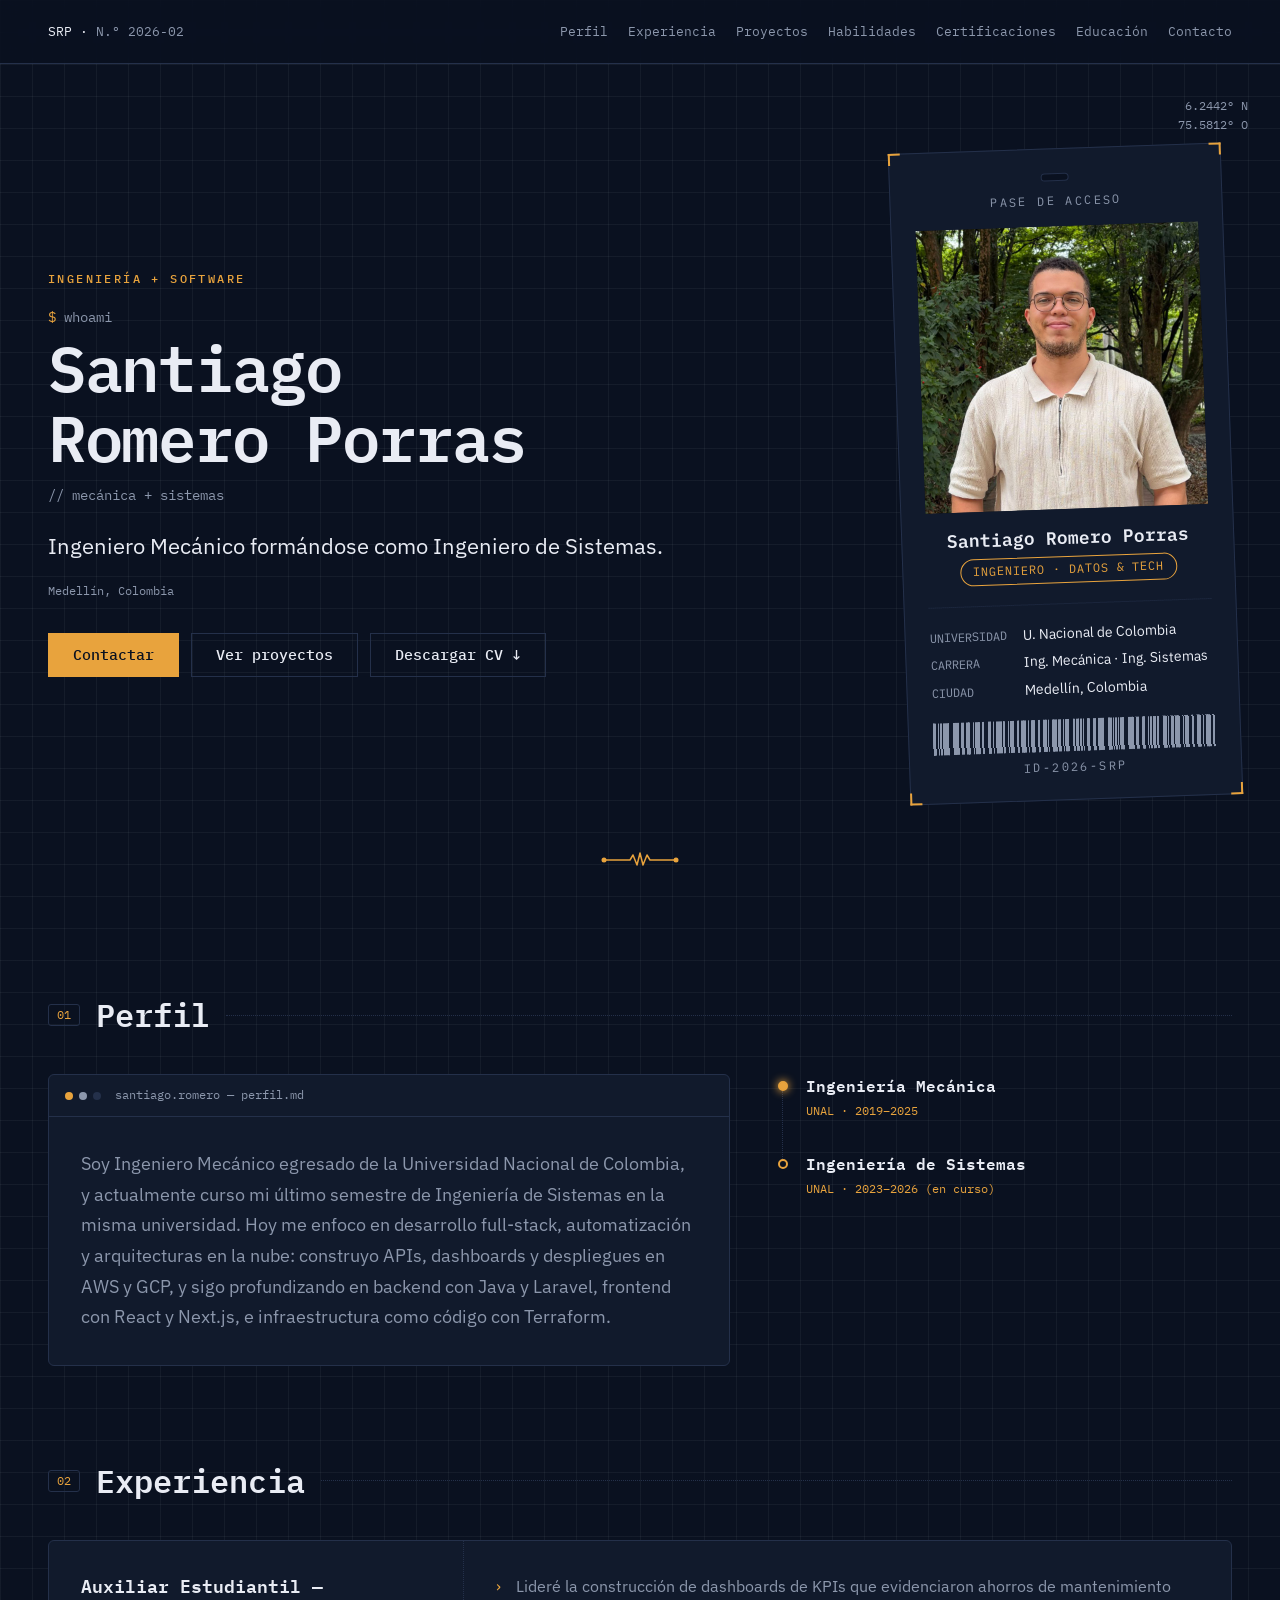
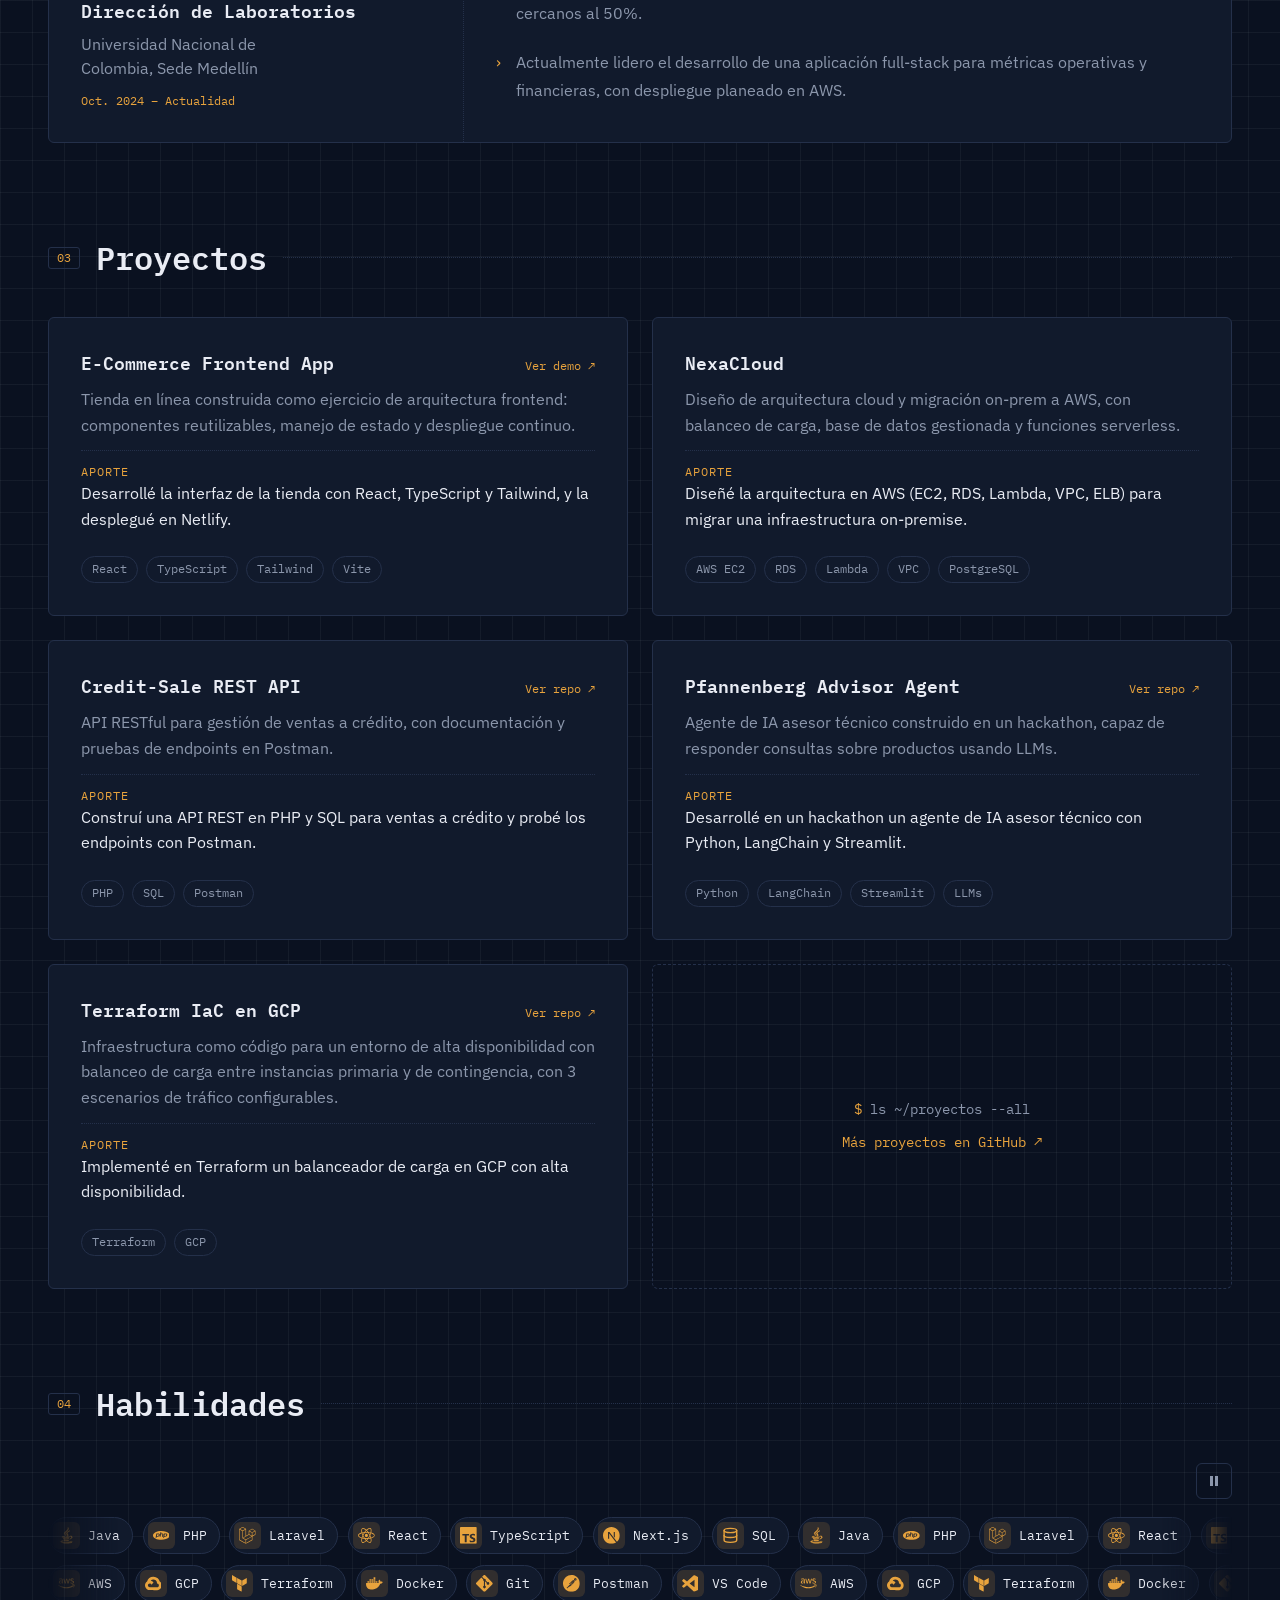
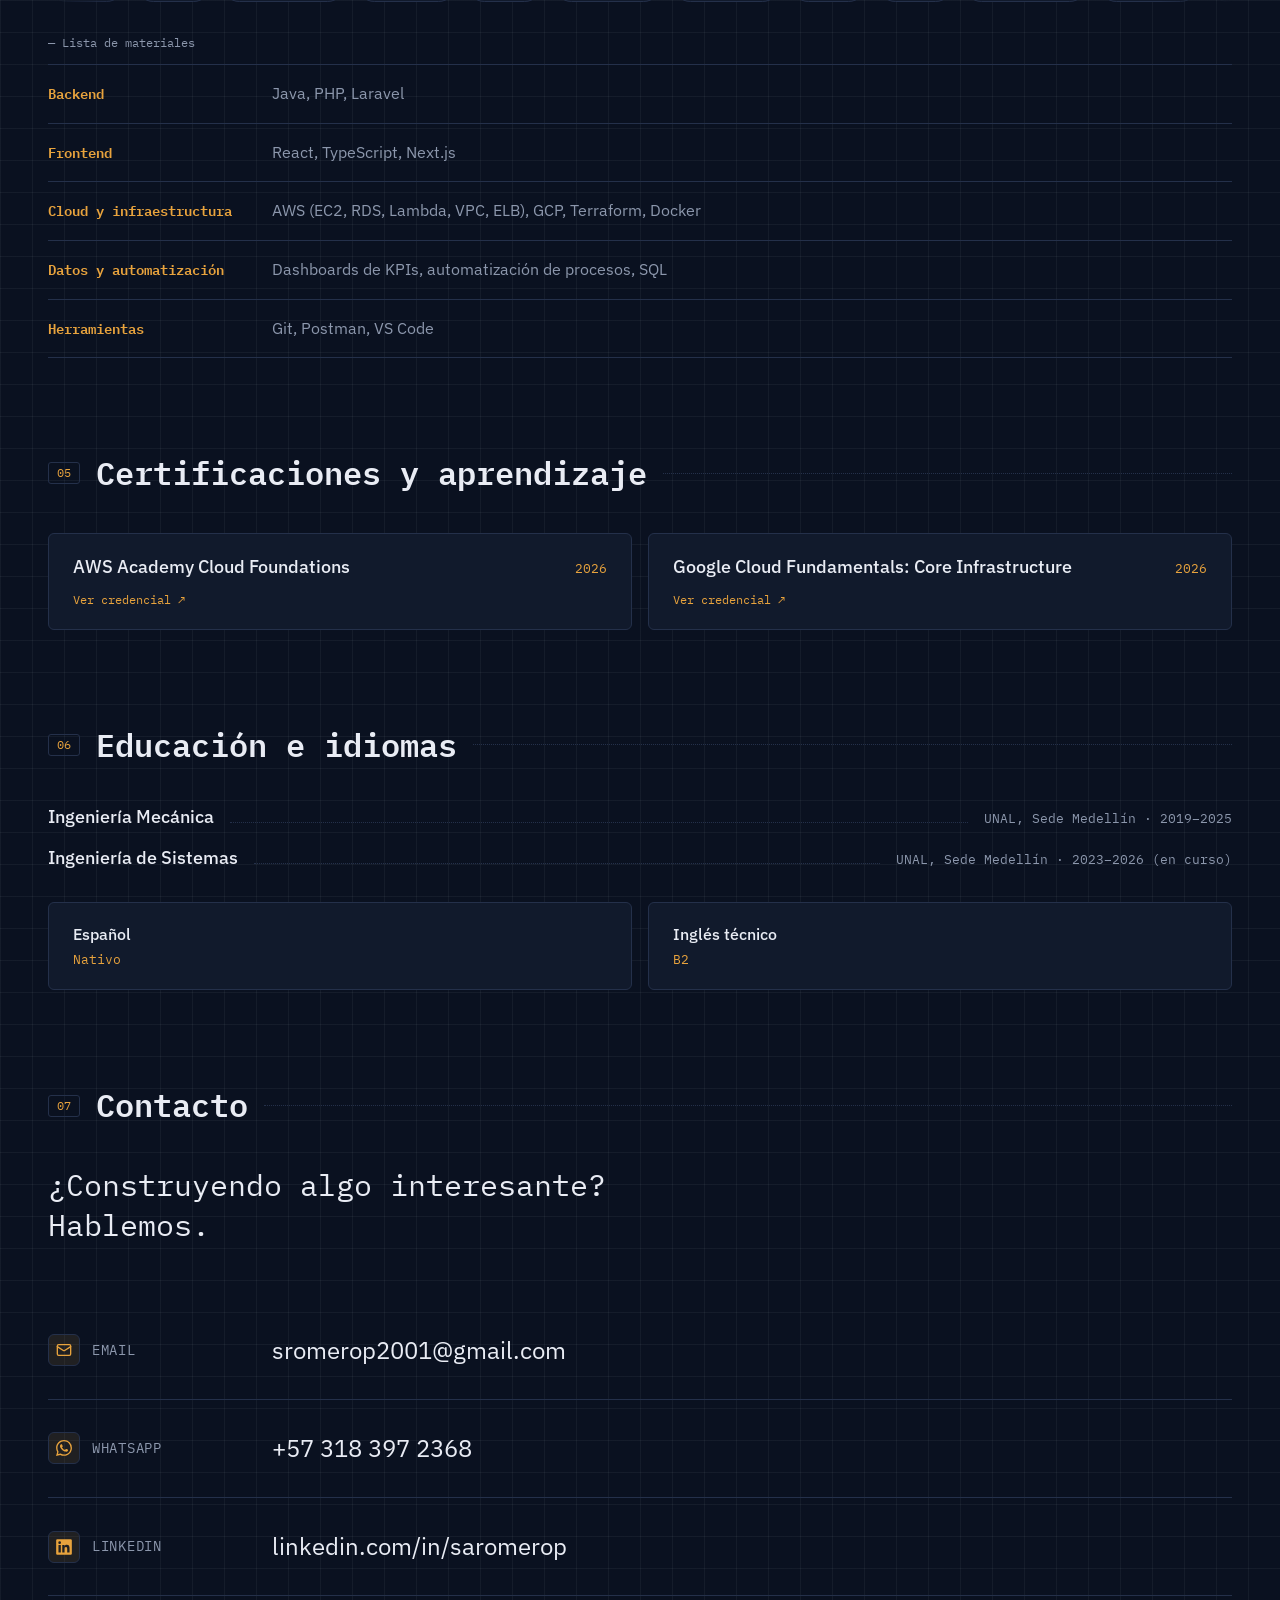
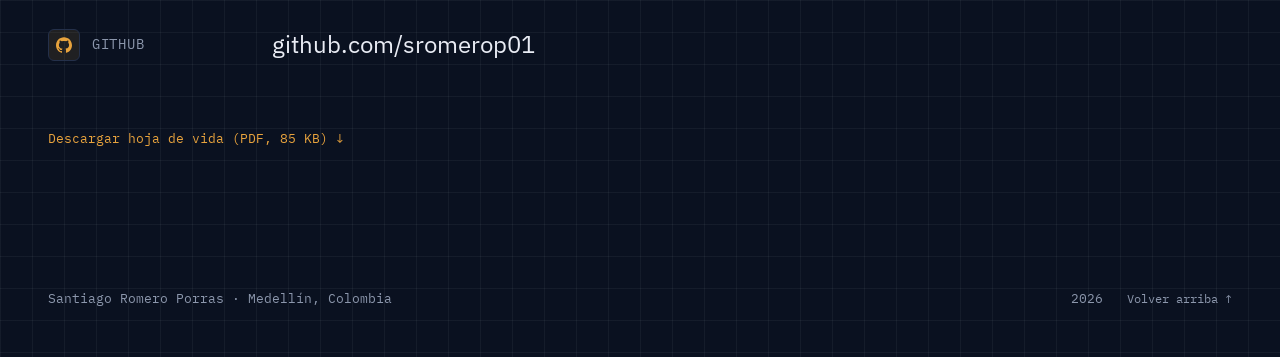
==== commit a0fcdcf0: "feat: Update 404 page and styles" ====
--- a/index.html
+++ b/index.html
@@ -40,8 +40,8 @@
   <script>document.documentElement.classList.add('js');</script>
   <!-- ?v=: el CDN del hosting guarda styles.css y script.js en caché (index.html no). Al desplegar cambios en
        alguno de los dos, cambiar la versión para que se descargue el archivo nuevo y no la copia vieja -->
-  <link rel="stylesheet" href="styles.css?v=20261007">
-  <script src="script.js?v=20261007" defer></script>
+  <link rel="stylesheet" href="styles.css?v=20261007b">
+  <script src="script.js?v=20261007b" defer></script>
 </head>
 
 <body>
--- a/styles.css
+++ b/styles.css
@@ -511,7 +511,7 @@
 .credential__label {
   margin-top: 0.75rem;
   font-family: var(--font-mono);
-  font-size: 0.625rem;
+  font-size: 0.75rem;
   line-height: 1.4;
   letter-spacing: 0.2em;
   color: var(--text-muted);
@@ -566,7 +566,7 @@
   border: 1px solid var(--accent);
   border-radius: 999px;
   font-family: var(--font-mono);
-  font-size: 0.6875rem;
+  font-size: 0.75rem;
   line-height: 1.4;
   letter-spacing: 0.08em;
   color: var(--accent);
@@ -590,10 +590,12 @@
   align-items: baseline;
 }
 
+/* Sin letter-spacing: a 12px, con 0.1em la columna de etiquetas crecía 15px y partía en dos líneas
+   "Ing. Mecánica · Ing. Sistemas" en anchos comunes (360px, 1280px), lo que alargaba la credencial */
 .credential__field dt {
   font-family: var(--font-mono);
-  font-size: 0.625rem;
-  letter-spacing: 0.1em;
+  font-size: 0.75rem;
+  letter-spacing: 0;
   color: var(--text-muted);
 }
 
@@ -619,7 +621,7 @@
 .credential__id {
   margin-top: 0.5rem;
   font-family: var(--font-mono);
-  font-size: 0.6875rem;
+  font-size: 0.75rem;
   line-height: 1.4;
   letter-spacing: 0.2em;
   color: var(--text-muted);
@@ -695,7 +697,7 @@
     right: 2rem;
     display: grid;
     font-family: var(--font-mono);
-    font-size: 0.6875rem;
+    font-size: 0.75rem;
     line-height: 1.6;
     color: var(--text-muted);
     text-align: right;
@@ -1147,7 +1149,7 @@
   border: 1px solid var(--border);
   border-radius: 999px;
   font-family: var(--font-mono);
-  font-size: 0.6875rem;
+  font-size: 0.75rem;
   line-height: 1.4;
   color: var(--text-muted);
 }
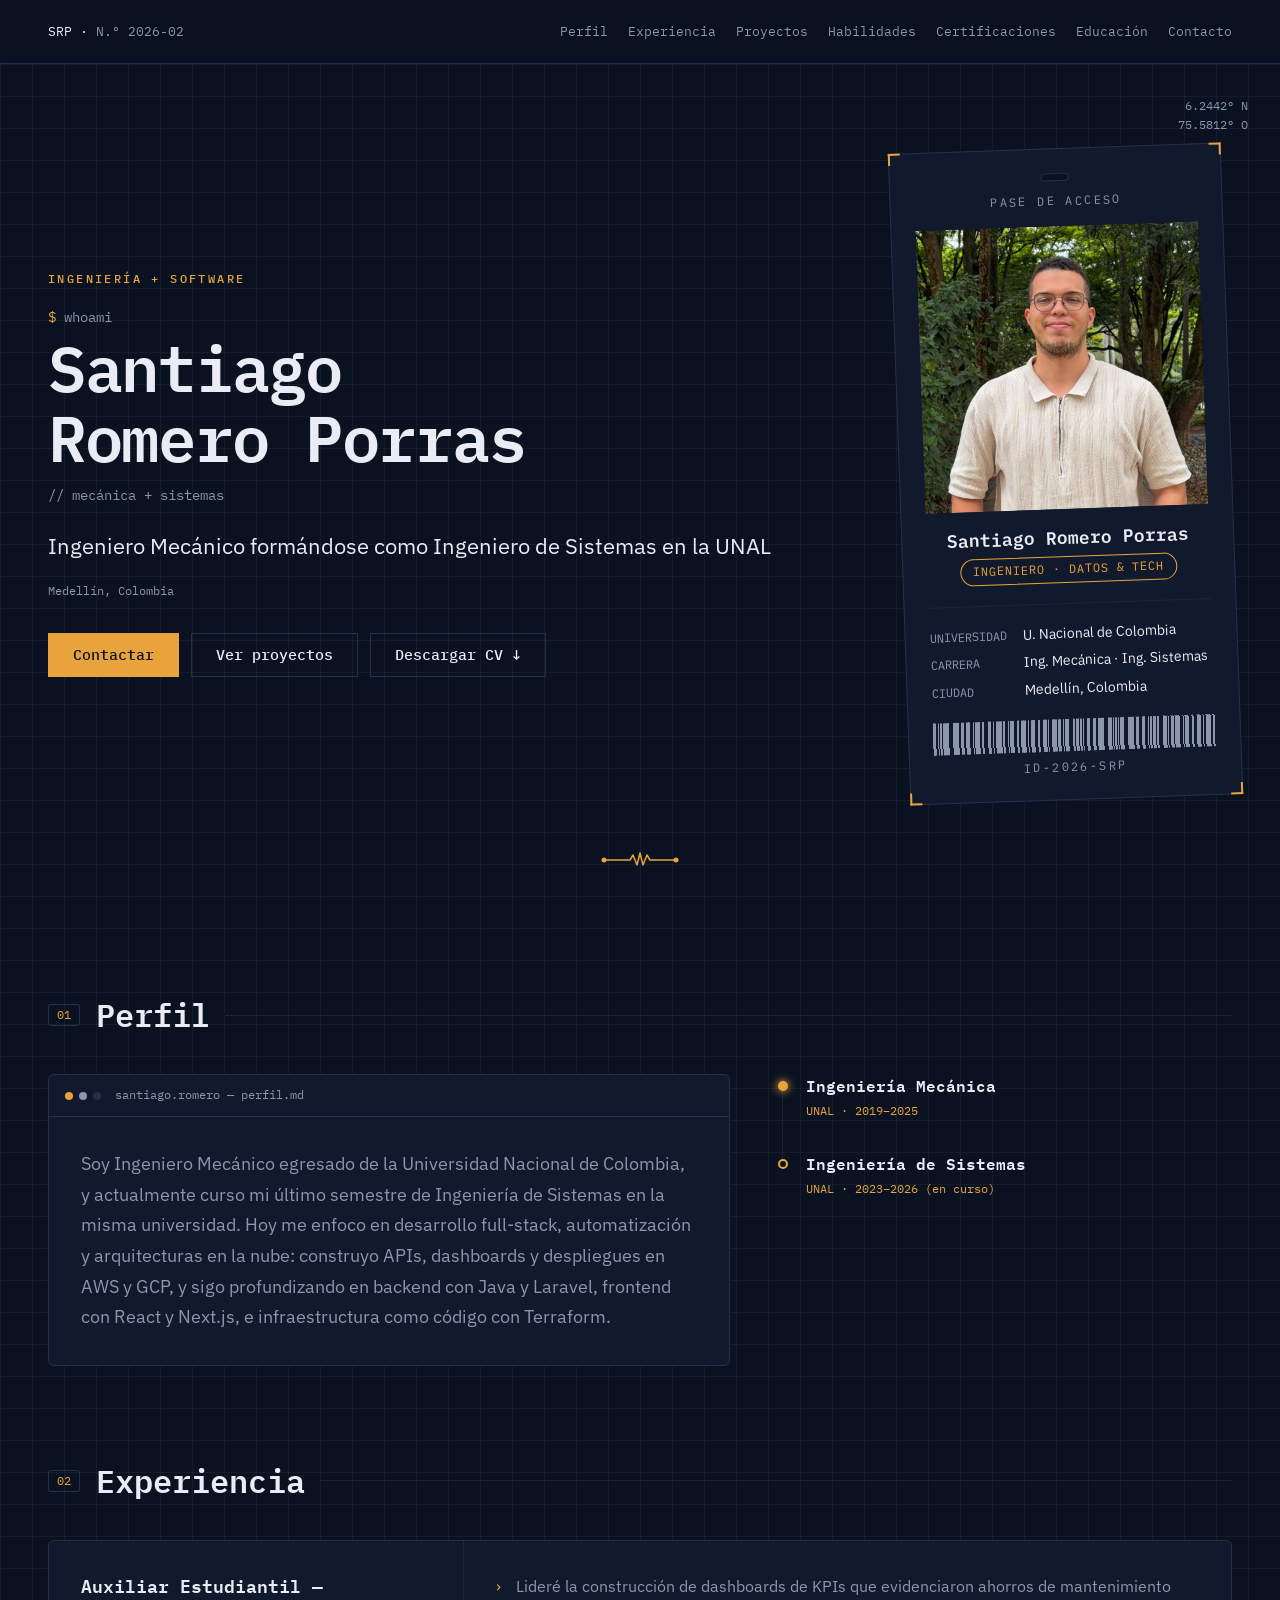
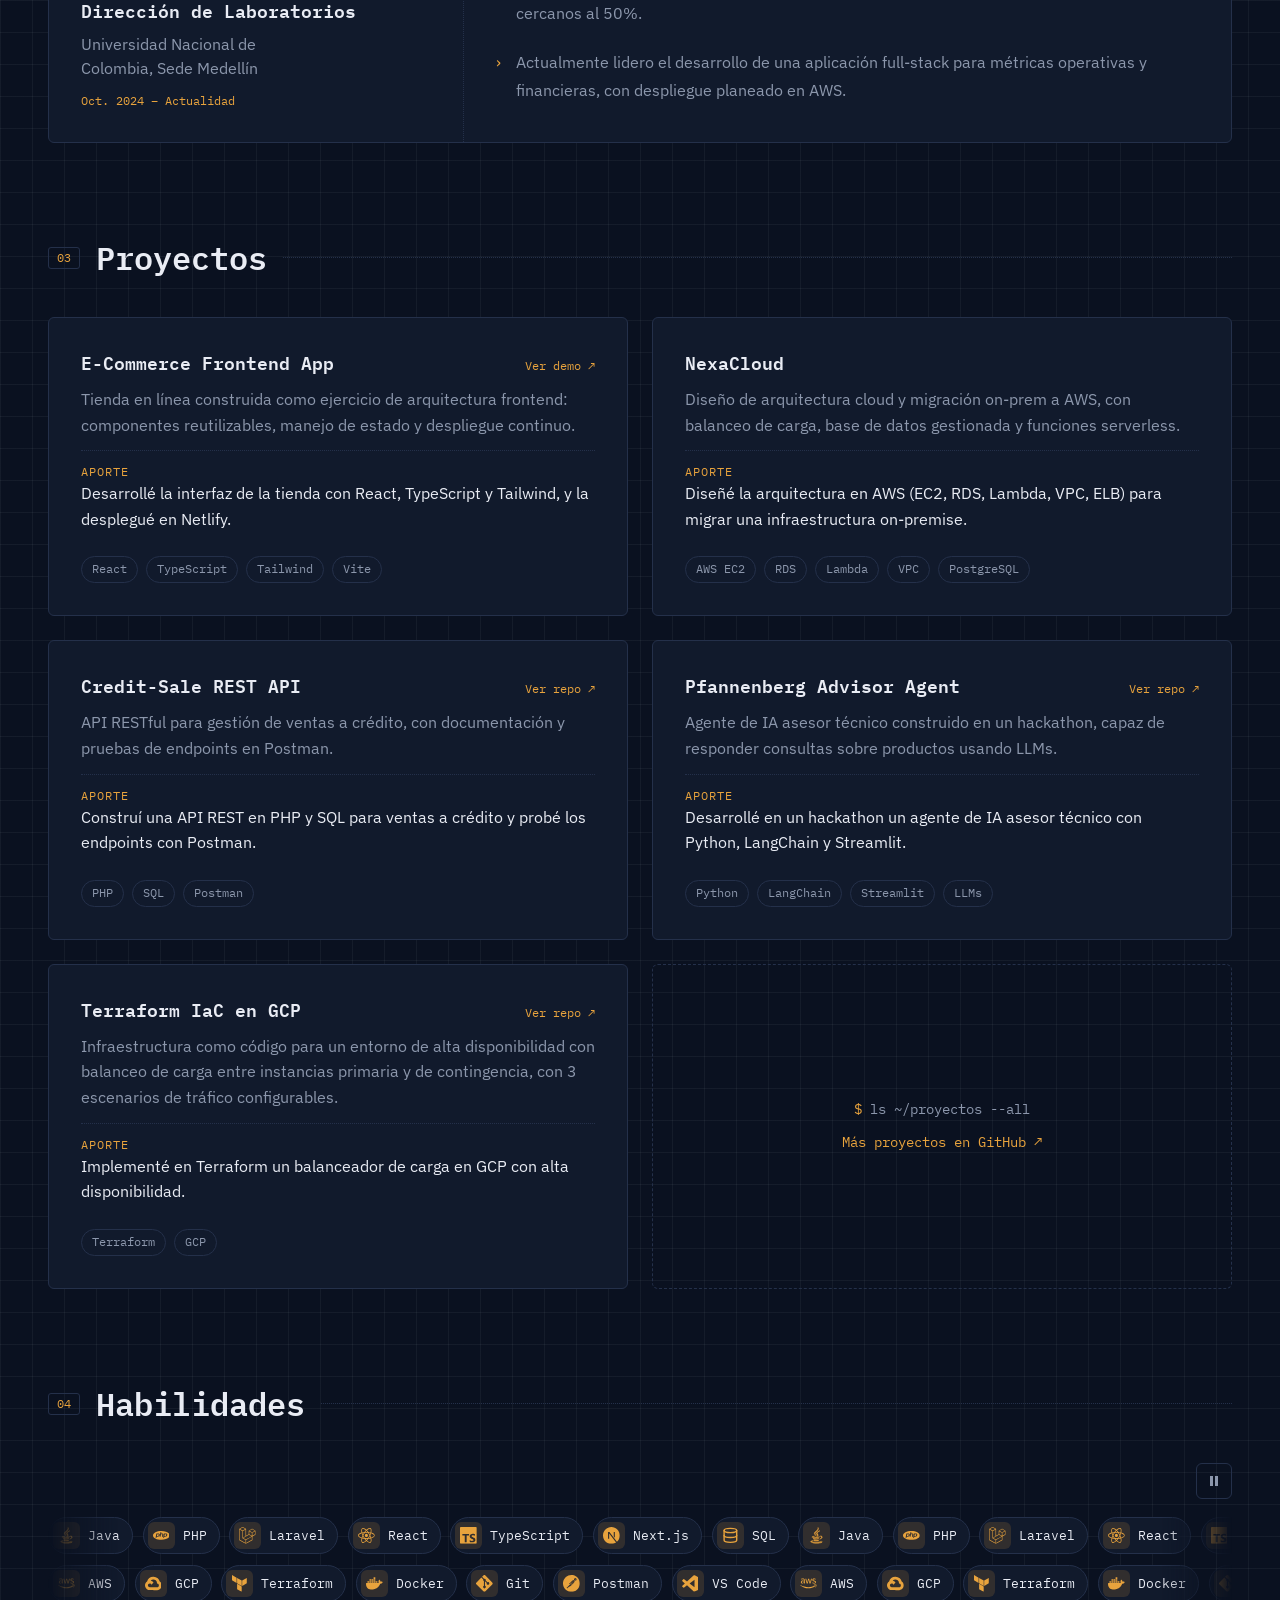
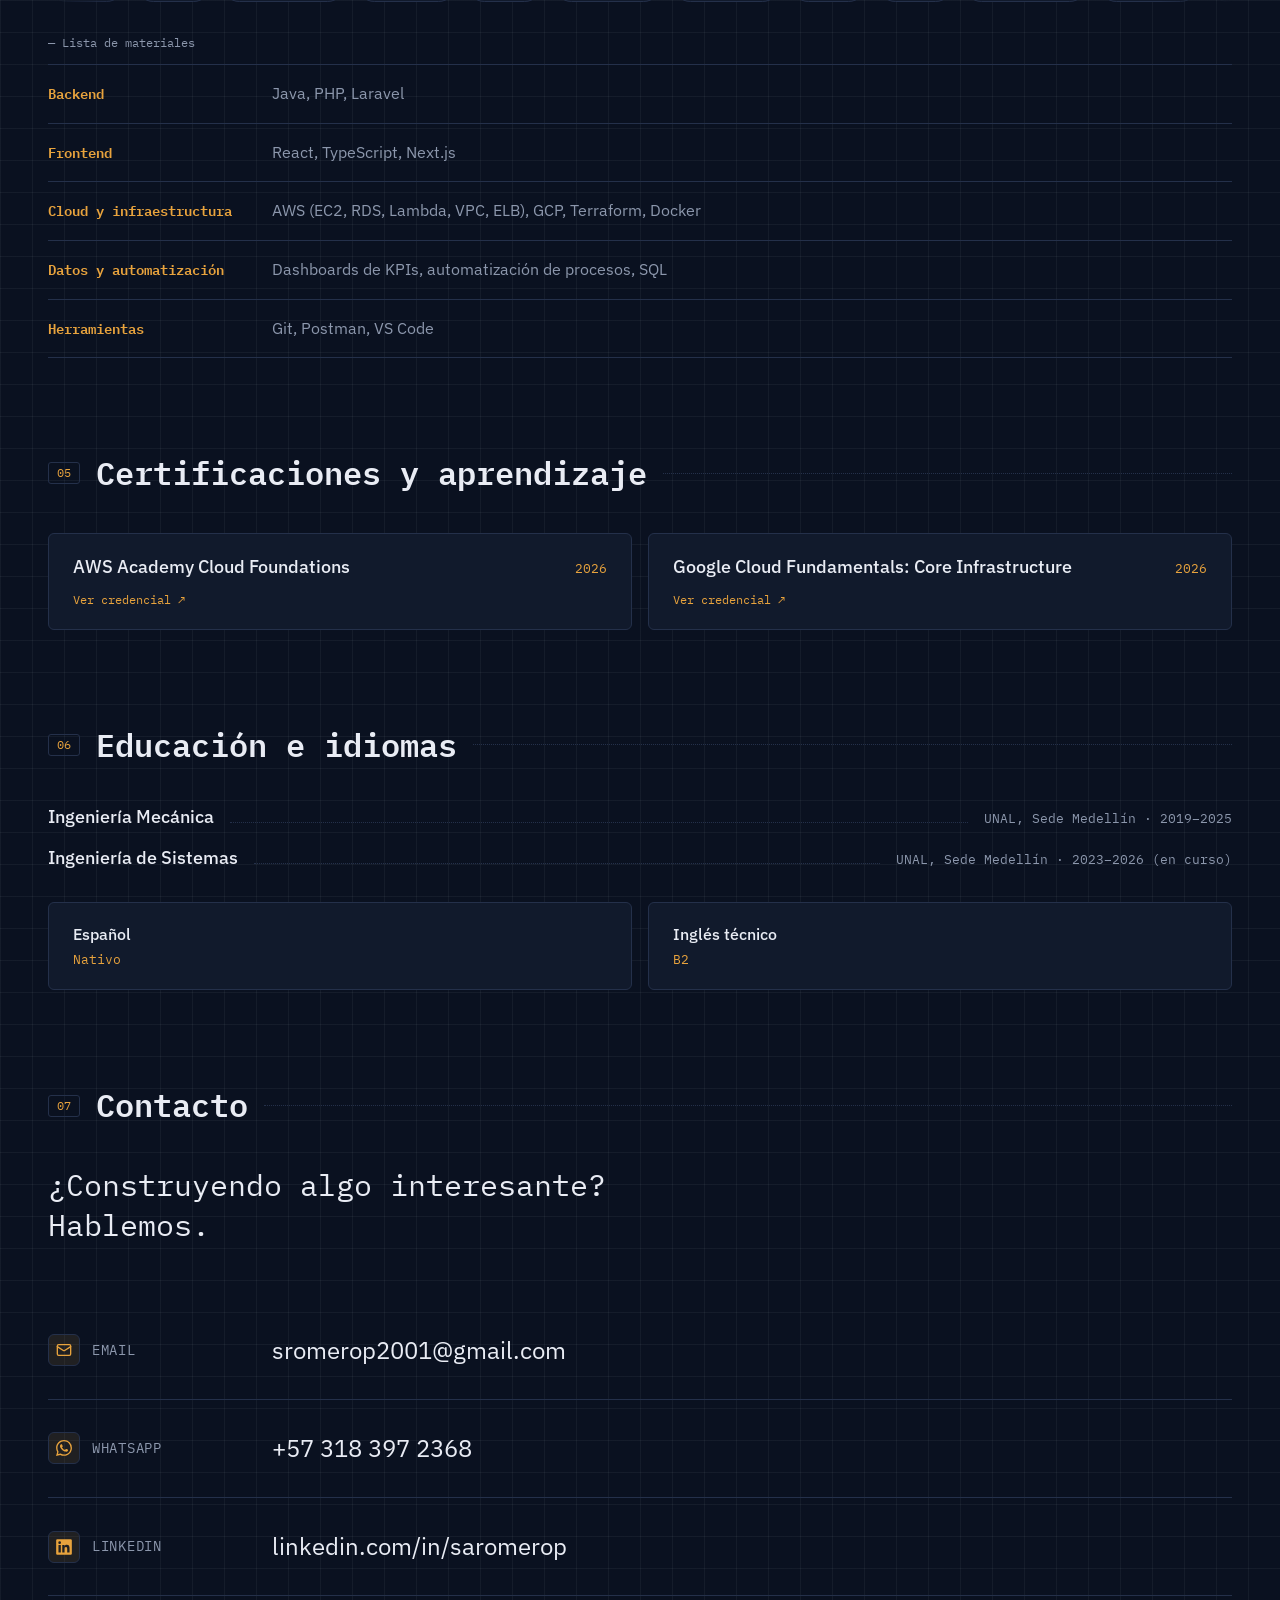
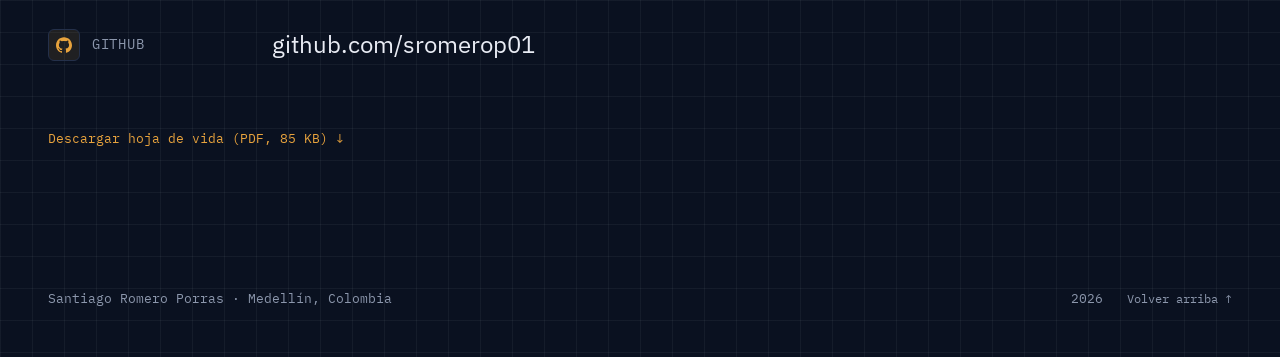
==== commit 59ff4876: "feat: cambio titulo rol" ====
--- a/index.html
+++ b/index.html
@@ -40,8 +40,8 @@
   <script>document.documentElement.classList.add('js');</script>
   <!-- ?v=: el CDN del hosting guarda styles.css y script.js en caché (index.html no). Al desplegar cambios en
        alguno de los dos, cambiar la versión para que se descargue el archivo nuevo y no la copia vieja -->
-  <link rel="stylesheet" href="styles.css?v=20261007b">
-  <script src="script.js?v=20261007b" defer></script>
+  <link rel="stylesheet" href="styles.css?v=20261024">
+  <script src="script.js?v=20261024" defer></script>
 </head>
 
 <body>
@@ -205,7 +205,7 @@
           <p class="hero__prompt" aria-hidden="true"><span class="accent">$</span> whoami</p>
           <h1 id="hero-title" class="hero__title">Santiago Romero Porras</h1>
           <p class="hero__comment">// mecánica + sistemas</p>
-          <p class="hero__role" data-scramble>Ingeniero Mecánico formándose como Ingeniero de Sistemas.</p>
+          <p class="hero__role" data-scramble>Ingeniero Mecánico formándose como Ingeniero de Sistemas en la UNAL</p>
           <p class="hero__meta">Medellín, Colombia</p>
 
           <div class="hero__actions">
--- a/styles.css
+++ b/styles.css
@@ -20,7 +20,7 @@
   --rx: 0deg;
   --ry: 0deg;
 
-  /* Alto del header fijo (56px en móvil, 64px en escritorio): lo usan el header, el Inicio y los scroll-margin */
+  /* Alto del header fijo (56px en móvil, 64px en escritorio): lo usan el header, el Inicio y el scroll-padding */
   --header-h: 56px;
 
   color-scheme: dark;
@@ -87,10 +87,11 @@
   }
 }
 
-/* Al llegar desde un enlace, cada sección (y <main>, destino de "Saltar al contenido") queda 16px debajo del header */
-section[id],
-#contenido {
-  scroll-margin-top: calc(var(--header-h) + 16px);
+/* Desfase del header fijo en el contenedor, no en cada destino: así lo respetan también los saltos del foco con
+   Tab y Shift+Tab, que de otro modo dejan el elemento enfocado debajo del header. Al llegar desde un enlace,
+   cada sección (y <main>, destino de "Saltar al contenido") queda 16px debajo del header */
+html {
+  scroll-padding-top: calc(var(--header-h) + 16px);
 }
 
 /* ==========================================================================
@@ -1971,7 +1972,11 @@
   margin-right: auto;
 }
 
+/* Área táctil de 44px: el padding agranda la caja ((44 − 18) / 2 = 13px por lado) y el margen negativo lo
+   compensa, así el texto y el pie no se mueven */
 .site-footer__top {
+  padding-block: 13px;
+  margin-block: -13px;
   font-size: 0.75rem;
   color: var(--text-muted);
   text-decoration: none;
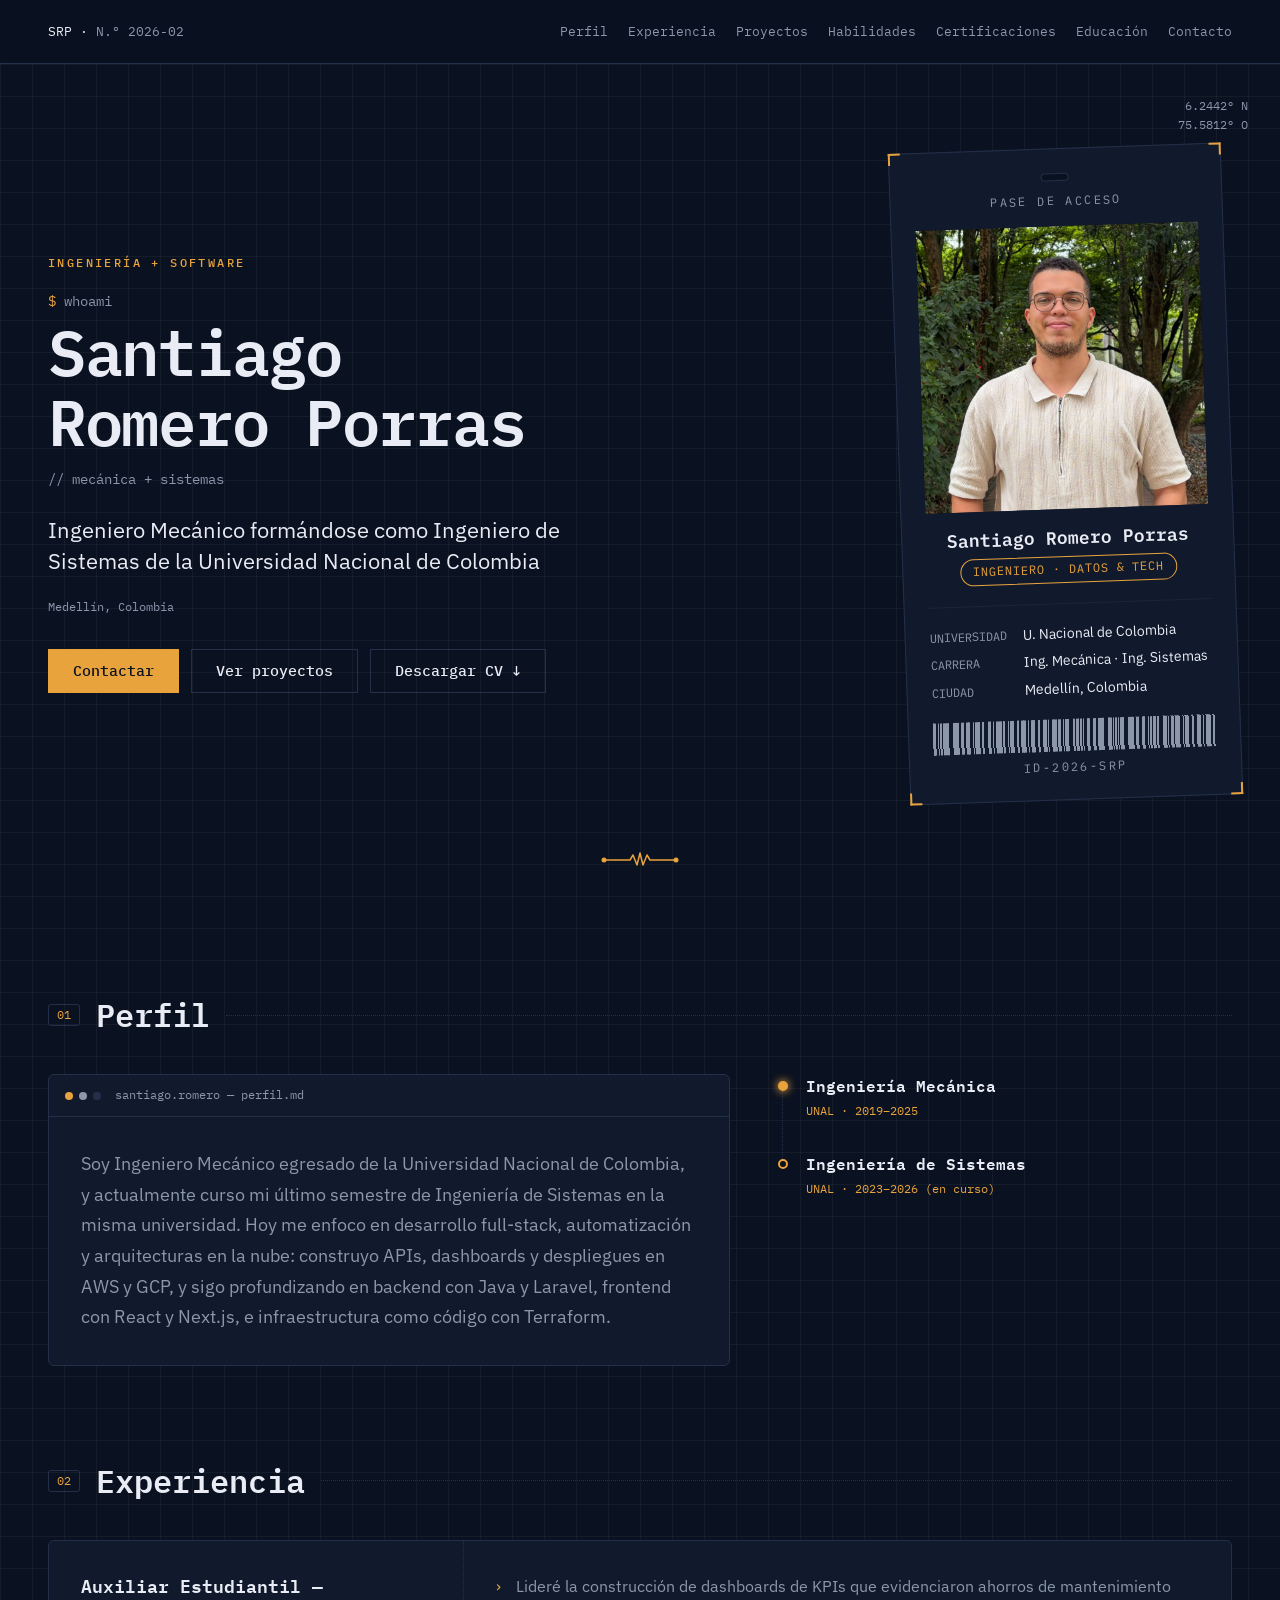
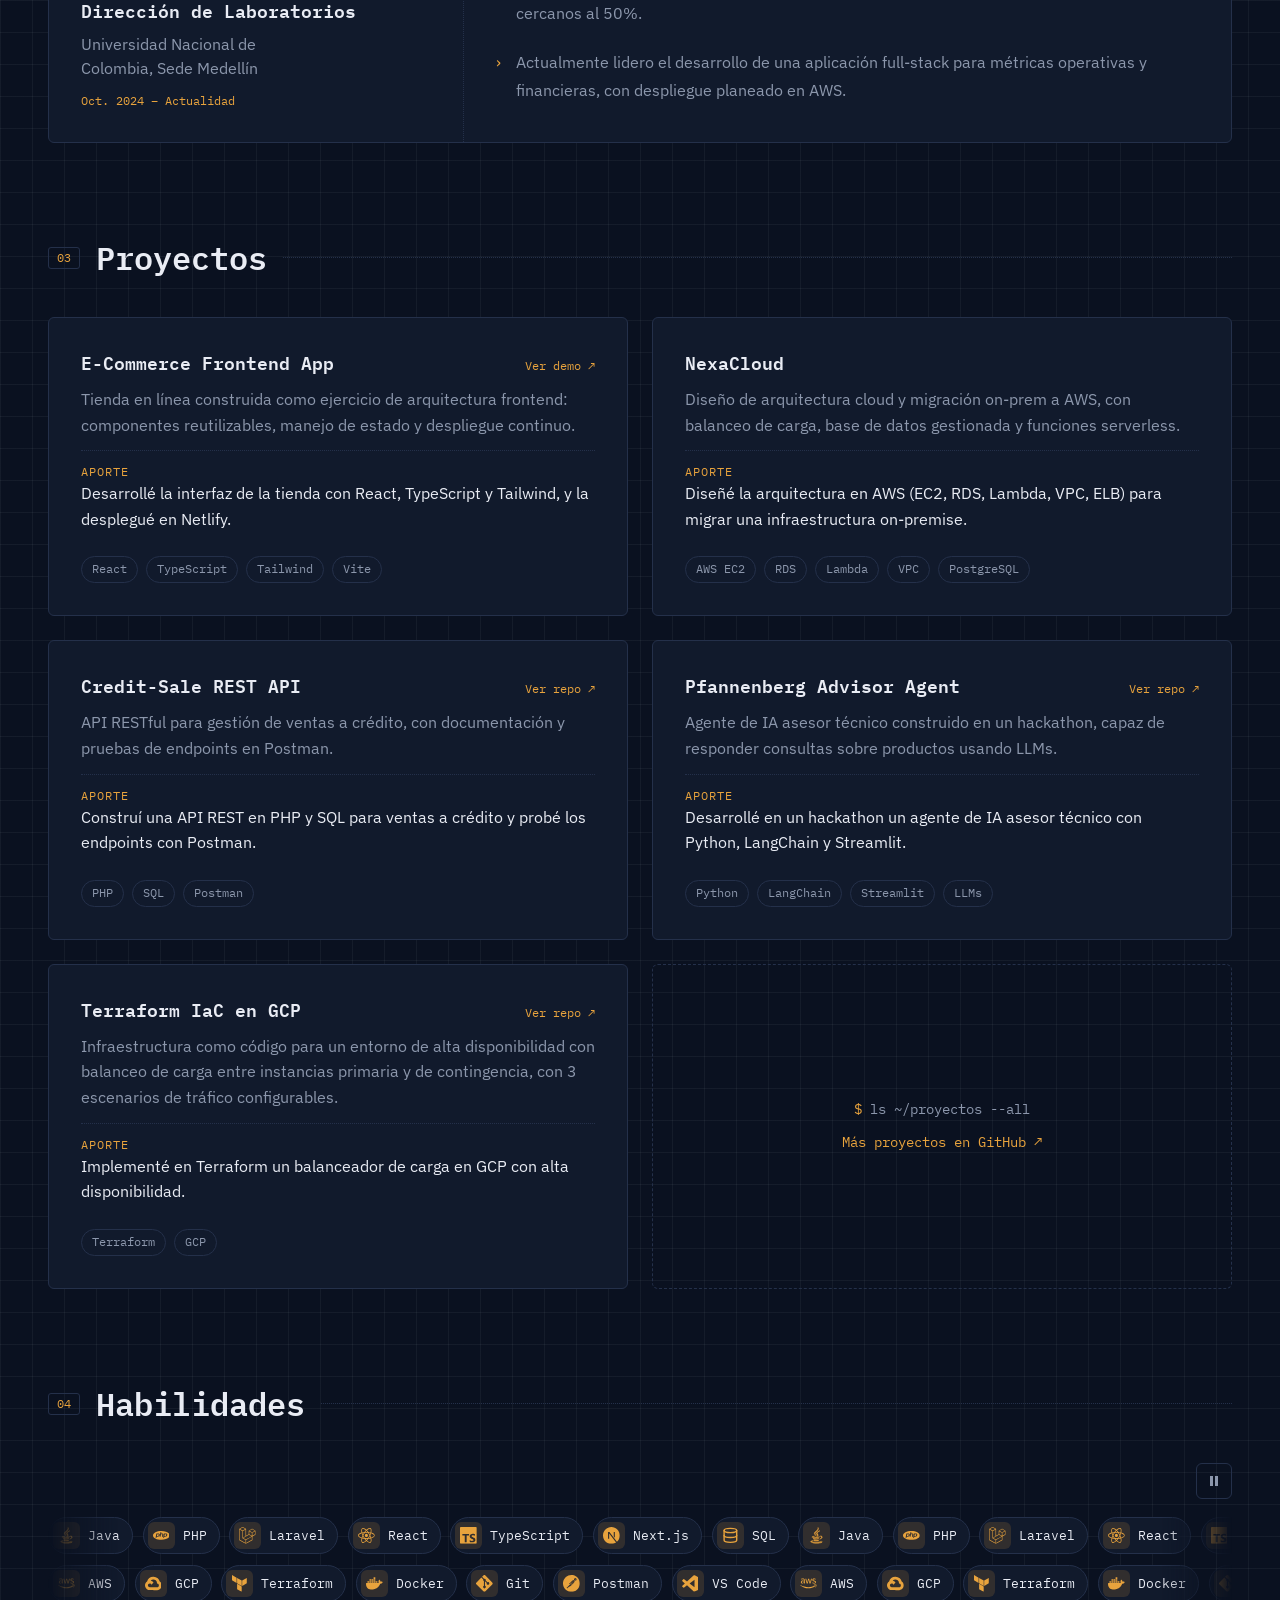
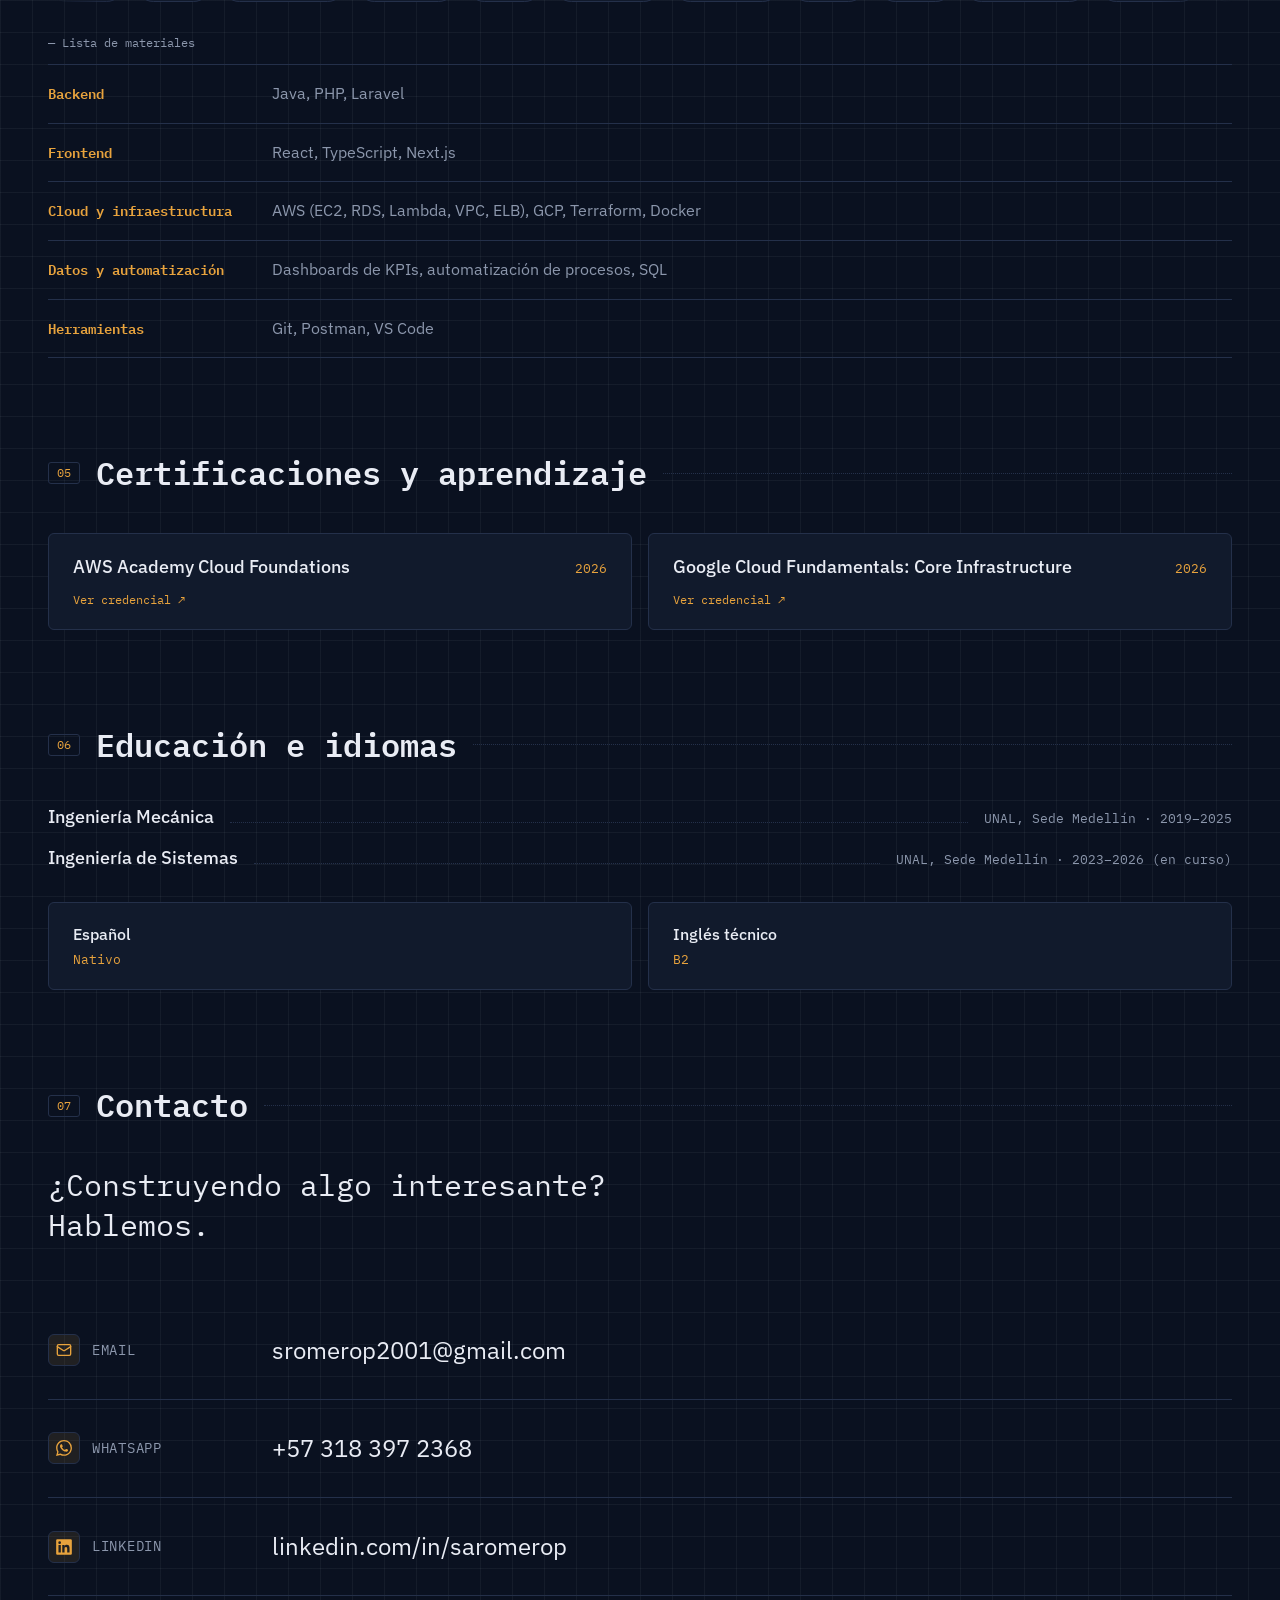
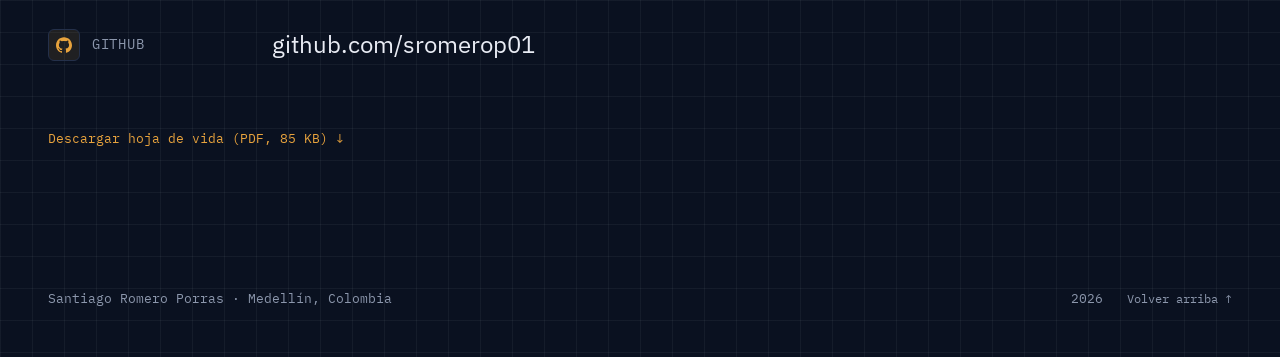
==== commit ee8950a6: "feat: cambio en <p> roles" ====
--- a/index.html
+++ b/index.html
@@ -205,7 +205,7 @@
           <p class="hero__prompt" aria-hidden="true"><span class="accent">$</span> whoami</p>
           <h1 id="hero-title" class="hero__title">Santiago Romero Porras</h1>
           <p class="hero__comment">// mecánica + sistemas</p>
-          <p class="hero__role" data-scramble>Ingeniero Mecánico formándose como Ingeniero de Sistemas en la UNAL</p>
+          <p class="hero__role" data-scramble>Ingeniero Mecánico formándose como Ingeniero de Sistemas de la Universidad Nacional de Colombia</p>
           <p class="hero__meta">Medellín, Colombia</p>
 
           <div class="hero__actions">
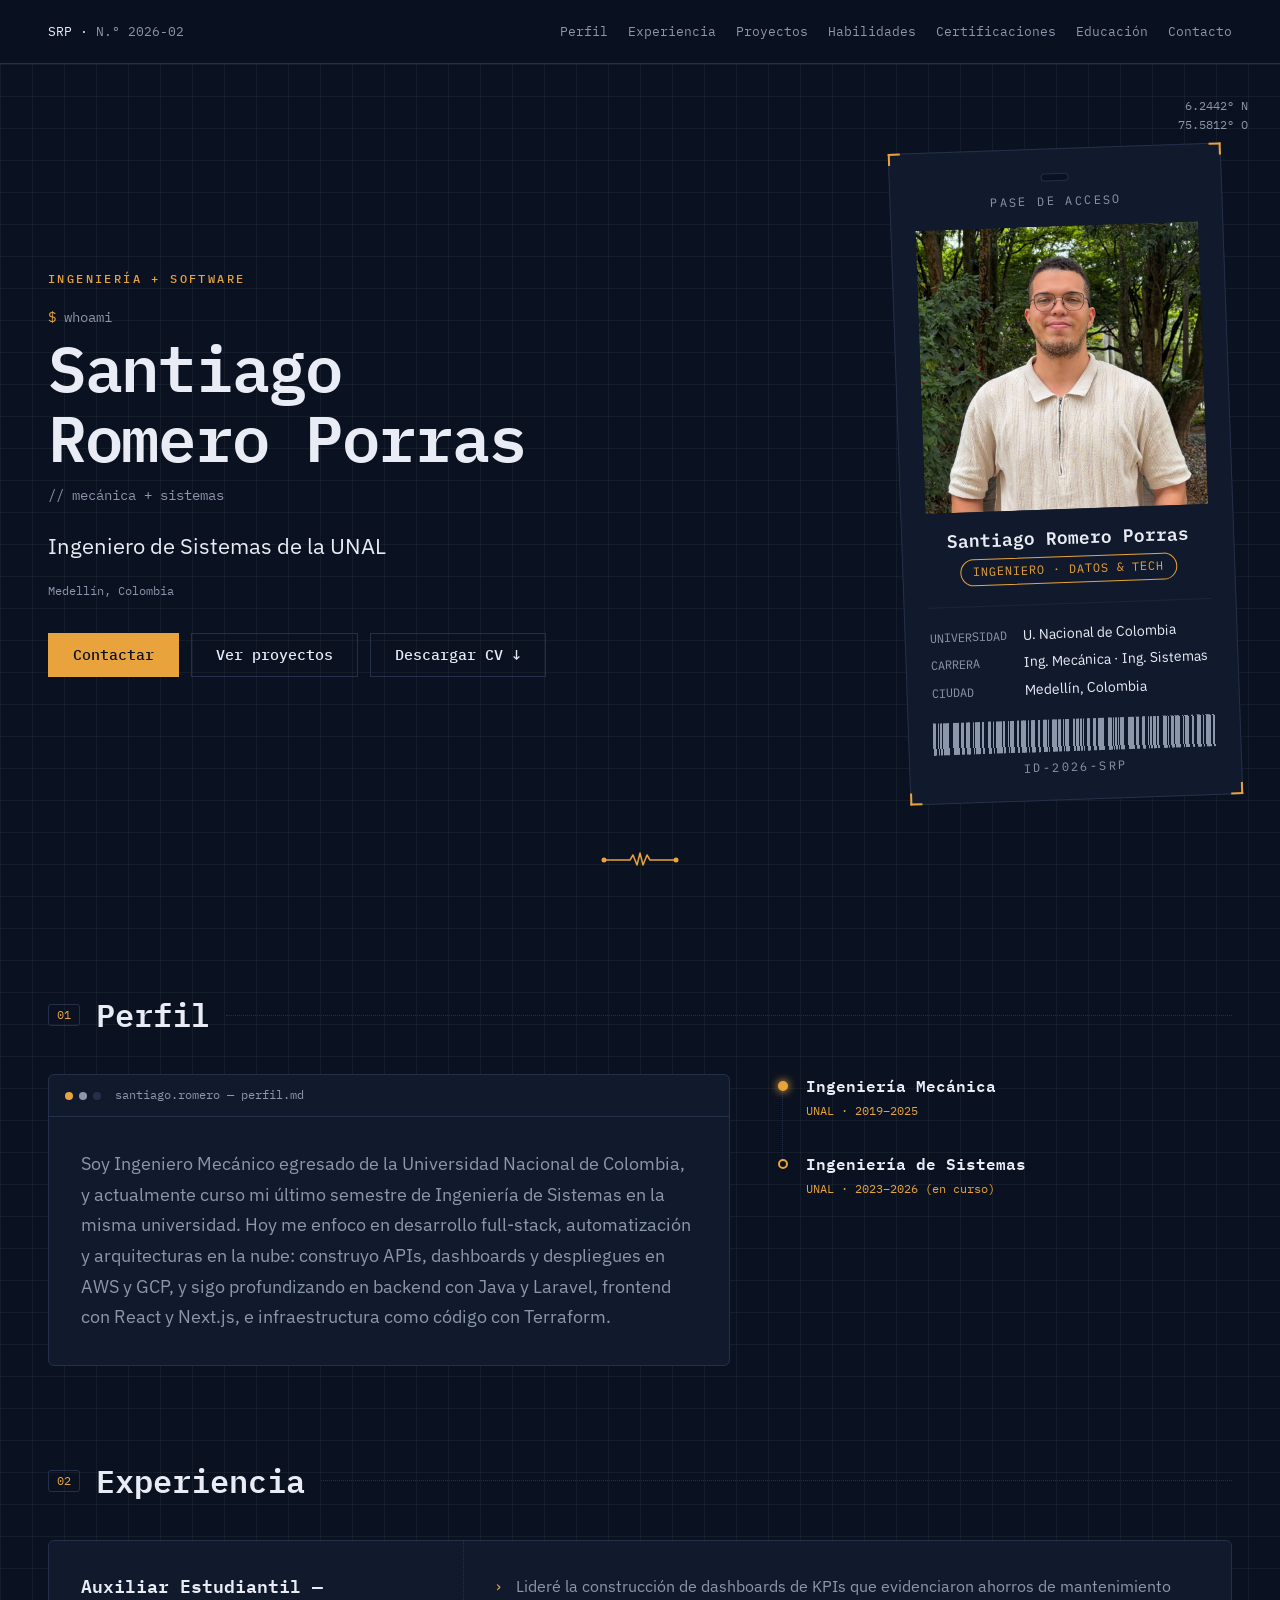
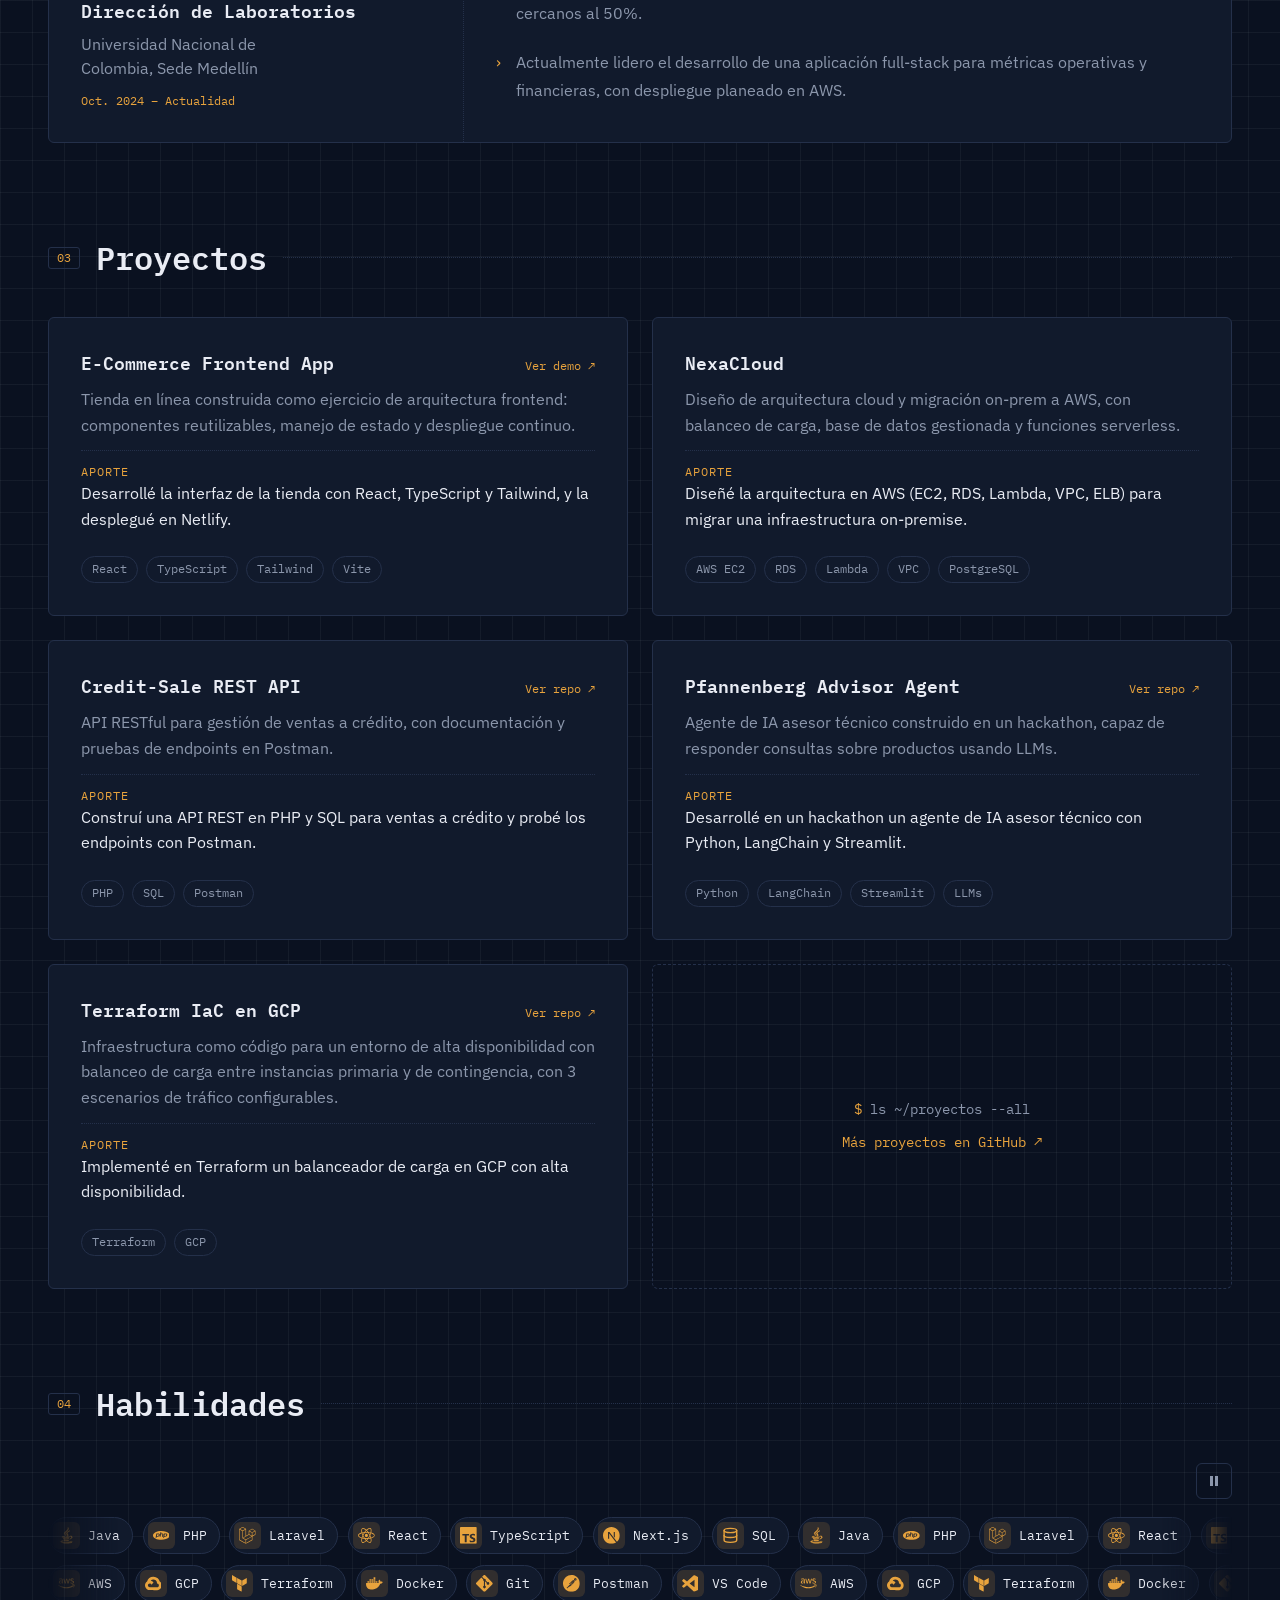
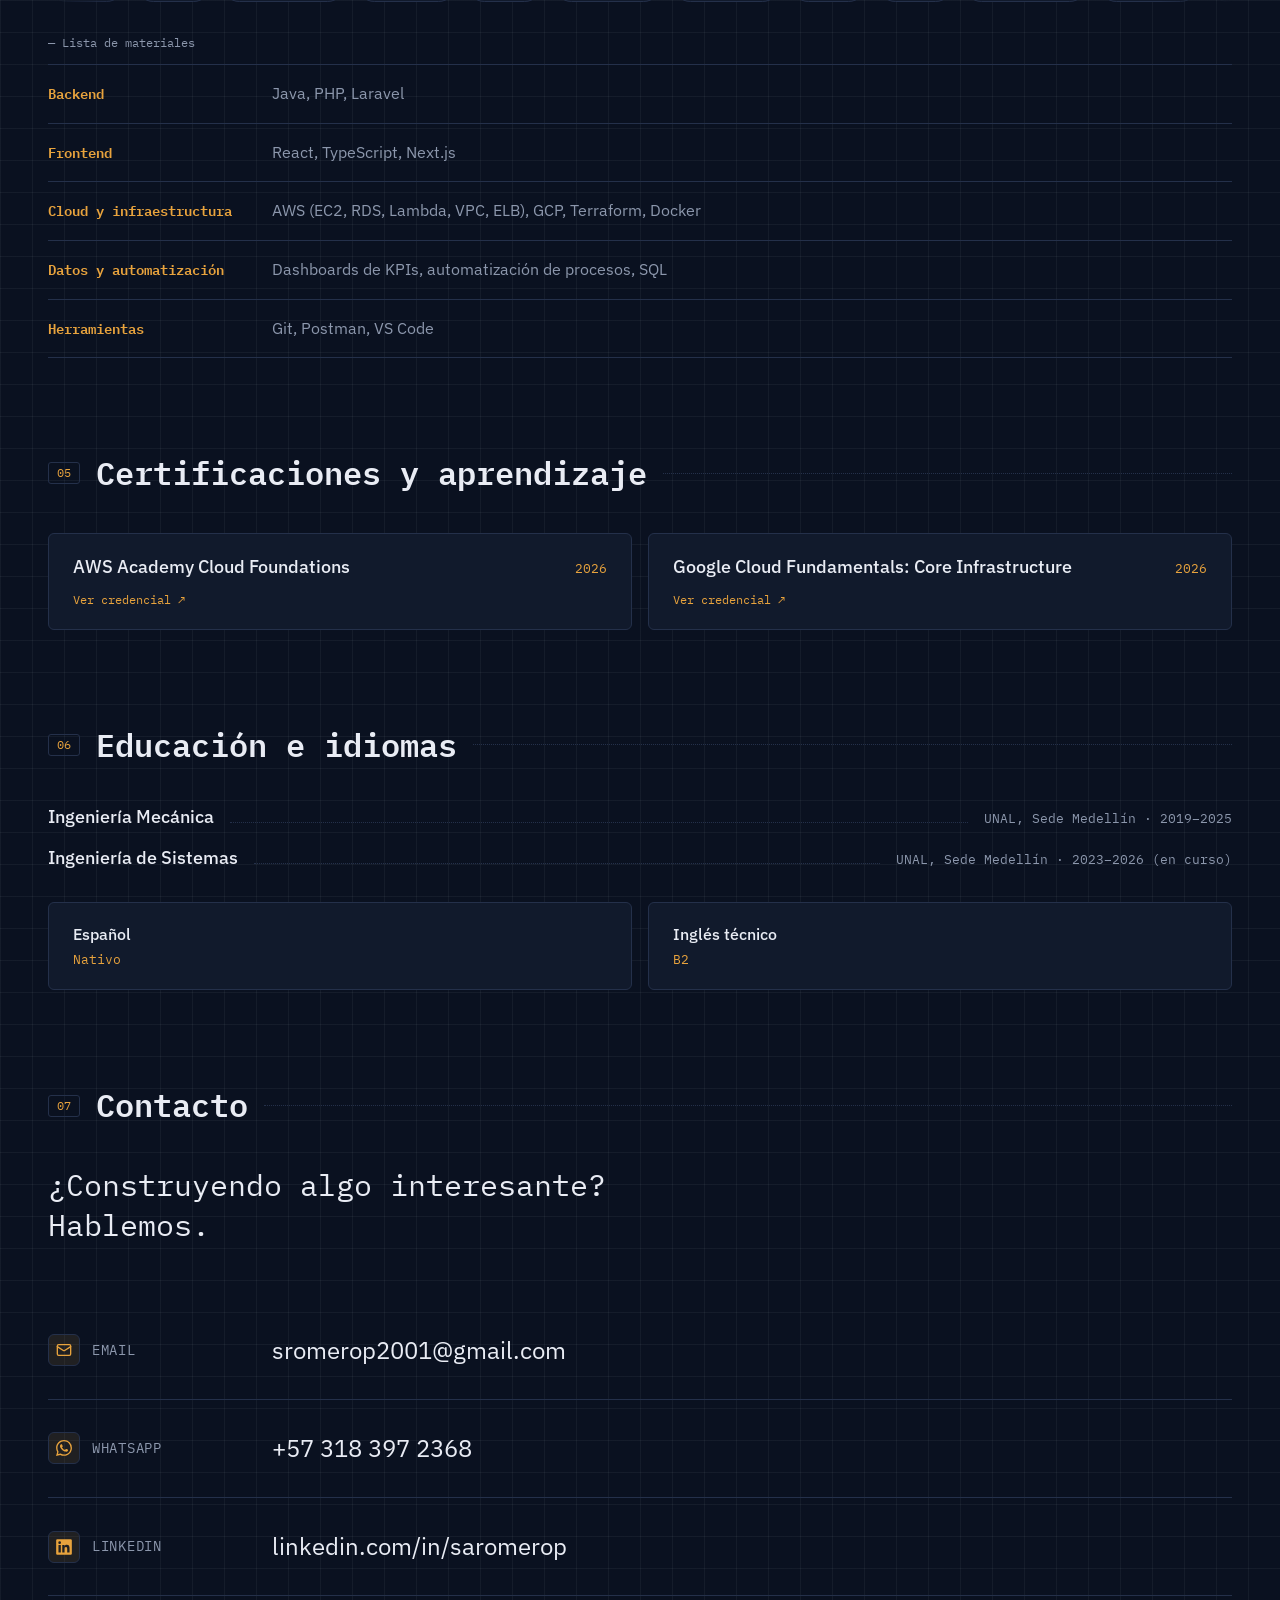
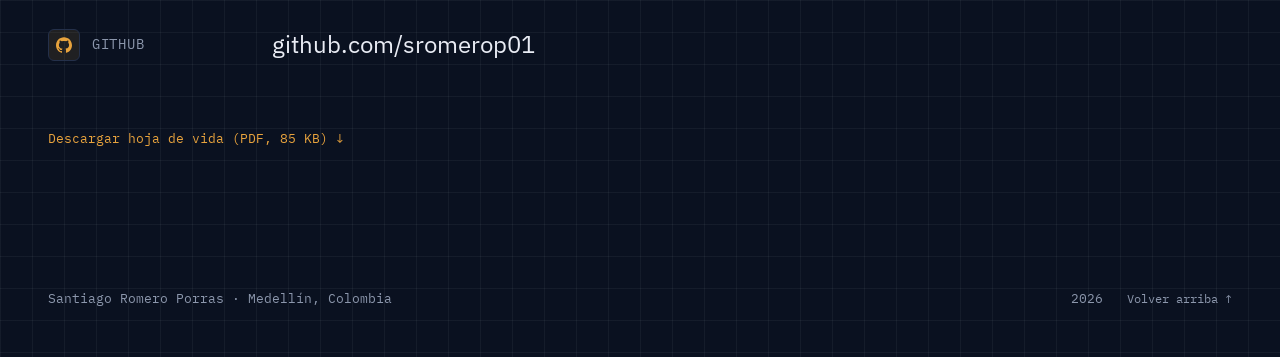
==== commit 30383d73: "feat: cambio rol" ====
--- a/index.html
+++ b/index.html
@@ -205,7 +205,7 @@
           <p class="hero__prompt" aria-hidden="true"><span class="accent">$</span> whoami</p>
           <h1 id="hero-title" class="hero__title">Santiago Romero Porras</h1>
           <p class="hero__comment">// mecánica + sistemas</p>
-          <p class="hero__role" data-scramble>Ingeniero Mecánico formándose como Ingeniero de Sistemas de la Universidad Nacional de Colombia</p>
+          <p class="hero__role" data-scramble>Ingeniero de Sistemas de la UNAL</p>
           <p class="hero__meta">Medellín, Colombia</p>
 
           <div class="hero__actions">
